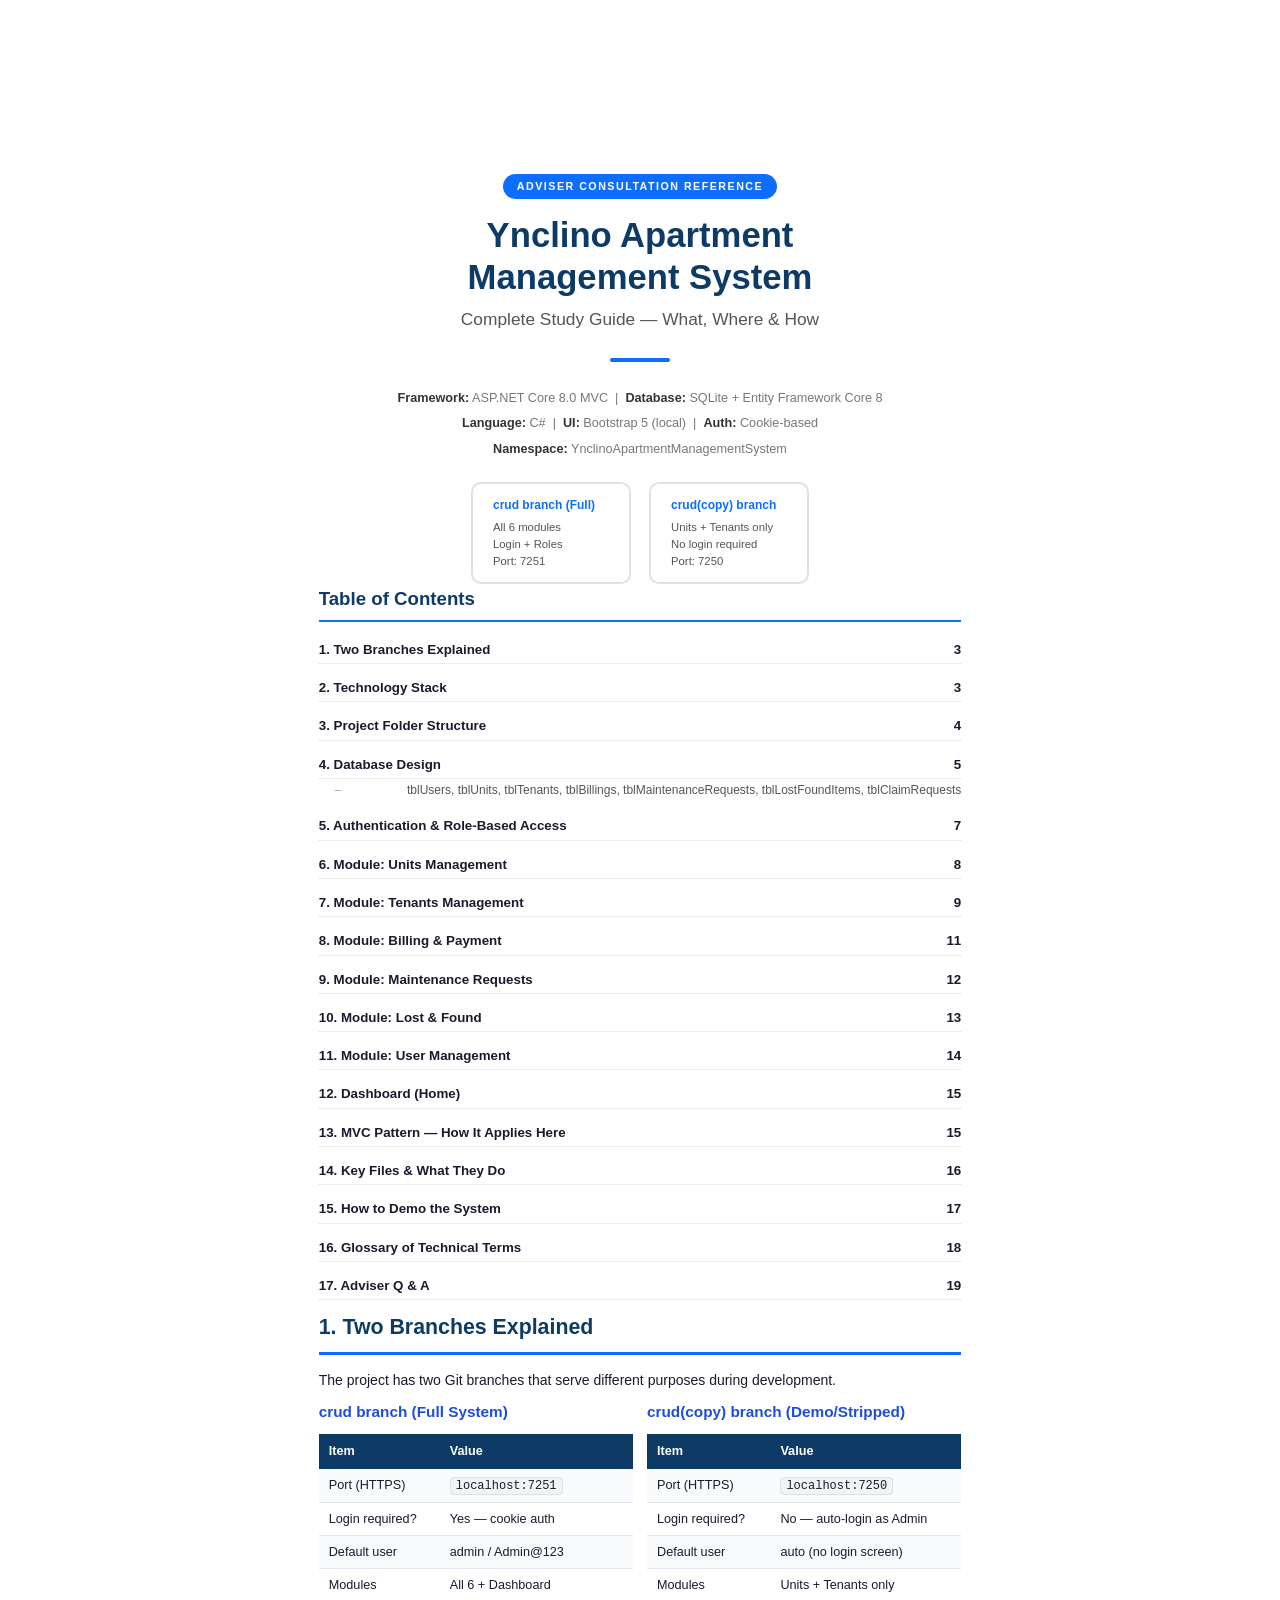
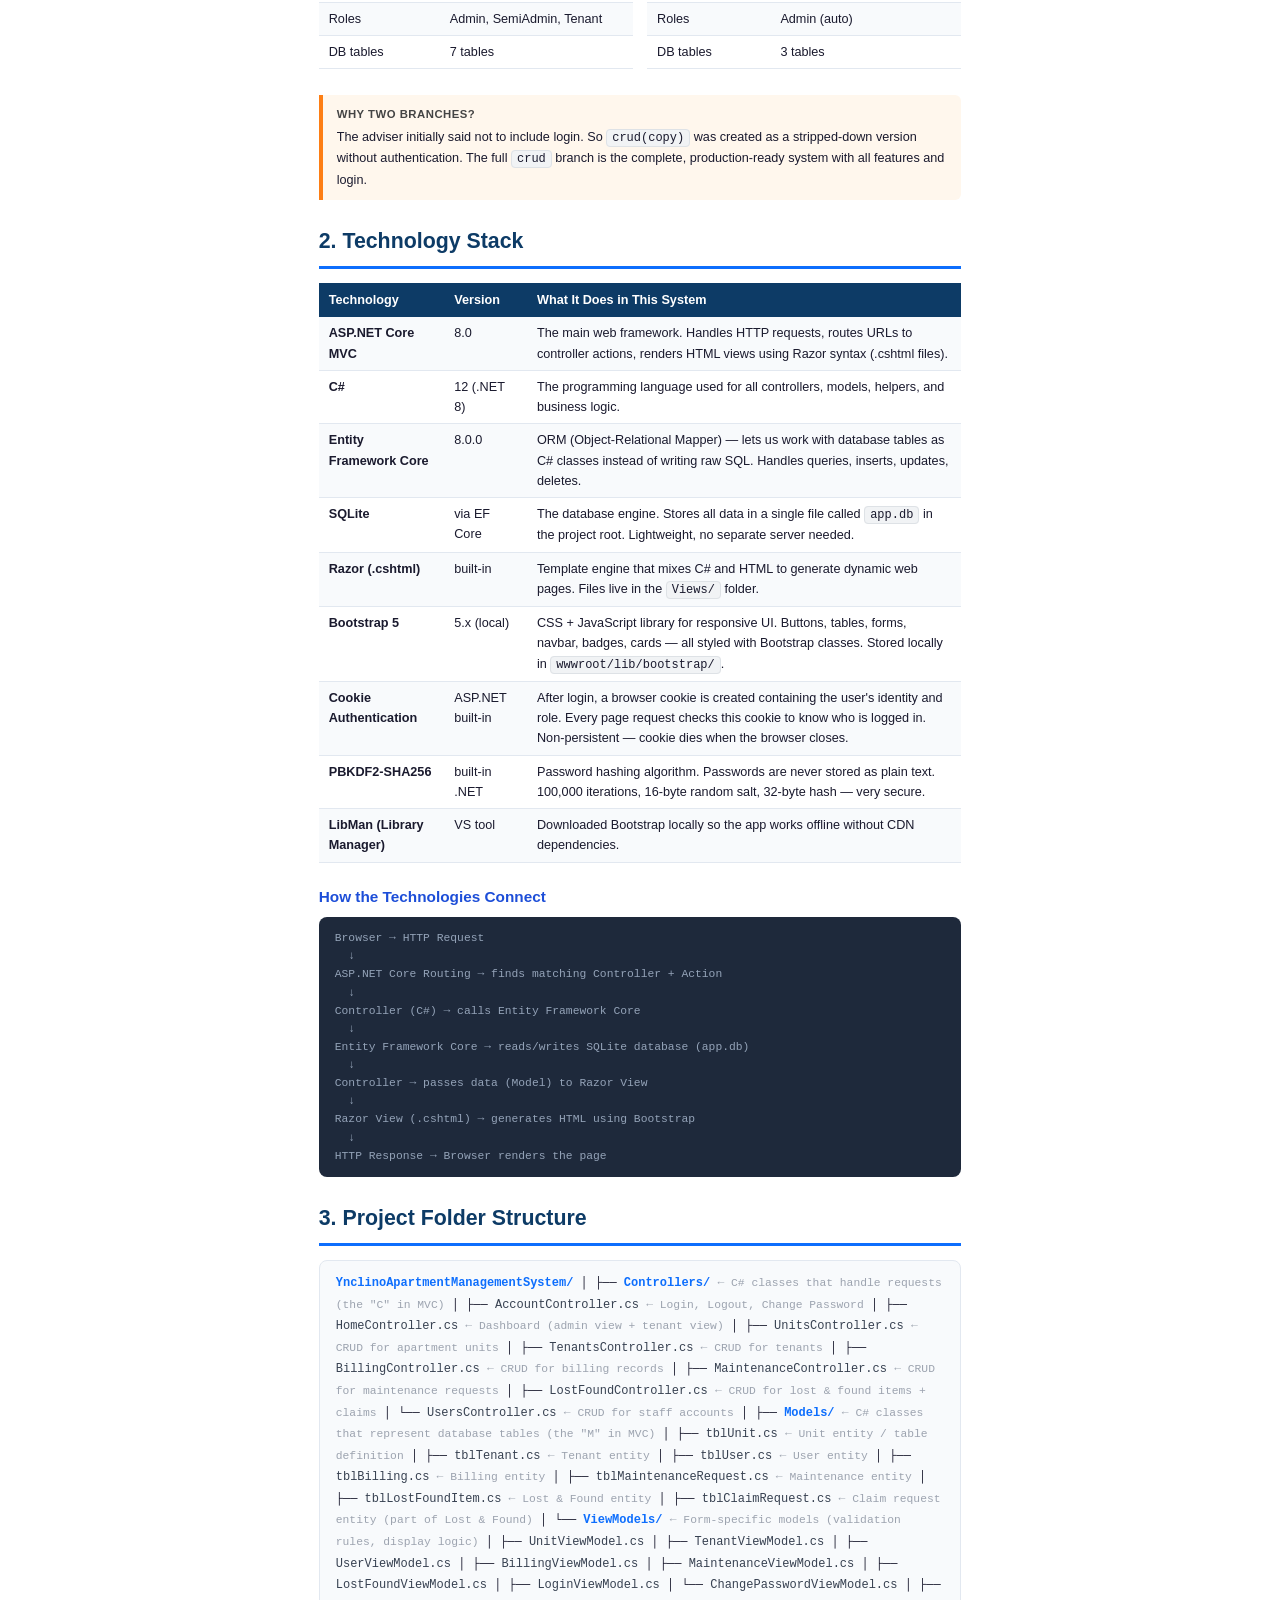
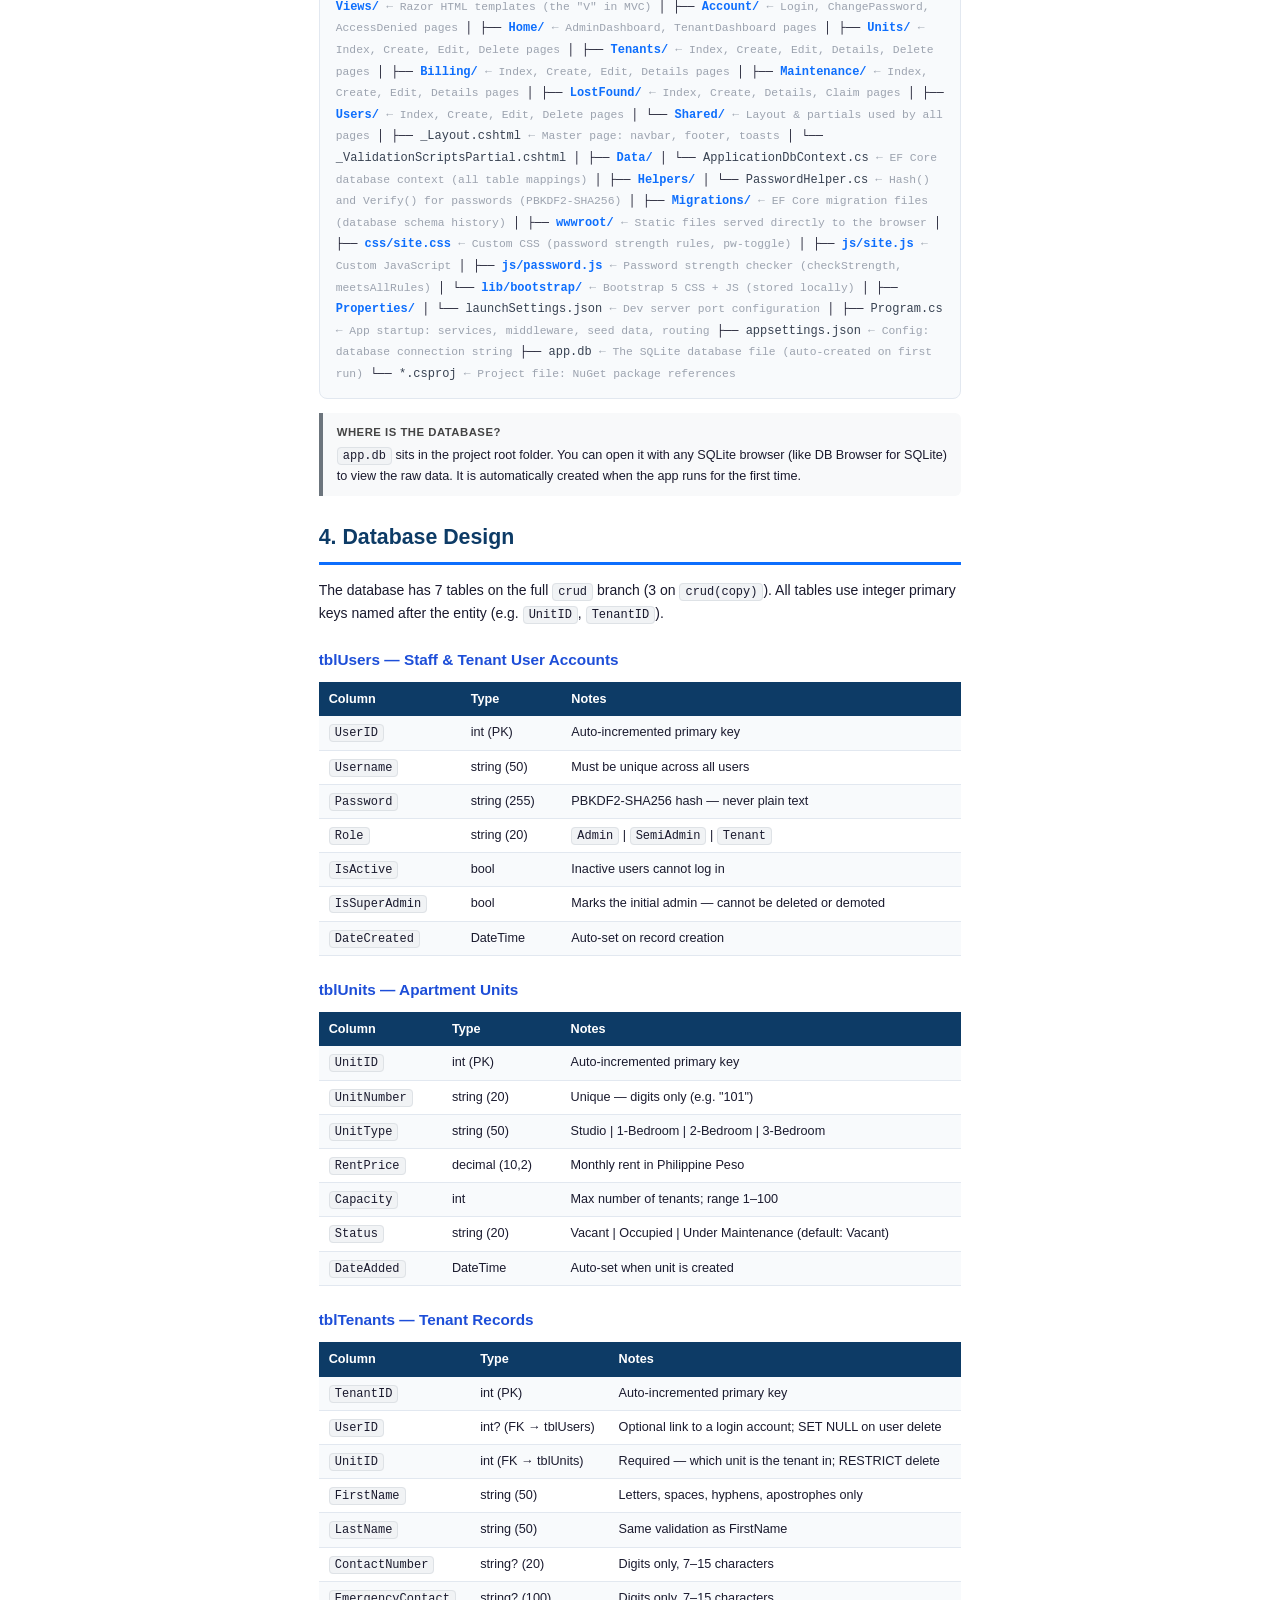
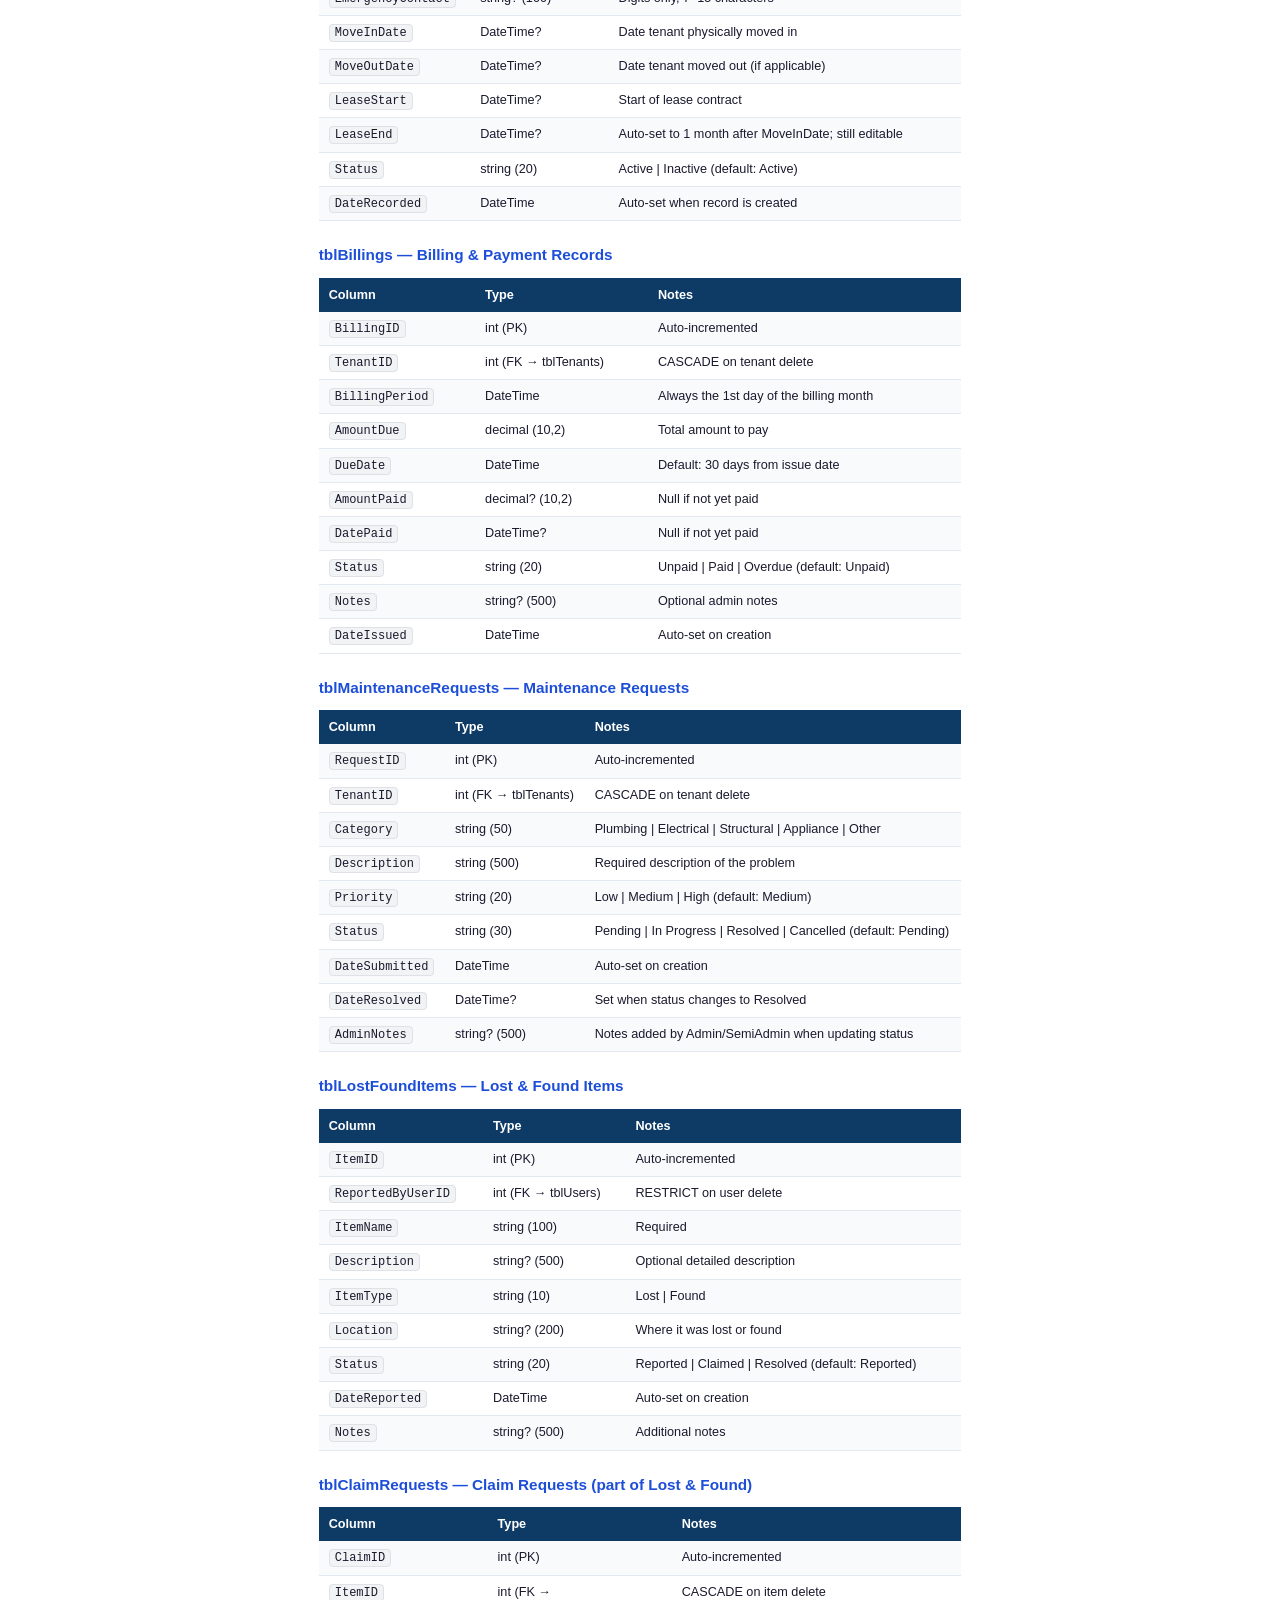
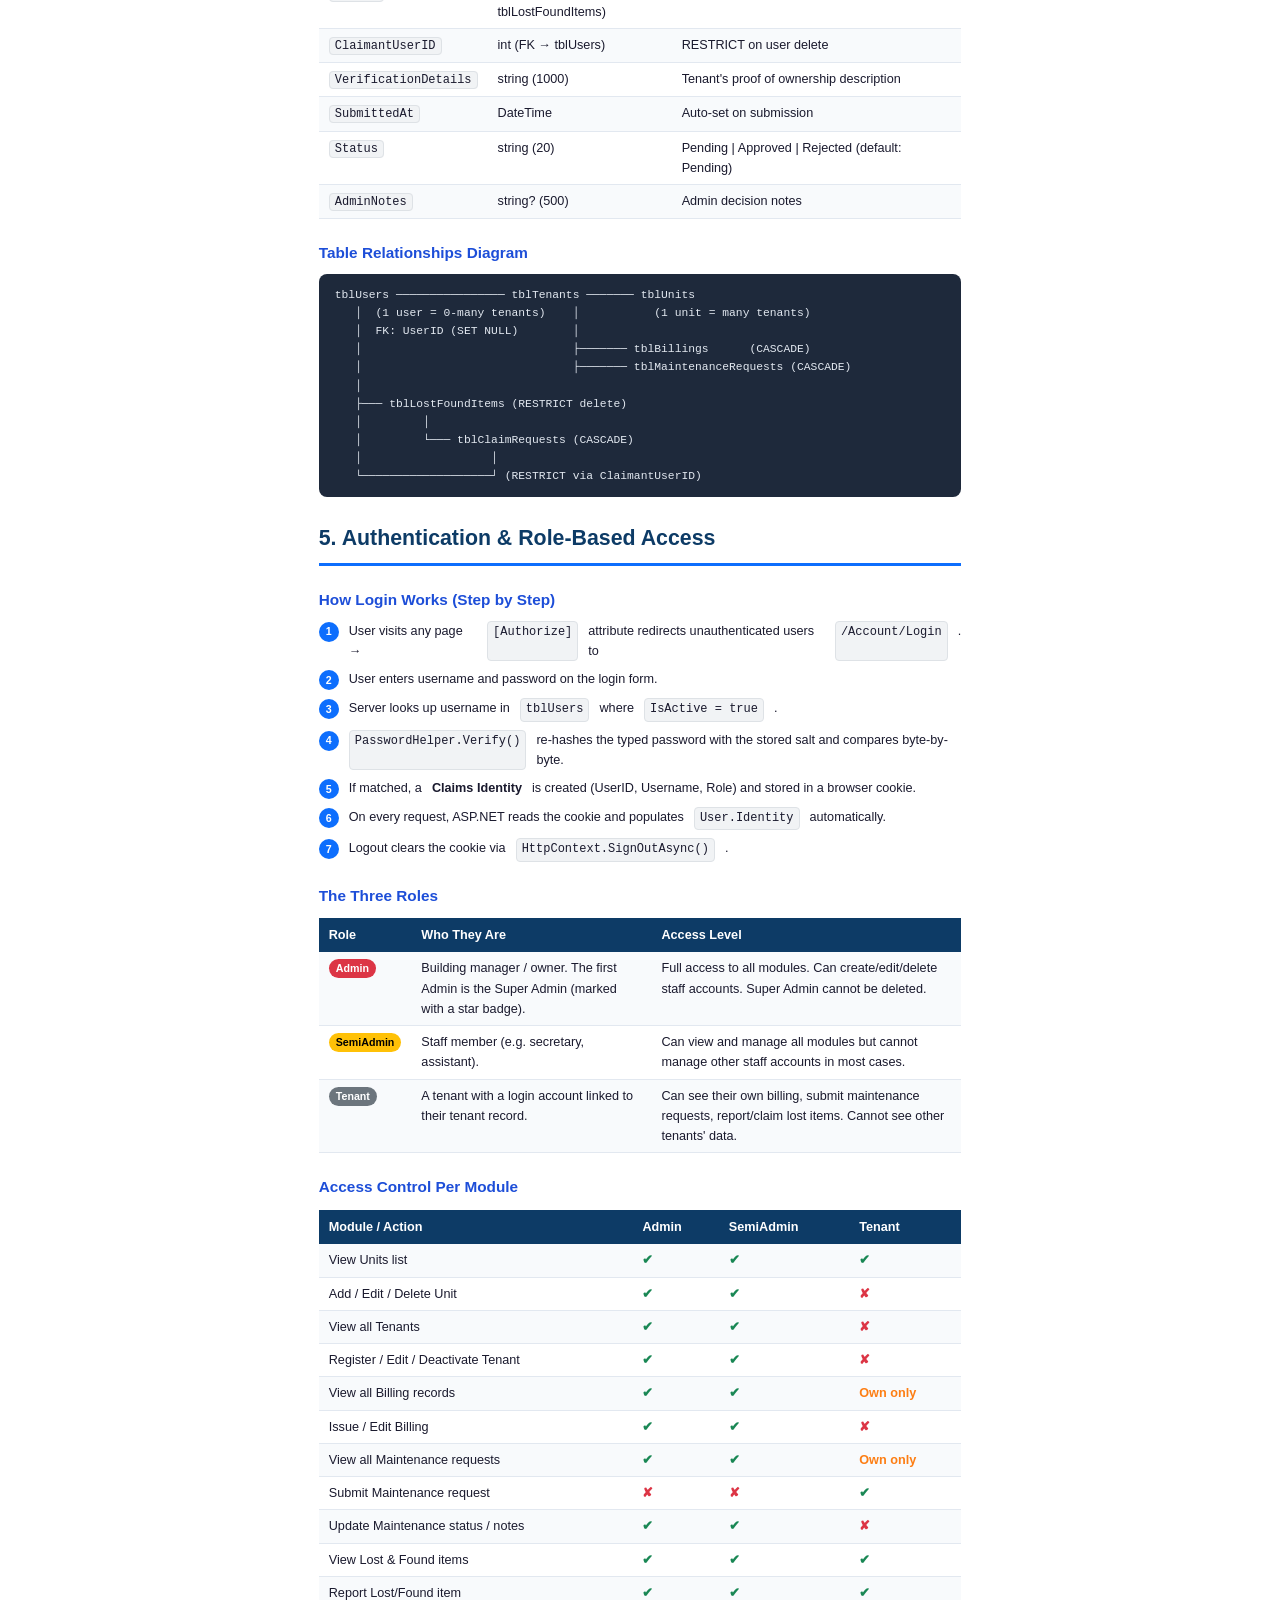
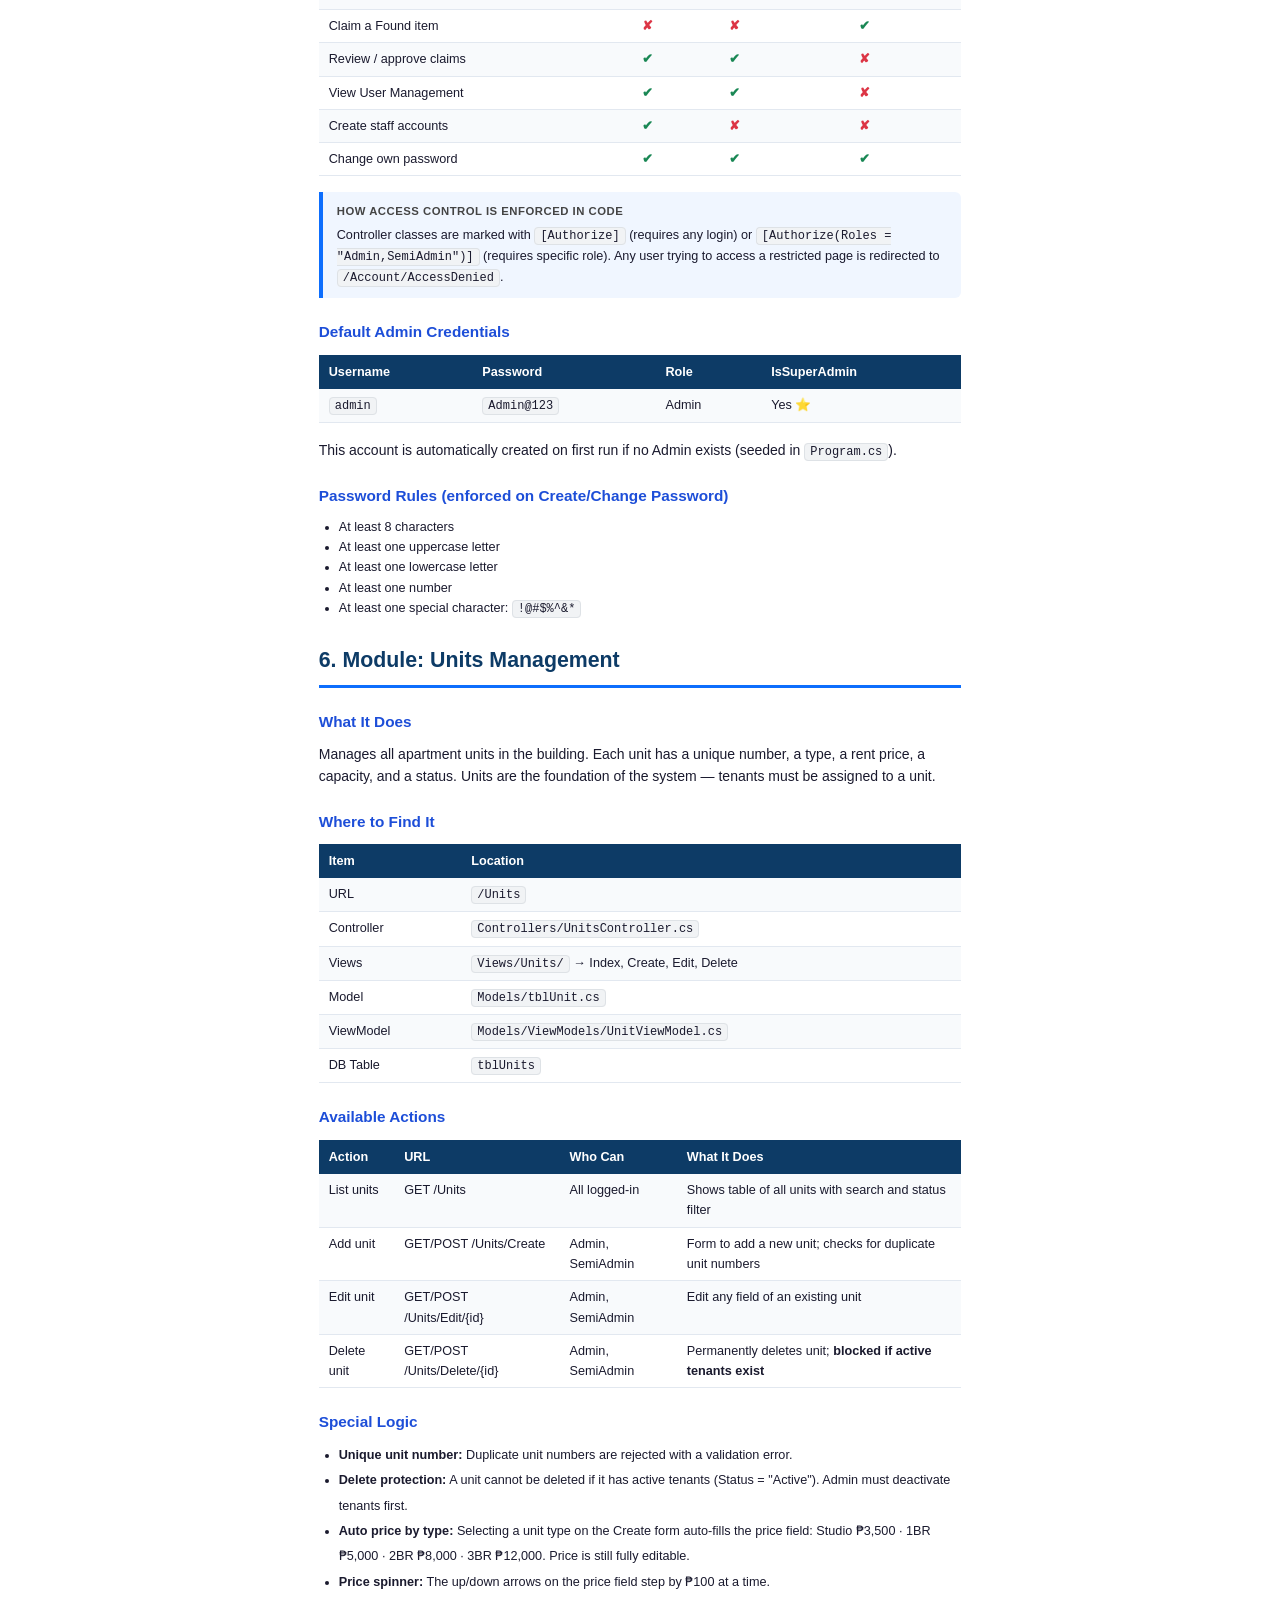
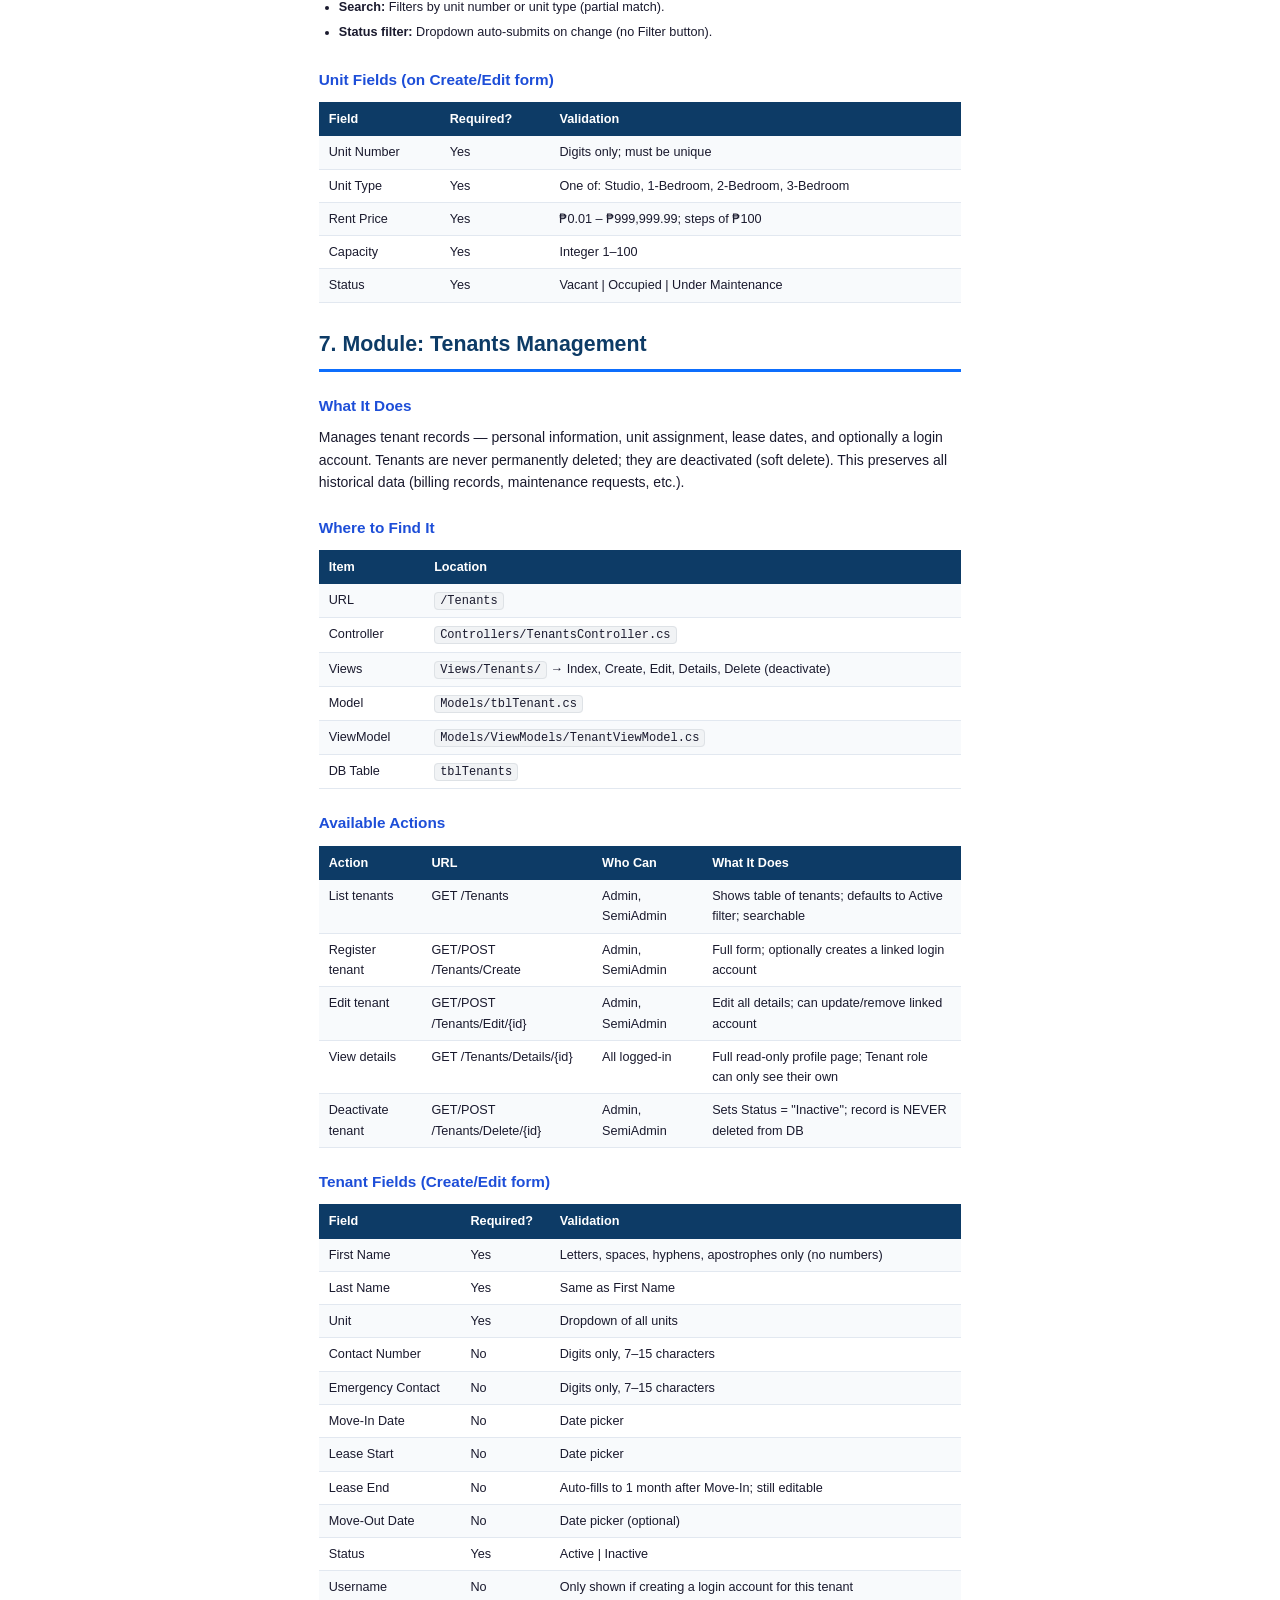
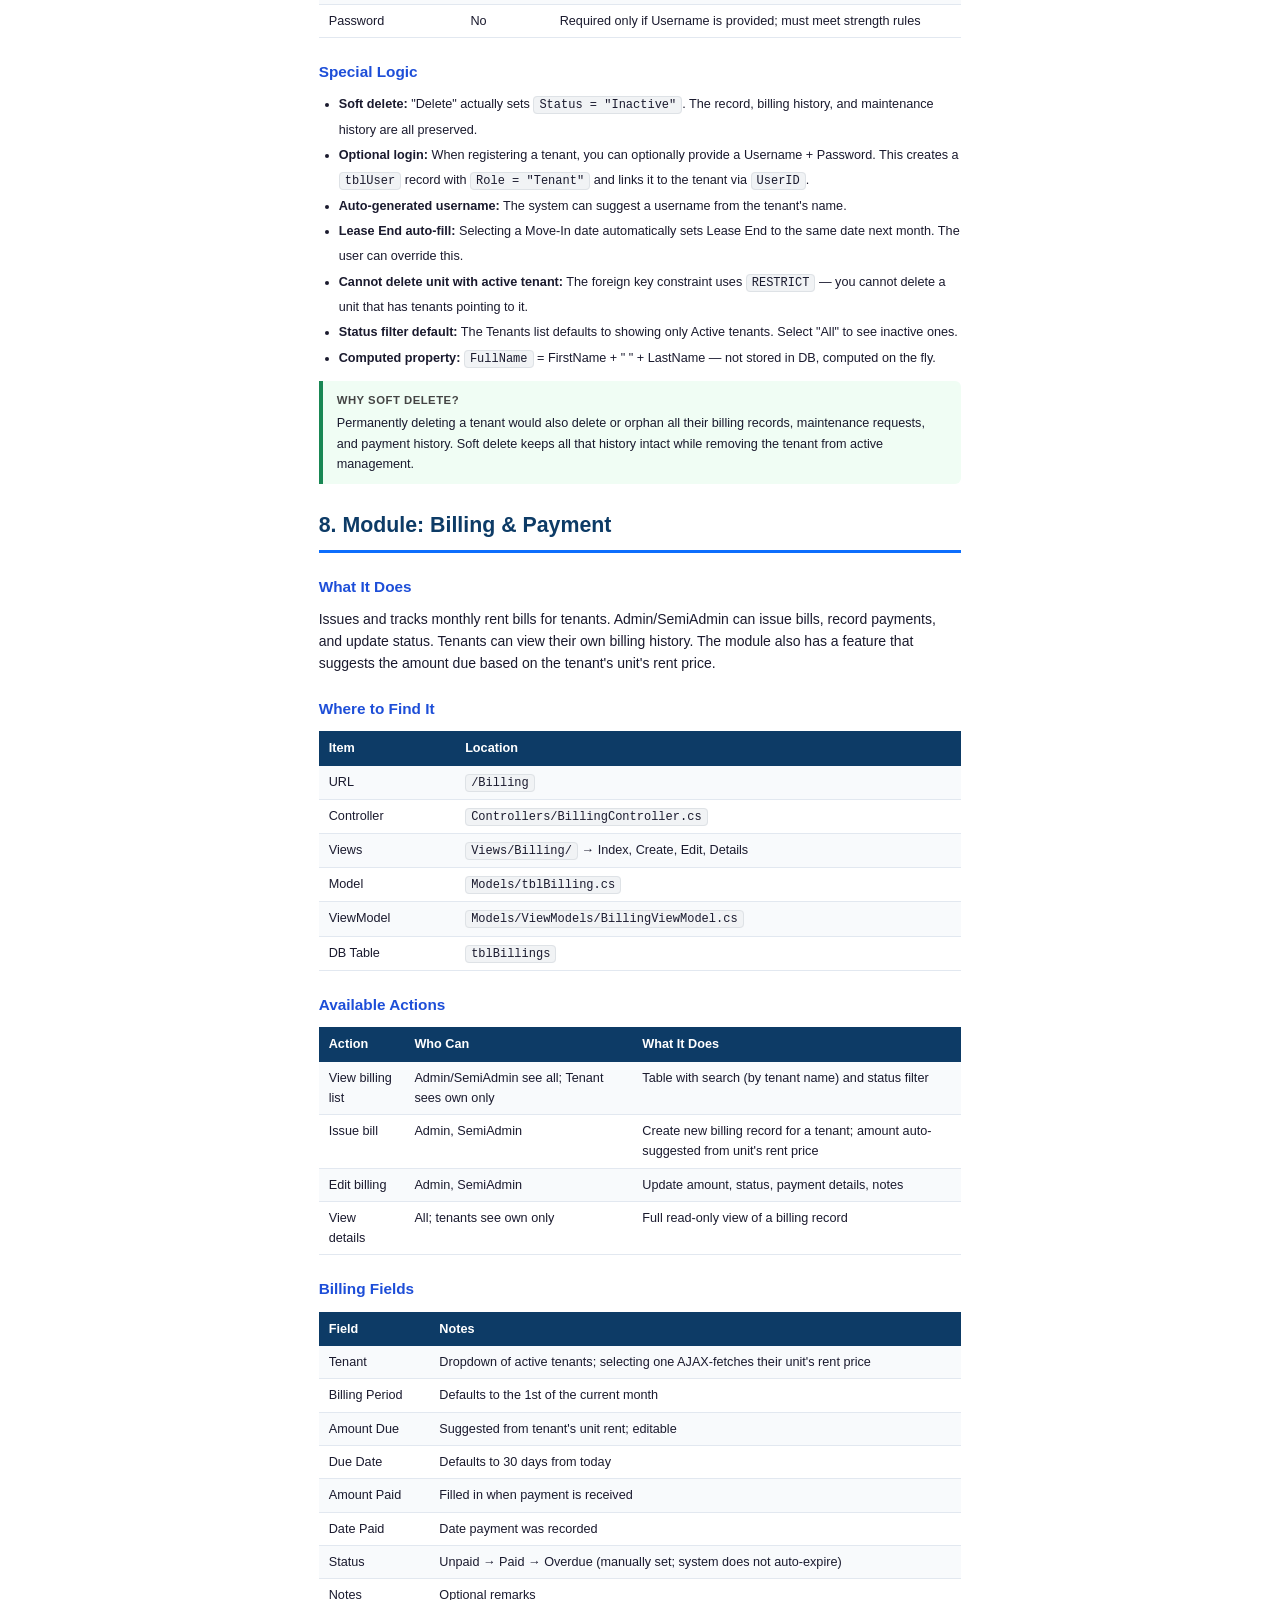
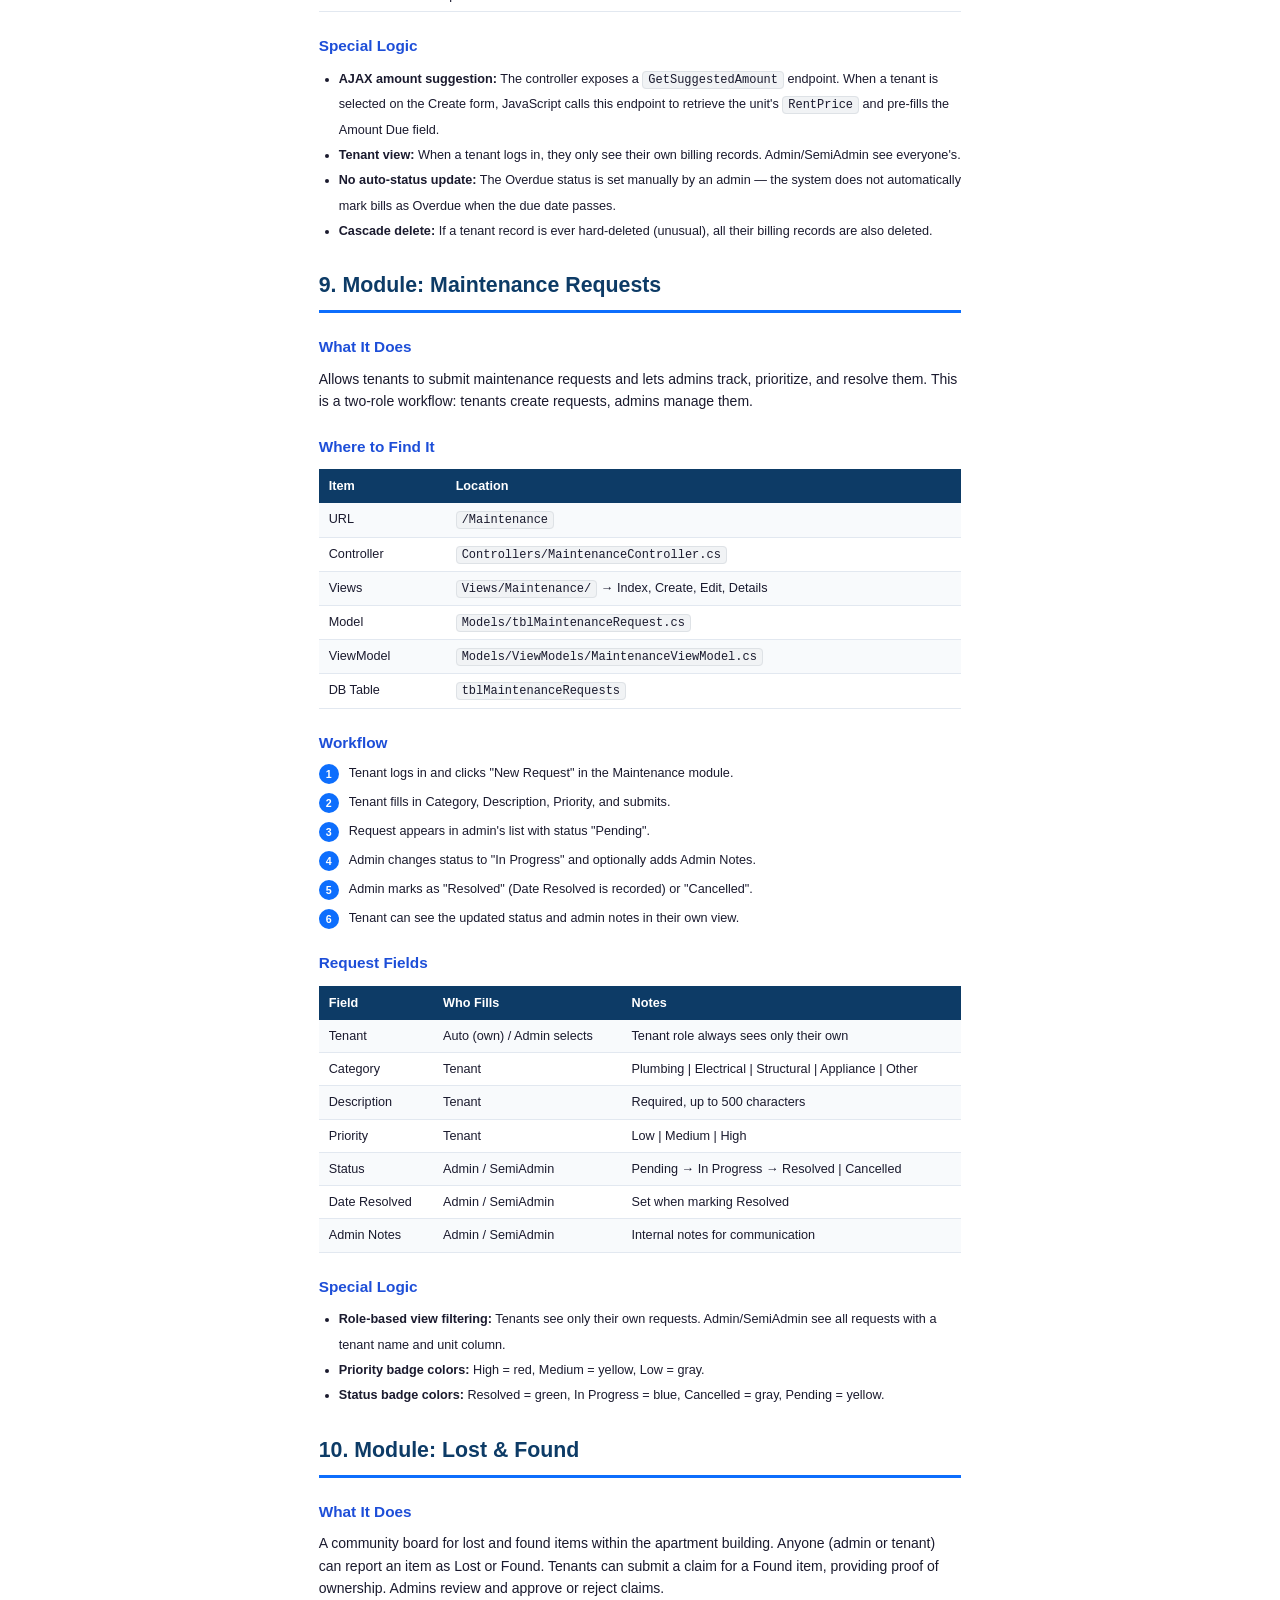
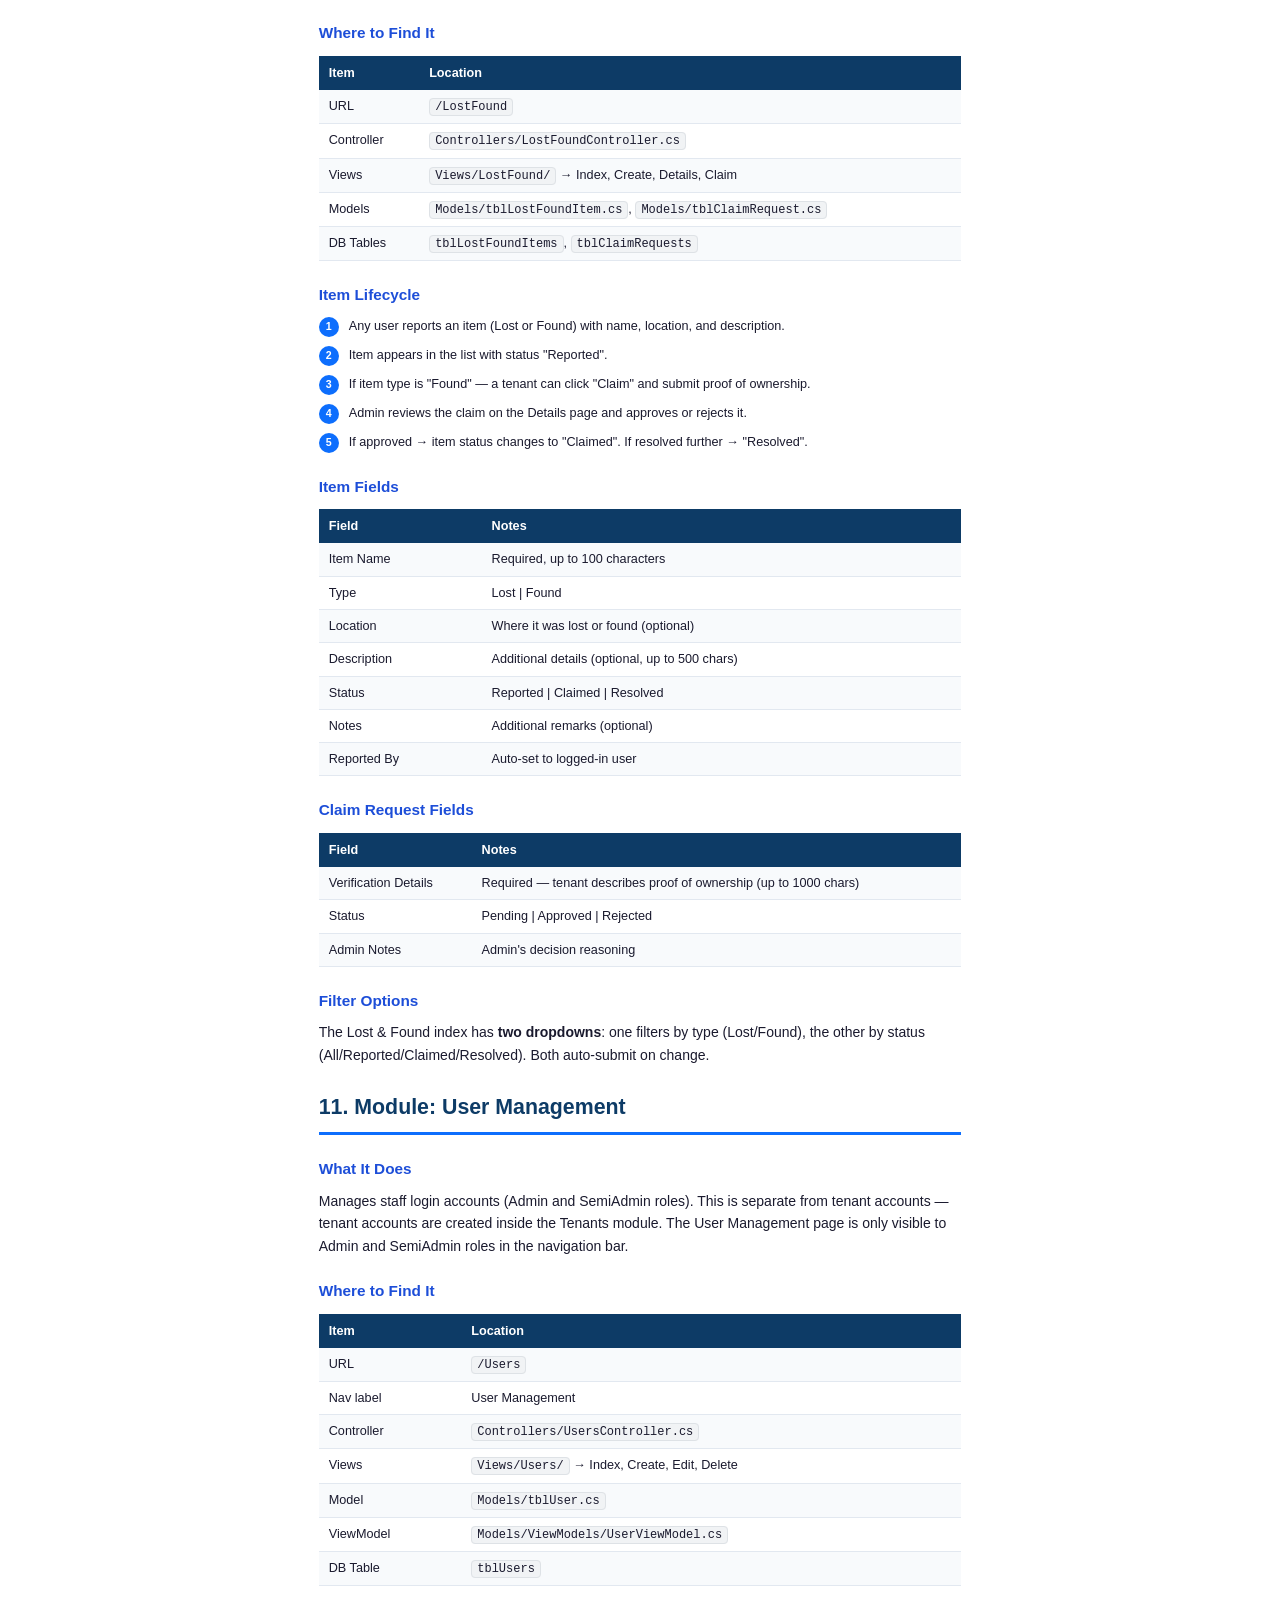
==== system-study-guide.html @ fa6b31fa "Update study guide: comprehensive what/where/how consultation reference Covers all 7 modules, all 7 " ====
<!DOCTYPE html>
<html lang="en">
<head>
<meta charset="UTF-8" />
<title>Ynclino AMS — Complete Consultation Guide</title>
<style>
  * { box-sizing: border-box; margin: 0; padding: 0; }
  body { font-family: 'Segoe UI', Arial, sans-serif; font-size: 10.5pt; color: #1a1a2e; line-height: 1.6; background: #fff; }
  .page { width: 210mm; margin: 0 auto; padding: 18mm 20mm; }

  /* Cover */
  .cover { text-align: center; padding-top: 28mm; page-break-after: always; }
  .cover .badge { display: inline-block; background: #0d6efd; color: #fff; font-size: 8pt; font-weight: 700; letter-spacing: 1.5px; text-transform: uppercase; padding: 4px 14px; border-radius: 20px; margin-bottom: 16px; }
  .cover h1 { font-size: 26pt; font-weight: 800; color: #0d3b66; line-height: 1.2; margin-bottom: 8px; }
  .cover h2 { font-size: 13pt; font-weight: 400; color: #555; margin-bottom: 24px; }
  .cover .divider { width: 60px; height: 4px; background: #0d6efd; border-radius: 2px; margin: 0 auto 24px; }
  .cover .meta { font-size: 9.5pt; color: #777; line-height: 2; }
  .cover .meta strong { color: #333; }
  .cover .branches { display: flex; justify-content: center; gap: 18px; margin-top: 20px; }
  .cover .branch-card { border: 2px solid #dee2e6; border-radius: 10px; padding: 12px 20px; text-align: left; min-width: 160px; }
  .cover .branch-card h4 { font-size: 9pt; font-weight: 700; color: #0d6efd; margin-bottom: 4px; }
  .cover .branch-card p { font-size: 8.5pt; color: #555; line-height: 1.5; margin: 0; }

  /* TOC */
  .toc { page-break-after: always; }
  .toc h2 { font-size: 14pt; font-weight: 700; color: #0d3b66; border-bottom: 2px solid #0d6efd; padding-bottom: 6px; margin-bottom: 14px; }
  .toc-group { margin-bottom: 10px; }
  .toc-group .toc-section { font-size: 10pt; font-weight: 700; color: #1a1a2e; padding: 3px 0; display: flex; justify-content: space-between; border-bottom: 1px dotted #ddd; }
  .toc-group .toc-sub { font-size: 9pt; color: #555; padding: 2px 0 2px 16px; display: flex; justify-content: space-between; }
  .toc-group .toc-sub::before { content: "– "; color: #aaa; }

  /* Section headings */
  .section-page { page-break-before: always; }
  h2.section { font-size: 16pt; font-weight: 800; color: #0d3b66; margin: 0 0 14px 0; padding-bottom: 8px; border-bottom: 3px solid #0d6efd; }
  h3.sub { font-size: 11.5pt; font-weight: 700; color: #1d4ed8; margin: 22px 0 8px 0; }
  h4.minor { font-size: 10.5pt; font-weight: 700; color: #374151; margin: 14px 0 6px 0; }
  h5.micro { font-size: 10pt; font-weight: 700; color: #6b7280; margin: 10px 0 4px 0; text-transform: uppercase; letter-spacing: 0.4px; }

  /* Blocks */
  .section-block { margin-bottom: 24px; }
  p { margin-bottom: 8px; }

  /* Callout boxes */
  .box { border-left: 4px solid #0d6efd; background: #f0f6ff; padding: 10px 14px; border-radius: 0 6px 6px 0; margin: 10px 0 14px 0; font-size: 9.5pt; }
  .box.green  { border-color: #198754; background: #f0fdf4; }
  .box.orange { border-color: #fd7e14; background: #fff7ed; }
  .box.red    { border-color: #dc3545; background: #fff1f0; }
  .box.gray   { border-color: #6c757d; background: #f8f9fa; }
  .box strong { display: block; font-size: 8.5pt; text-transform: uppercase; letter-spacing: 0.5px; margin-bottom: 4px; color: #444; }

  /* Tables */
  table { width: 100%; border-collapse: collapse; margin: 10px 0 16px 0; font-size: 9.5pt; }
  th { background: #0d3b66; color: #fff; font-weight: 700; padding: 7px 10px; text-align: left; }
  td { padding: 6px 10px; border-bottom: 1px solid #e2e8f0; vertical-align: top; }
  tr:nth-child(even) td { background: #f8fafc; }
  .badge-role { display: inline-block; padding: 1px 7px; border-radius: 10px; font-size: 8pt; font-weight: 700; }
  .badge-admin    { background: #dc3545; color: #fff; }
  .badge-semi     { background: #ffc107; color: #000; }
  .badge-tenant   { background: #6c757d; color: #fff; }
  .check   { color: #198754; font-weight: 700; }
  .cross   { color: #dc3545; font-weight: 700; }
  .partial { color: #fd7e14; font-weight: 700; }

  /* Code / monospace */
  code { background: #f1f3f5; border: 1px solid #dee2e6; padding: 1px 5px; border-radius: 4px; font-family: Consolas, monospace; font-size: 9pt; }
  .code-block { background: #1e293b; color: #e2e8f0; padding: 12px 16px; border-radius: 8px; font-family: Consolas, monospace; font-size: 8.5pt; line-height: 1.6; margin: 8px 0 14px 0; white-space: pre-wrap; word-break: break-all; }
  .code-block .comment { color: #94a3b8; }
  .code-block .keyword { color: #7dd3fc; }

  /* File tree */
  .tree { font-family: Consolas, monospace; font-size: 9pt; background: #f8fafc; border: 1px solid #e2e8f0; padding: 12px 16px; border-radius: 8px; margin: 8px 0 14px 0; line-height: 1.8; }
  .tree .folder { color: #0d6efd; font-weight: 700; }
  .tree .file { color: #374151; }
  .tree .desc { color: #9ca3af; font-size: 8.5pt; }

  /* Steps */
  .steps { counter-reset: step; list-style: none; padding: 0; margin: 8px 0 14px 0; }
  .steps li { counter-increment: step; display: flex; gap: 10px; margin-bottom: 8px; font-size: 9.5pt; }
  .steps li::before { content: counter(step); background: #0d6efd; color: #fff; font-weight: 700; font-size: 8pt; min-width: 20px; height: 20px; border-radius: 50%; display: flex; align-items: center; justify-content: center; margin-top: 1px; flex-shrink: 0; }

  /* Q&A */
  .qa-block { margin-bottom: 16px; border: 1px solid #e2e8f0; border-radius: 8px; overflow: hidden; }
  .qa-q { background: #eff6ff; padding: 9px 14px; font-weight: 700; font-size: 10pt; color: #1e40af; border-bottom: 1px solid #dbeafe; }
  .qa-a { padding: 9px 14px; font-size: 9.5pt; line-height: 1.6; }

  /* Glossary */
  .glossary-term { font-weight: 700; color: #0d3b66; }

  /* Page break helpers */
  .pb-before { page-break-before: always; }
  .pb-avoid  { page-break-inside: avoid; }
  .mt-8  { margin-top: 8px; }
  .mt-16 { margin-top: 16px; }
  .two-col { display: grid; grid-template-columns: 1fr 1fr; gap: 14px; }
</style>
</head>
<body>
<div class="page">

<!-- ══════════════════════════════════════════════════════════ COVER -->
<div class="cover">
  <div class="badge">Adviser Consultation Reference</div>
  <h1>Ynclino Apartment<br>Management System</h1>
  <h2>Complete Study Guide — What, Where &amp; How</h2>
  <div class="divider"></div>
  <div class="meta">
    <strong>Framework:</strong> ASP.NET Core 8.0 MVC &nbsp;|&nbsp; <strong>Database:</strong> SQLite + Entity Framework Core 8<br>
    <strong>Language:</strong> C# &nbsp;|&nbsp; <strong>UI:</strong> Bootstrap 5 (local) &nbsp;|&nbsp; <strong>Auth:</strong> Cookie-based<br>
    <strong>Namespace:</strong> YnclinoApartmentManagementSystem
  </div>
  <div class="branches">
    <div class="branch-card">
      <h4>crud branch (Full)</h4>
      <p>All 6 modules<br>Login + Roles<br>Port: 7251</p>
    </div>
    <div class="branch-card">
      <h4>crud(copy) branch</h4>
      <p>Units + Tenants only<br>No login required<br>Port: 7250</p>
    </div>
  </div>
</div>

<!-- ══════════════════════════════════════════════════════════ TOC -->
<div class="toc">
  <h2>Table of Contents</h2>
  <div class="toc-group">
    <div class="toc-section"><span>1. Two Branches Explained</span><span>3</span></div>
  </div>
  <div class="toc-group">
    <div class="toc-section"><span>2. Technology Stack</span><span>3</span></div>
  </div>
  <div class="toc-group">
    <div class="toc-section"><span>3. Project Folder Structure</span><span>4</span></div>
  </div>
  <div class="toc-group">
    <div class="toc-section"><span>4. Database Design</span><span>5</span></div>
    <div class="toc-sub"><span>tblUsers, tblUnits, tblTenants, tblBillings, tblMaintenanceRequests, tblLostFoundItems, tblClaimRequests</span></div>
  </div>
  <div class="toc-group">
    <div class="toc-section"><span>5. Authentication &amp; Role-Based Access</span><span>7</span></div>
  </div>
  <div class="toc-group">
    <div class="toc-section"><span>6. Module: Units Management</span><span>8</span></div>
  </div>
  <div class="toc-group">
    <div class="toc-section"><span>7. Module: Tenants Management</span><span>9</span></div>
  </div>
  <div class="toc-group">
    <div class="toc-section"><span>8. Module: Billing &amp; Payment</span><span>11</span></div>
  </div>
  <div class="toc-group">
    <div class="toc-section"><span>9. Module: Maintenance Requests</span><span>12</span></div>
  </div>
  <div class="toc-group">
    <div class="toc-section"><span>10. Module: Lost &amp; Found</span><span>13</span></div>
  </div>
  <div class="toc-group">
    <div class="toc-section"><span>11. Module: User Management</span><span>14</span></div>
  </div>
  <div class="toc-group">
    <div class="toc-section"><span>12. Dashboard (Home)</span><span>15</span></div>
  </div>
  <div class="toc-group">
    <div class="toc-section"><span>13. MVC Pattern — How It Applies Here</span><span>15</span></div>
  </div>
  <div class="toc-group">
    <div class="toc-section"><span>14. Key Files &amp; What They Do</span><span>16</span></div>
  </div>
  <div class="toc-group">
    <div class="toc-section"><span>15. How to Demo the System</span><span>17</span></div>
  </div>
  <div class="toc-group">
    <div class="toc-section"><span>16. Glossary of Technical Terms</span><span>18</span></div>
  </div>
  <div class="toc-group">
    <div class="toc-section"><span>17. Adviser Q &amp; A</span><span>19</span></div>
  </div>
</div>

<!-- ══════════════════════════════════════════════════════════ SECTION 1 -->
<div class="section-page">
<h2 class="section">1. Two Branches Explained</h2>
<div class="section-block">
<p>The project has two Git branches that serve different purposes during development.</p>
<div class="two-col">
  <div class="pb-avoid">
    <h3 class="sub" style="margin-top:0">crud branch (Full System)</h3>
    <table>
      <tr><th>Item</th><th>Value</th></tr>
      <tr><td>Port (HTTPS)</td><td><code>localhost:7251</code></td></tr>
      <tr><td>Login required?</td><td>Yes — cookie auth</td></tr>
      <tr><td>Default user</td><td>admin / Admin@123</td></tr>
      <tr><td>Modules</td><td>All 6 + Dashboard</td></tr>
      <tr><td>Roles</td><td>Admin, SemiAdmin, Tenant</td></tr>
      <tr><td>DB tables</td><td>7 tables</td></tr>
    </table>
  </div>
  <div class="pb-avoid">
    <h3 class="sub" style="margin-top:0">crud(copy) branch (Demo/Stripped)</h3>
    <table>
      <tr><th>Item</th><th>Value</th></tr>
      <tr><td>Port (HTTPS)</td><td><code>localhost:7250</code></td></tr>
      <tr><td>Login required?</td><td>No — auto-login as Admin</td></tr>
      <tr><td>Default user</td><td>auto (no login screen)</td></tr>
      <tr><td>Modules</td><td>Units + Tenants only</td></tr>
      <tr><td>Roles</td><td>Admin (auto)</td></tr>
      <tr><td>DB tables</td><td>3 tables</td></tr>
    </table>
  </div>
</div>
<div class="box orange"><strong>Why two branches?</strong>The adviser initially said not to include login. So <code>crud(copy)</code> was created as a stripped-down version without authentication. The full <code>crud</code> branch is the complete, production-ready system with all features and login.</div>
</div>
</div>

<!-- ══════════════════════════════════════════════════════════ SECTION 2 -->
<div class="section-page">
<h2 class="section">2. Technology Stack</h2>
<div class="section-block">
<table>
  <tr><th>Technology</th><th>Version</th><th>What It Does in This System</th></tr>
  <tr><td><strong>ASP.NET Core MVC</strong></td><td>8.0</td><td>The main web framework. Handles HTTP requests, routes URLs to controller actions, renders HTML views using Razor syntax (.cshtml files).</td></tr>
  <tr><td><strong>C#</strong></td><td>12 (.NET 8)</td><td>The programming language used for all controllers, models, helpers, and business logic.</td></tr>
  <tr><td><strong>Entity Framework Core</strong></td><td>8.0.0</td><td>ORM (Object-Relational Mapper) — lets us work with database tables as C# classes instead of writing raw SQL. Handles queries, inserts, updates, deletes.</td></tr>
  <tr><td><strong>SQLite</strong></td><td>via EF Core</td><td>The database engine. Stores all data in a single file called <code>app.db</code> in the project root. Lightweight, no separate server needed.</td></tr>
  <tr><td><strong>Razor (.cshtml)</strong></td><td>built-in</td><td>Template engine that mixes C# and HTML to generate dynamic web pages. Files live in the <code>Views/</code> folder.</td></tr>
  <tr><td><strong>Bootstrap 5</strong></td><td>5.x (local)</td><td>CSS + JavaScript library for responsive UI. Buttons, tables, forms, navbar, badges, cards — all styled with Bootstrap classes. Stored locally in <code>wwwroot/lib/bootstrap/</code>.</td></tr>
  <tr><td><strong>Cookie Authentication</strong></td><td>ASP.NET built-in</td><td>After login, a browser cookie is created containing the user's identity and role. Every page request checks this cookie to know who is logged in. Non-persistent — cookie dies when the browser closes.</td></tr>
  <tr><td><strong>PBKDF2-SHA256</strong></td><td>built-in .NET</td><td>Password hashing algorithm. Passwords are never stored as plain text. 100,000 iterations, 16-byte random salt, 32-byte hash — very secure.</td></tr>
  <tr><td><strong>LibMan (Library Manager)</strong></td><td>VS tool</td><td>Downloaded Bootstrap locally so the app works offline without CDN dependencies.</td></tr>
</table>

<h3 class="sub">How the Technologies Connect</h3>
<div class="code-block"><span class="comment">Browser → HTTP Request
  ↓
ASP.NET Core Routing → finds matching Controller + Action
  ↓
Controller (C#) → calls Entity Framework Core
  ↓
Entity Framework Core → reads/writes SQLite database (app.db)
  ↓
Controller → passes data (Model) to Razor View
  ↓
Razor View (.cshtml) → generates HTML using Bootstrap
  ↓
HTTP Response → Browser renders the page</span></div>
</div>
</div>

<!-- ══════════════════════════════════════════════════════════ SECTION 3 -->
<div class="section-page">
<h2 class="section">3. Project Folder Structure</h2>
<div class="section-block">
<div class="tree">
<span class="folder">YnclinoApartmentManagementSystem/</span>
│
├── <span class="folder">Controllers/</span>          <span class="desc">← C# classes that handle requests (the "C" in MVC)</span>
│   ├── <span class="file">AccountController.cs</span>  <span class="desc">← Login, Logout, Change Password</span>
│   ├── <span class="file">HomeController.cs</span>     <span class="desc">← Dashboard (admin view + tenant view)</span>
│   ├── <span class="file">UnitsController.cs</span>    <span class="desc">← CRUD for apartment units</span>
│   ├── <span class="file">TenantsController.cs</span>  <span class="desc">← CRUD for tenants</span>
│   ├── <span class="file">BillingController.cs</span>  <span class="desc">← CRUD for billing records</span>
│   ├── <span class="file">MaintenanceController.cs</span> <span class="desc">← CRUD for maintenance requests</span>
│   ├── <span class="file">LostFoundController.cs</span> <span class="desc">← CRUD for lost &amp; found items + claims</span>
│   └── <span class="file">UsersController.cs</span>    <span class="desc">← CRUD for staff accounts</span>
│
├── <span class="folder">Models/</span>               <span class="desc">← C# classes that represent database tables (the "M" in MVC)</span>
│   ├── <span class="file">tblUnit.cs</span>           <span class="desc">← Unit entity / table definition</span>
│   ├── <span class="file">tblTenant.cs</span>         <span class="desc">← Tenant entity</span>
│   ├── <span class="file">tblUser.cs</span>           <span class="desc">← User entity</span>
│   ├── <span class="file">tblBilling.cs</span>        <span class="desc">← Billing entity</span>
│   ├── <span class="file">tblMaintenanceRequest.cs</span> <span class="desc">← Maintenance entity</span>
│   ├── <span class="file">tblLostFoundItem.cs</span>  <span class="desc">← Lost &amp; Found entity</span>
│   ├── <span class="file">tblClaimRequest.cs</span>   <span class="desc">← Claim request entity (part of Lost &amp; Found)</span>
│   └── <span class="folder">ViewModels/</span>          <span class="desc">← Form-specific models (validation rules, display logic)</span>
│       ├── <span class="file">UnitViewModel.cs</span>
│       ├── <span class="file">TenantViewModel.cs</span>
│       ├── <span class="file">UserViewModel.cs</span>
│       ├── <span class="file">BillingViewModel.cs</span>
│       ├── <span class="file">MaintenanceViewModel.cs</span>
│       ├── <span class="file">LostFoundViewModel.cs</span>
│       ├── <span class="file">LoginViewModel.cs</span>
│       └── <span class="file">ChangePasswordViewModel.cs</span>
│
├── <span class="folder">Views/</span>                <span class="desc">← Razor HTML templates (the "V" in MVC)</span>
│   ├── <span class="folder">Account/</span>             <span class="desc">← Login, ChangePassword, AccessDenied pages</span>
│   ├── <span class="folder">Home/</span>                <span class="desc">← AdminDashboard, TenantDashboard pages</span>
│   ├── <span class="folder">Units/</span>               <span class="desc">← Index, Create, Edit, Delete pages</span>
│   ├── <span class="folder">Tenants/</span>             <span class="desc">← Index, Create, Edit, Details, Delete pages</span>
│   ├── <span class="folder">Billing/</span>             <span class="desc">← Index, Create, Edit, Details pages</span>
│   ├── <span class="folder">Maintenance/</span>         <span class="desc">← Index, Create, Edit, Details pages</span>
│   ├── <span class="folder">LostFound/</span>           <span class="desc">← Index, Create, Details, Claim pages</span>
│   ├── <span class="folder">Users/</span>               <span class="desc">← Index, Create, Edit, Delete pages</span>
│   └── <span class="folder">Shared/</span>              <span class="desc">← Layout &amp; partials used by all pages</span>
│       ├── <span class="file">_Layout.cshtml</span>     <span class="desc">← Master page: navbar, footer, toasts</span>
│       └── <span class="file">_ValidationScriptsPartial.cshtml</span>
│
├── <span class="folder">Data/</span>
│   └── <span class="file">ApplicationDbContext.cs</span>  <span class="desc">← EF Core database context (all table mappings)</span>
│
├── <span class="folder">Helpers/</span>
│   └── <span class="file">PasswordHelper.cs</span>    <span class="desc">← Hash() and Verify() for passwords (PBKDF2-SHA256)</span>
│
├── <span class="folder">Migrations/</span>           <span class="desc">← EF Core migration files (database schema history)</span>
│
├── <span class="folder">wwwroot/</span>              <span class="desc">← Static files served directly to the browser</span>
│   ├── <span class="folder">css/site.css</span>        <span class="desc">← Custom CSS (password strength rules, pw-toggle)</span>
│   ├── <span class="folder">js/site.js</span>          <span class="desc">← Custom JavaScript</span>
│   ├── <span class="folder">js/password.js</span>      <span class="desc">← Password strength checker (checkStrength, meetsAllRules)</span>
│   └── <span class="folder">lib/bootstrap/</span>     <span class="desc">← Bootstrap 5 CSS + JS (stored locally)</span>
│
├── <span class="folder">Properties/</span>
│   └── <span class="file">launchSettings.json</span>  <span class="desc">← Dev server port configuration</span>
│
├── <span class="file">Program.cs</span>            <span class="desc">← App startup: services, middleware, seed data, routing</span>
├── <span class="file">appsettings.json</span>      <span class="desc">← Config: database connection string</span>
├── <span class="file">app.db</span>                <span class="desc">← The SQLite database file (auto-created on first run)</span>
└── <span class="file">*.csproj</span>              <span class="desc">← Project file: NuGet package references</span>
</div>

<div class="box gray"><strong>Where is the database?</strong><code>app.db</code> sits in the project root folder. You can open it with any SQLite browser (like DB Browser for SQLite) to view the raw data. It is automatically created when the app runs for the first time.</div>
</div>
</div>

<!-- ══════════════════════════════════════════════════════════ SECTION 4 -->
<div class="section-page">
<h2 class="section">4. Database Design</h2>
<div class="section-block">
<p>The database has 7 tables on the full <code>crud</code> branch (3 on <code>crud(copy)</code>). All tables use integer primary keys named after the entity (e.g. <code>UnitID</code>, <code>TenantID</code>).</p>

<h3 class="sub">tblUsers — Staff &amp; Tenant User Accounts</h3>
<table>
  <tr><th>Column</th><th>Type</th><th>Notes</th></tr>
  <tr><td><code>UserID</code></td><td>int (PK)</td><td>Auto-incremented primary key</td></tr>
  <tr><td><code>Username</code></td><td>string (50)</td><td>Must be unique across all users</td></tr>
  <tr><td><code>Password</code></td><td>string (255)</td><td>PBKDF2-SHA256 hash — never plain text</td></tr>
  <tr><td><code>Role</code></td><td>string (20)</td><td><code>Admin</code> | <code>SemiAdmin</code> | <code>Tenant</code></td></tr>
  <tr><td><code>IsActive</code></td><td>bool</td><td>Inactive users cannot log in</td></tr>
  <tr><td><code>IsSuperAdmin</code></td><td>bool</td><td>Marks the initial admin — cannot be deleted or demoted</td></tr>
  <tr><td><code>DateCreated</code></td><td>DateTime</td><td>Auto-set on record creation</td></tr>
</table>

<h3 class="sub">tblUnits — Apartment Units</h3>
<table>
  <tr><th>Column</th><th>Type</th><th>Notes</th></tr>
  <tr><td><code>UnitID</code></td><td>int (PK)</td><td>Auto-incremented primary key</td></tr>
  <tr><td><code>UnitNumber</code></td><td>string (20)</td><td>Unique — digits only (e.g. "101")</td></tr>
  <tr><td><code>UnitType</code></td><td>string (50)</td><td>Studio | 1-Bedroom | 2-Bedroom | 3-Bedroom</td></tr>
  <tr><td><code>RentPrice</code></td><td>decimal (10,2)</td><td>Monthly rent in Philippine Peso</td></tr>
  <tr><td><code>Capacity</code></td><td>int</td><td>Max number of tenants; range 1–100</td></tr>
  <tr><td><code>Status</code></td><td>string (20)</td><td>Vacant | Occupied | Under Maintenance (default: Vacant)</td></tr>
  <tr><td><code>DateAdded</code></td><td>DateTime</td><td>Auto-set when unit is created</td></tr>
</table>

<h3 class="sub">tblTenants — Tenant Records</h3>
<table>
  <tr><th>Column</th><th>Type</th><th>Notes</th></tr>
  <tr><td><code>TenantID</code></td><td>int (PK)</td><td>Auto-incremented primary key</td></tr>
  <tr><td><code>UserID</code></td><td>int? (FK → tblUsers)</td><td>Optional link to a login account; SET NULL on user delete</td></tr>
  <tr><td><code>UnitID</code></td><td>int (FK → tblUnits)</td><td>Required — which unit is the tenant in; RESTRICT delete</td></tr>
  <tr><td><code>FirstName</code></td><td>string (50)</td><td>Letters, spaces, hyphens, apostrophes only</td></tr>
  <tr><td><code>LastName</code></td><td>string (50)</td><td>Same validation as FirstName</td></tr>
  <tr><td><code>ContactNumber</code></td><td>string? (20)</td><td>Digits only, 7–15 characters</td></tr>
  <tr><td><code>EmergencyContact</code></td><td>string? (100)</td><td>Digits only, 7–15 characters</td></tr>
  <tr><td><code>MoveInDate</code></td><td>DateTime?</td><td>Date tenant physically moved in</td></tr>
  <tr><td><code>MoveOutDate</code></td><td>DateTime?</td><td>Date tenant moved out (if applicable)</td></tr>
  <tr><td><code>LeaseStart</code></td><td>DateTime?</td><td>Start of lease contract</td></tr>
  <tr><td><code>LeaseEnd</code></td><td>DateTime?</td><td>Auto-set to 1 month after MoveInDate; still editable</td></tr>
  <tr><td><code>Status</code></td><td>string (20)</td><td>Active | Inactive (default: Active)</td></tr>
  <tr><td><code>DateRecorded</code></td><td>DateTime</td><td>Auto-set when record is created</td></tr>
</table>

<h3 class="sub">tblBillings — Billing &amp; Payment Records</h3>
<table>
  <tr><th>Column</th><th>Type</th><th>Notes</th></tr>
  <tr><td><code>BillingID</code></td><td>int (PK)</td><td>Auto-incremented</td></tr>
  <tr><td><code>TenantID</code></td><td>int (FK → tblTenants)</td><td>CASCADE on tenant delete</td></tr>
  <tr><td><code>BillingPeriod</code></td><td>DateTime</td><td>Always the 1st day of the billing month</td></tr>
  <tr><td><code>AmountDue</code></td><td>decimal (10,2)</td><td>Total amount to pay</td></tr>
  <tr><td><code>DueDate</code></td><td>DateTime</td><td>Default: 30 days from issue date</td></tr>
  <tr><td><code>AmountPaid</code></td><td>decimal? (10,2)</td><td>Null if not yet paid</td></tr>
  <tr><td><code>DatePaid</code></td><td>DateTime?</td><td>Null if not yet paid</td></tr>
  <tr><td><code>Status</code></td><td>string (20)</td><td>Unpaid | Paid | Overdue (default: Unpaid)</td></tr>
  <tr><td><code>Notes</code></td><td>string? (500)</td><td>Optional admin notes</td></tr>
  <tr><td><code>DateIssued</code></td><td>DateTime</td><td>Auto-set on creation</td></tr>
</table>

<h3 class="sub">tblMaintenanceRequests — Maintenance Requests</h3>
<table>
  <tr><th>Column</th><th>Type</th><th>Notes</th></tr>
  <tr><td><code>RequestID</code></td><td>int (PK)</td><td>Auto-incremented</td></tr>
  <tr><td><code>TenantID</code></td><td>int (FK → tblTenants)</td><td>CASCADE on tenant delete</td></tr>
  <tr><td><code>Category</code></td><td>string (50)</td><td>Plumbing | Electrical | Structural | Appliance | Other</td></tr>
  <tr><td><code>Description</code></td><td>string (500)</td><td>Required description of the problem</td></tr>
  <tr><td><code>Priority</code></td><td>string (20)</td><td>Low | Medium | High (default: Medium)</td></tr>
  <tr><td><code>Status</code></td><td>string (30)</td><td>Pending | In Progress | Resolved | Cancelled (default: Pending)</td></tr>
  <tr><td><code>DateSubmitted</code></td><td>DateTime</td><td>Auto-set on creation</td></tr>
  <tr><td><code>DateResolved</code></td><td>DateTime?</td><td>Set when status changes to Resolved</td></tr>
  <tr><td><code>AdminNotes</code></td><td>string? (500)</td><td>Notes added by Admin/SemiAdmin when updating status</td></tr>
</table>

<h3 class="sub">tblLostFoundItems — Lost &amp; Found Items</h3>
<table>
  <tr><th>Column</th><th>Type</th><th>Notes</th></tr>
  <tr><td><code>ItemID</code></td><td>int (PK)</td><td>Auto-incremented</td></tr>
  <tr><td><code>ReportedByUserID</code></td><td>int (FK → tblUsers)</td><td>RESTRICT on user delete</td></tr>
  <tr><td><code>ItemName</code></td><td>string (100)</td><td>Required</td></tr>
  <tr><td><code>Description</code></td><td>string? (500)</td><td>Optional detailed description</td></tr>
  <tr><td><code>ItemType</code></td><td>string (10)</td><td>Lost | Found</td></tr>
  <tr><td><code>Location</code></td><td>string? (200)</td><td>Where it was lost or found</td></tr>
  <tr><td><code>Status</code></td><td>string (20)</td><td>Reported | Claimed | Resolved (default: Reported)</td></tr>
  <tr><td><code>DateReported</code></td><td>DateTime</td><td>Auto-set on creation</td></tr>
  <tr><td><code>Notes</code></td><td>string? (500)</td><td>Additional notes</td></tr>
</table>

<h3 class="sub">tblClaimRequests — Claim Requests (part of Lost &amp; Found)</h3>
<table>
  <tr><th>Column</th><th>Type</th><th>Notes</th></tr>
  <tr><td><code>ClaimID</code></td><td>int (PK)</td><td>Auto-incremented</td></tr>
  <tr><td><code>ItemID</code></td><td>int (FK → tblLostFoundItems)</td><td>CASCADE on item delete</td></tr>
  <tr><td><code>ClaimantUserID</code></td><td>int (FK → tblUsers)</td><td>RESTRICT on user delete</td></tr>
  <tr><td><code>VerificationDetails</code></td><td>string (1000)</td><td>Tenant's proof of ownership description</td></tr>
  <tr><td><code>SubmittedAt</code></td><td>DateTime</td><td>Auto-set on submission</td></tr>
  <tr><td><code>Status</code></td><td>string (20)</td><td>Pending | Approved | Rejected (default: Pending)</td></tr>
  <tr><td><code>AdminNotes</code></td><td>string? (500)</td><td>Admin decision notes</td></tr>
</table>

<h3 class="sub">Table Relationships Diagram</h3>
<div class="code-block">tblUsers ──────────────── tblTenants ─────── tblUnits
   │  (1 user = 0-many tenants)    │           (1 unit = many tenants)
   │  FK: UserID (SET NULL)        │
   │                               ├─────── tblBillings      (CASCADE)
   │                               ├─────── tblMaintenanceRequests (CASCADE)
   │
   ├─── tblLostFoundItems (RESTRICT delete)
   │         │
   │         └─── tblClaimRequests (CASCADE)
   │                   │
   └───────────────────┘ (RESTRICT via ClaimantUserID)</div>
</div>
</div>

<!-- ══════════════════════════════════════════════════════════ SECTION 5 -->
<div class="section-page">
<h2 class="section">5. Authentication &amp; Role-Based Access</h2>
<div class="section-block">

<h3 class="sub">How Login Works (Step by Step)</h3>
<ol class="steps">
  <li>User visits any page → <code>[Authorize]</code> attribute redirects unauthenticated users to <code>/Account/Login</code>.</li>
  <li>User enters username and password on the login form.</li>
  <li>Server looks up username in <code>tblUsers</code> where <code>IsActive = true</code>.</li>
  <li><code>PasswordHelper.Verify()</code> re-hashes the typed password with the stored salt and compares byte-by-byte.</li>
  <li>If matched, a <strong>Claims Identity</strong> is created (UserID, Username, Role) and stored in a browser cookie.</li>
  <li>On every request, ASP.NET reads the cookie and populates <code>User.Identity</code> automatically.</li>
  <li>Logout clears the cookie via <code>HttpContext.SignOutAsync()</code>.</li>
</ol>

<h3 class="sub">The Three Roles</h3>
<table>
  <tr><th>Role</th><th>Who They Are</th><th>Access Level</th></tr>
  <tr><td><span class="badge-role badge-admin">Admin</span></td><td>Building manager / owner. The first Admin is the Super Admin (marked with a star badge).</td><td>Full access to all modules. Can create/edit/delete staff accounts. Super Admin cannot be deleted.</td></tr>
  <tr><td><span class="badge-role badge-semi">SemiAdmin</span></td><td>Staff member (e.g. secretary, assistant).</td><td>Can view and manage all modules but cannot manage other staff accounts in most cases.</td></tr>
  <tr><td><span class="badge-role badge-tenant">Tenant</span></td><td>A tenant with a login account linked to their tenant record.</td><td>Can see their own billing, submit maintenance requests, report/claim lost items. Cannot see other tenants' data.</td></tr>
</table>

<h3 class="sub">Access Control Per Module</h3>
<table>
  <tr><th>Module / Action</th><th>Admin</th><th>SemiAdmin</th><th>Tenant</th></tr>
  <tr><td>View Units list</td><td class="check">✔</td><td class="check">✔</td><td class="check">✔</td></tr>
  <tr><td>Add / Edit / Delete Unit</td><td class="check">✔</td><td class="check">✔</td><td class="cross">✘</td></tr>
  <tr><td>View all Tenants</td><td class="check">✔</td><td class="check">✔</td><td class="cross">✘</td></tr>
  <tr><td>Register / Edit / Deactivate Tenant</td><td class="check">✔</td><td class="check">✔</td><td class="cross">✘</td></tr>
  <tr><td>View all Billing records</td><td class="check">✔</td><td class="check">✔</td><td class="partial">Own only</td></tr>
  <tr><td>Issue / Edit Billing</td><td class="check">✔</td><td class="check">✔</td><td class="cross">✘</td></tr>
  <tr><td>View all Maintenance requests</td><td class="check">✔</td><td class="check">✔</td><td class="partial">Own only</td></tr>
  <tr><td>Submit Maintenance request</td><td class="cross">✘</td><td class="cross">✘</td><td class="check">✔</td></tr>
  <tr><td>Update Maintenance status / notes</td><td class="check">✔</td><td class="check">✔</td><td class="cross">✘</td></tr>
  <tr><td>View Lost &amp; Found items</td><td class="check">✔</td><td class="check">✔</td><td class="check">✔</td></tr>
  <tr><td>Report Lost/Found item</td><td class="check">✔</td><td class="check">✔</td><td class="check">✔</td></tr>
  <tr><td>Claim a Found item</td><td class="cross">✘</td><td class="cross">✘</td><td class="check">✔</td></tr>
  <tr><td>Review / approve claims</td><td class="check">✔</td><td class="check">✔</td><td class="cross">✘</td></tr>
  <tr><td>View User Management</td><td class="check">✔</td><td class="check">✔</td><td class="cross">✘</td></tr>
  <tr><td>Create staff accounts</td><td class="check">✔</td><td class="cross">✘</td><td class="cross">✘</td></tr>
  <tr><td>Change own password</td><td class="check">✔</td><td class="check">✔</td><td class="check">✔</td></tr>
</table>

<div class="box"><strong>How access control is enforced in code</strong>Controller classes are marked with <code>[Authorize]</code> (requires any login) or <code>[Authorize(Roles = "Admin,SemiAdmin")]</code> (requires specific role). Any user trying to access a restricted page is redirected to <code>/Account/AccessDenied</code>.</div>

<h3 class="sub">Default Admin Credentials</h3>
<table>
  <tr><th>Username</th><th>Password</th><th>Role</th><th>IsSuperAdmin</th></tr>
  <tr><td><code>admin</code></td><td><code>Admin@123</code></td><td>Admin</td><td>Yes ⭐</td></tr>
</table>
<p>This account is automatically created on first run if no Admin exists (seeded in <code>Program.cs</code>).</p>

<h3 class="sub">Password Rules (enforced on Create/Change Password)</h3>
<ul style="margin: 8px 0 8px 20px; font-size: 9.5pt;">
  <li>At least 8 characters</li>
  <li>At least one uppercase letter</li>
  <li>At least one lowercase letter</li>
  <li>At least one number</li>
  <li>At least one special character: <code>!@#$%^&amp;*</code></li>
</ul>
</div>
</div>

<!-- ══════════════════════════════════════════════════════════ SECTION 6 -->
<div class="section-page">
<h2 class="section">6. Module: Units Management</h2>
<div class="section-block">

<h3 class="sub">What It Does</h3>
<p>Manages all apartment units in the building. Each unit has a unique number, a type, a rent price, a capacity, and a status. Units are the foundation of the system — tenants must be assigned to a unit.</p>

<h3 class="sub">Where to Find It</h3>
<table>
  <tr><th>Item</th><th>Location</th></tr>
  <tr><td>URL</td><td><code>/Units</code></td></tr>
  <tr><td>Controller</td><td><code>Controllers/UnitsController.cs</code></td></tr>
  <tr><td>Views</td><td><code>Views/Units/</code> → Index, Create, Edit, Delete</td></tr>
  <tr><td>Model</td><td><code>Models/tblUnit.cs</code></td></tr>
  <tr><td>ViewModel</td><td><code>Models/ViewModels/UnitViewModel.cs</code></td></tr>
  <tr><td>DB Table</td><td><code>tblUnits</code></td></tr>
</table>

<h3 class="sub">Available Actions</h3>
<table>
  <tr><th>Action</th><th>URL</th><th>Who Can</th><th>What It Does</th></tr>
  <tr><td>List units</td><td>GET /Units</td><td>All logged-in</td><td>Shows table of all units with search and status filter</td></tr>
  <tr><td>Add unit</td><td>GET/POST /Units/Create</td><td>Admin, SemiAdmin</td><td>Form to add a new unit; checks for duplicate unit numbers</td></tr>
  <tr><td>Edit unit</td><td>GET/POST /Units/Edit/{id}</td><td>Admin, SemiAdmin</td><td>Edit any field of an existing unit</td></tr>
  <tr><td>Delete unit</td><td>GET/POST /Units/Delete/{id}</td><td>Admin, SemiAdmin</td><td>Permanently deletes unit; <strong>blocked if active tenants exist</strong></td></tr>
</table>

<h3 class="sub">Special Logic</h3>
<ul style="margin: 8px 0 8px 20px; font-size: 9.5pt; line-height: 2;">
  <li><strong>Unique unit number:</strong> Duplicate unit numbers are rejected with a validation error.</li>
  <li><strong>Delete protection:</strong> A unit cannot be deleted if it has active tenants (Status = "Active"). Admin must deactivate tenants first.</li>
  <li><strong>Auto price by type:</strong> Selecting a unit type on the Create form auto-fills the price field: Studio ₱3,500 · 1BR ₱5,000 · 2BR ₱8,000 · 3BR ₱12,000. Price is still fully editable.</li>
  <li><strong>Price spinner:</strong> The up/down arrows on the price field step by ₱100 at a time.</li>
  <li><strong>Search:</strong> Filters by unit number or unit type (partial match).</li>
  <li><strong>Status filter:</strong> Dropdown auto-submits on change (no Filter button).</li>
</ul>

<h3 class="sub">Unit Fields (on Create/Edit form)</h3>
<table>
  <tr><th>Field</th><th>Required?</th><th>Validation</th></tr>
  <tr><td>Unit Number</td><td>Yes</td><td>Digits only; must be unique</td></tr>
  <tr><td>Unit Type</td><td>Yes</td><td>One of: Studio, 1-Bedroom, 2-Bedroom, 3-Bedroom</td></tr>
  <tr><td>Rent Price</td><td>Yes</td><td>₱0.01 – ₱999,999.99; steps of ₱100</td></tr>
  <tr><td>Capacity</td><td>Yes</td><td>Integer 1–100</td></tr>
  <tr><td>Status</td><td>Yes</td><td>Vacant | Occupied | Under Maintenance</td></tr>
</table>
</div>
</div>

<!-- ══════════════════════════════════════════════════════════ SECTION 7 -->
<div class="section-page">
<h2 class="section">7. Module: Tenants Management</h2>
<div class="section-block">

<h3 class="sub">What It Does</h3>
<p>Manages tenant records — personal information, unit assignment, lease dates, and optionally a login account. Tenants are never permanently deleted; they are deactivated (soft delete). This preserves all historical data (billing records, maintenance requests, etc.).</p>

<h3 class="sub">Where to Find It</h3>
<table>
  <tr><th>Item</th><th>Location</th></tr>
  <tr><td>URL</td><td><code>/Tenants</code></td></tr>
  <tr><td>Controller</td><td><code>Controllers/TenantsController.cs</code></td></tr>
  <tr><td>Views</td><td><code>Views/Tenants/</code> → Index, Create, Edit, Details, Delete (deactivate)</td></tr>
  <tr><td>Model</td><td><code>Models/tblTenant.cs</code></td></tr>
  <tr><td>ViewModel</td><td><code>Models/ViewModels/TenantViewModel.cs</code></td></tr>
  <tr><td>DB Table</td><td><code>tblTenants</code></td></tr>
</table>

<h3 class="sub">Available Actions</h3>
<table>
  <tr><th>Action</th><th>URL</th><th>Who Can</th><th>What It Does</th></tr>
  <tr><td>List tenants</td><td>GET /Tenants</td><td>Admin, SemiAdmin</td><td>Shows table of tenants; defaults to Active filter; searchable</td></tr>
  <tr><td>Register tenant</td><td>GET/POST /Tenants/Create</td><td>Admin, SemiAdmin</td><td>Full form; optionally creates a linked login account</td></tr>
  <tr><td>Edit tenant</td><td>GET/POST /Tenants/Edit/{id}</td><td>Admin, SemiAdmin</td><td>Edit all details; can update/remove linked account</td></tr>
  <tr><td>View details</td><td>GET /Tenants/Details/{id}</td><td>All logged-in</td><td>Full read-only profile page; Tenant role can only see their own</td></tr>
  <tr><td>Deactivate tenant</td><td>GET/POST /Tenants/Delete/{id}</td><td>Admin, SemiAdmin</td><td>Sets Status = "Inactive"; record is NEVER deleted from DB</td></tr>
</table>

<h3 class="sub">Tenant Fields (Create/Edit form)</h3>
<table>
  <tr><th>Field</th><th>Required?</th><th>Validation</th></tr>
  <tr><td>First Name</td><td>Yes</td><td>Letters, spaces, hyphens, apostrophes only (no numbers)</td></tr>
  <tr><td>Last Name</td><td>Yes</td><td>Same as First Name</td></tr>
  <tr><td>Unit</td><td>Yes</td><td>Dropdown of all units</td></tr>
  <tr><td>Contact Number</td><td>No</td><td>Digits only, 7–15 characters</td></tr>
  <tr><td>Emergency Contact</td><td>No</td><td>Digits only, 7–15 characters</td></tr>
  <tr><td>Move-In Date</td><td>No</td><td>Date picker</td></tr>
  <tr><td>Lease Start</td><td>No</td><td>Date picker</td></tr>
  <tr><td>Lease End</td><td>No</td><td>Auto-fills to 1 month after Move-In; still editable</td></tr>
  <tr><td>Move-Out Date</td><td>No</td><td>Date picker (optional)</td></tr>
  <tr><td>Status</td><td>Yes</td><td>Active | Inactive</td></tr>
  <tr><td>Username</td><td>No</td><td>Only shown if creating a login account for this tenant</td></tr>
  <tr><td>Password</td><td>No</td><td>Required only if Username is provided; must meet strength rules</td></tr>
</table>

<h3 class="sub">Special Logic</h3>
<ul style="margin: 8px 0 8px 20px; font-size: 9.5pt; line-height: 2;">
  <li><strong>Soft delete:</strong> "Delete" actually sets <code>Status = "Inactive"</code>. The record, billing history, and maintenance history are all preserved.</li>
  <li><strong>Optional login:</strong> When registering a tenant, you can optionally provide a Username + Password. This creates a <code>tblUser</code> record with <code>Role = "Tenant"</code> and links it to the tenant via <code>UserID</code>.</li>
  <li><strong>Auto-generated username:</strong> The system can suggest a username from the tenant's name.</li>
  <li><strong>Lease End auto-fill:</strong> Selecting a Move-In date automatically sets Lease End to the same date next month. The user can override this.</li>
  <li><strong>Cannot delete unit with active tenant:</strong> The foreign key constraint uses <code>RESTRICT</code> — you cannot delete a unit that has tenants pointing to it.</li>
  <li><strong>Status filter default:</strong> The Tenants list defaults to showing only Active tenants. Select "All" to see inactive ones.</li>
  <li><strong>Computed property:</strong> <code>FullName</code> = FirstName + " " + LastName — not stored in DB, computed on the fly.</li>
</ul>

<div class="box green"><strong>Why soft delete?</strong>Permanently deleting a tenant would also delete or orphan all their billing records, maintenance requests, and payment history. Soft delete keeps all that history intact while removing the tenant from active management.</div>
</div>
</div>

<!-- ══════════════════════════════════════════════════════════ SECTION 8 -->
<div class="section-page">
<h2 class="section">8. Module: Billing &amp; Payment</h2>
<div class="section-block">

<h3 class="sub">What It Does</h3>
<p>Issues and tracks monthly rent bills for tenants. Admin/SemiAdmin can issue bills, record payments, and update status. Tenants can view their own billing history. The module also has a feature that suggests the amount due based on the tenant's unit's rent price.</p>

<h3 class="sub">Where to Find It</h3>
<table>
  <tr><th>Item</th><th>Location</th></tr>
  <tr><td>URL</td><td><code>/Billing</code></td></tr>
  <tr><td>Controller</td><td><code>Controllers/BillingController.cs</code></td></tr>
  <tr><td>Views</td><td><code>Views/Billing/</code> → Index, Create, Edit, Details</td></tr>
  <tr><td>Model</td><td><code>Models/tblBilling.cs</code></td></tr>
  <tr><td>ViewModel</td><td><code>Models/ViewModels/BillingViewModel.cs</code></td></tr>
  <tr><td>DB Table</td><td><code>tblBillings</code></td></tr>
</table>

<h3 class="sub">Available Actions</h3>
<table>
  <tr><th>Action</th><th>Who Can</th><th>What It Does</th></tr>
  <tr><td>View billing list</td><td>Admin/SemiAdmin see all; Tenant sees own only</td><td>Table with search (by tenant name) and status filter</td></tr>
  <tr><td>Issue bill</td><td>Admin, SemiAdmin</td><td>Create new billing record for a tenant; amount auto-suggested from unit's rent price</td></tr>
  <tr><td>Edit billing</td><td>Admin, SemiAdmin</td><td>Update amount, status, payment details, notes</td></tr>
  <tr><td>View details</td><td>All; tenants see own only</td><td>Full read-only view of a billing record</td></tr>
</table>

<h3 class="sub">Billing Fields</h3>
<table>
  <tr><th>Field</th><th>Notes</th></tr>
  <tr><td>Tenant</td><td>Dropdown of active tenants; selecting one AJAX-fetches their unit's rent price</td></tr>
  <tr><td>Billing Period</td><td>Defaults to the 1st of the current month</td></tr>
  <tr><td>Amount Due</td><td>Suggested from tenant's unit rent; editable</td></tr>
  <tr><td>Due Date</td><td>Defaults to 30 days from today</td></tr>
  <tr><td>Amount Paid</td><td>Filled in when payment is received</td></tr>
  <tr><td>Date Paid</td><td>Date payment was recorded</td></tr>
  <tr><td>Status</td><td>Unpaid → Paid → Overdue (manually set; system does not auto-expire)</td></tr>
  <tr><td>Notes</td><td>Optional remarks</td></tr>
</table>

<h3 class="sub">Special Logic</h3>
<ul style="margin: 8px 0 8px 20px; font-size: 9.5pt; line-height: 2;">
  <li><strong>AJAX amount suggestion:</strong> The controller exposes a <code>GetSuggestedAmount</code> endpoint. When a tenant is selected on the Create form, JavaScript calls this endpoint to retrieve the unit's <code>RentPrice</code> and pre-fills the Amount Due field.</li>
  <li><strong>Tenant view:</strong> When a tenant logs in, they only see their own billing records. Admin/SemiAdmin see everyone's.</li>
  <li><strong>No auto-status update:</strong> The Overdue status is set manually by an admin — the system does not automatically mark bills as Overdue when the due date passes.</li>
  <li><strong>Cascade delete:</strong> If a tenant record is ever hard-deleted (unusual), all their billing records are also deleted.</li>
</ul>
</div>
</div>

<!-- ══════════════════════════════════════════════════════════ SECTION 9 -->
<div class="section-page">
<h2 class="section">9. Module: Maintenance Requests</h2>
<div class="section-block">

<h3 class="sub">What It Does</h3>
<p>Allows tenants to submit maintenance requests and lets admins track, prioritize, and resolve them. This is a two-role workflow: tenants create requests, admins manage them.</p>

<h3 class="sub">Where to Find It</h3>
<table>
  <tr><th>Item</th><th>Location</th></tr>
  <tr><td>URL</td><td><code>/Maintenance</code></td></tr>
  <tr><td>Controller</td><td><code>Controllers/MaintenanceController.cs</code></td></tr>
  <tr><td>Views</td><td><code>Views/Maintenance/</code> → Index, Create, Edit, Details</td></tr>
  <tr><td>Model</td><td><code>Models/tblMaintenanceRequest.cs</code></td></tr>
  <tr><td>ViewModel</td><td><code>Models/ViewModels/MaintenanceViewModel.cs</code></td></tr>
  <tr><td>DB Table</td><td><code>tblMaintenanceRequests</code></td></tr>
</table>

<h3 class="sub">Workflow</h3>
<ol class="steps">
  <li>Tenant logs in and clicks "New Request" in the Maintenance module.</li>
  <li>Tenant fills in Category, Description, Priority, and submits.</li>
  <li>Request appears in admin's list with status "Pending".</li>
  <li>Admin changes status to "In Progress" and optionally adds Admin Notes.</li>
  <li>Admin marks as "Resolved" (Date Resolved is recorded) or "Cancelled".</li>
  <li>Tenant can see the updated status and admin notes in their own view.</li>
</ol>

<h3 class="sub">Request Fields</h3>
<table>
  <tr><th>Field</th><th>Who Fills</th><th>Notes</th></tr>
  <tr><td>Tenant</td><td>Auto (own) / Admin selects</td><td>Tenant role always sees only their own</td></tr>
  <tr><td>Category</td><td>Tenant</td><td>Plumbing | Electrical | Structural | Appliance | Other</td></tr>
  <tr><td>Description</td><td>Tenant</td><td>Required, up to 500 characters</td></tr>
  <tr><td>Priority</td><td>Tenant</td><td>Low | Medium | High</td></tr>
  <tr><td>Status</td><td>Admin / SemiAdmin</td><td>Pending → In Progress → Resolved | Cancelled</td></tr>
  <tr><td>Date Resolved</td><td>Admin / SemiAdmin</td><td>Set when marking Resolved</td></tr>
  <tr><td>Admin Notes</td><td>Admin / SemiAdmin</td><td>Internal notes for communication</td></tr>
</table>

<h3 class="sub">Special Logic</h3>
<ul style="margin: 8px 0 8px 20px; font-size: 9.5pt; line-height: 2;">
  <li><strong>Role-based view filtering:</strong> Tenants see only their own requests. Admin/SemiAdmin see all requests with a tenant name and unit column.</li>
  <li><strong>Priority badge colors:</strong> High = red, Medium = yellow, Low = gray.</li>
  <li><strong>Status badge colors:</strong> Resolved = green, In Progress = blue, Cancelled = gray, Pending = yellow.</li>
</ul>
</div>
</div>

<!-- ══════════════════════════════════════════════════════════ SECTION 10 -->
<div class="section-page">
<h2 class="section">10. Module: Lost &amp; Found</h2>
<div class="section-block">

<h3 class="sub">What It Does</h3>
<p>A community board for lost and found items within the apartment building. Anyone (admin or tenant) can report an item as Lost or Found. Tenants can submit a claim for a Found item, providing proof of ownership. Admins review and approve or reject claims.</p>

<h3 class="sub">Where to Find It</h3>
<table>
  <tr><th>Item</th><th>Location</th></tr>
  <tr><td>URL</td><td><code>/LostFound</code></td></tr>
  <tr><td>Controller</td><td><code>Controllers/LostFoundController.cs</code></td></tr>
  <tr><td>Views</td><td><code>Views/LostFound/</code> → Index, Create, Details, Claim</td></tr>
  <tr><td>Models</td><td><code>Models/tblLostFoundItem.cs</code>, <code>Models/tblClaimRequest.cs</code></td></tr>
  <tr><td>DB Tables</td><td><code>tblLostFoundItems</code>, <code>tblClaimRequests</code></td></tr>
</table>

<h3 class="sub">Item Lifecycle</h3>
<ol class="steps">
  <li>Any user reports an item (Lost or Found) with name, location, and description.</li>
  <li>Item appears in the list with status "Reported".</li>
  <li>If item type is "Found" — a tenant can click "Claim" and submit proof of ownership.</li>
  <li>Admin reviews the claim on the Details page and approves or rejects it.</li>
  <li>If approved → item status changes to "Claimed". If resolved further → "Resolved".</li>
</ol>

<h3 class="sub">Item Fields</h3>
<table>
  <tr><th>Field</th><th>Notes</th></tr>
  <tr><td>Item Name</td><td>Required, up to 100 characters</td></tr>
  <tr><td>Type</td><td>Lost | Found</td></tr>
  <tr><td>Location</td><td>Where it was lost or found (optional)</td></tr>
  <tr><td>Description</td><td>Additional details (optional, up to 500 chars)</td></tr>
  <tr><td>Status</td><td>Reported | Claimed | Resolved</td></tr>
  <tr><td>Notes</td><td>Additional remarks (optional)</td></tr>
  <tr><td>Reported By</td><td>Auto-set to logged-in user</td></tr>
</table>

<h3 class="sub">Claim Request Fields</h3>
<table>
  <tr><th>Field</th><th>Notes</th></tr>
  <tr><td>Verification Details</td><td>Required — tenant describes proof of ownership (up to 1000 chars)</td></tr>
  <tr><td>Status</td><td>Pending | Approved | Rejected</td></tr>
  <tr><td>Admin Notes</td><td>Admin's decision reasoning</td></tr>
</table>

<h3 class="sub">Filter Options</h3>
<p>The Lost &amp; Found index has <strong>two dropdowns</strong>: one filters by type (Lost/Found), the other by status (All/Reported/Claimed/Resolved). Both auto-submit on change.</p>
</div>
</div>

<!-- ══════════════════════════════════════════════════════════ SECTION 11 -->
<div class="section-page">
<h2 class="section">11. Module: User Management</h2>
<div class="section-block">

<h3 class="sub">What It Does</h3>
<p>Manages staff login accounts (Admin and SemiAdmin roles). This is separate from tenant accounts — tenant accounts are created inside the Tenants module. The User Management page is only visible to Admin and SemiAdmin roles in the navigation bar.</p>

<h3 class="sub">Where to Find It</h3>
<table>
  <tr><th>Item</th><th>Location</th></tr>
  <tr><td>URL</td><td><code>/Users</code></td></tr>
  <tr><td>Nav label</td><td>User Management</td></tr>
  <tr><td>Controller</td><td><code>Controllers/UsersController.cs</code></td></tr>
  <tr><td>Views</td><td><code>Views/Users/</code> → Index, Create, Edit, Delete</td></tr>
  <tr><td>Model</td><td><code>Models/tblUser.cs</code></td></tr>
  <tr><td>ViewModel</td><td><code>Models/ViewModels/UserViewModel.cs</code></td></tr>
  <tr><td>DB Table</td><td><code>tblUsers</code></td></tr>
</table>

<h3 class="sub">Available Actions</h3>
<table>
  <tr><th>Action</th><th>Who Can</th><th>What It Does</th></tr>
  <tr><td>View list</td><td>Admin, SemiAdmin</td><td>Shows all accounts with role/status badges</td></tr>
  <tr><td>Add staff account</td><td>Admin only</td><td>Creates SemiAdmin or Admin account with password strength check</td></tr>
  <tr><td>Edit account</td><td>Admin (all); SemiAdmin (own Tenant accounts only)</td><td>Edit username, role, active status; only Super Admin can reset passwords</td></tr>
  <tr><td>Delete account</td><td>Admin only; Super Admin is undeletable</td><td>Hard delete; linked tenant's UserID is set to NULL (tenant record preserved)</td></tr>
</table>

<h3 class="sub">Special Logic</h3>
<ul style="margin: 8px 0 8px 20px; font-size: 9.5pt; line-height: 2;">
  <li><strong>Super Admin protection:</strong> The original admin (IsSuperAdmin = true) cannot be deleted and cannot have their status set to Inactive from the edit form.</li>
  <li><strong>Password reset:</strong> Only the Super Admin can set another account's password from the Edit form.</li>
  <li><strong>Linked tenants preserved:</strong> When a staff account is deleted, any tenants who had that account linked just lose the link (UserID = NULL). Their tenant records are not deleted.</li>
  <li><strong>Star badge:</strong> The Super Admin account shows a ⭐ badge next to their username in the list.</li>
  <li><strong>Tenant accounts not shown here:</strong> The Users index only shows Admin and SemiAdmin accounts. Tenant accounts are managed from the Tenants module.</li>
</ul>
</div>
</div>

<!-- ══════════════════════════════════════════════════════════ SECTION 12 -->
<div class="section-page">
<h2 class="section">12. Dashboard (Home)</h2>
<div class="section-block">
<p>The dashboard (<code>/</code> or <code>/Home</code>) shows different content depending on the user's role.</p>

<div class="two-col">
  <div class="pb-avoid">
    <h4 class="minor">Admin / SemiAdmin Dashboard</h4>
    <p>Shows live summary statistics pulled from the database:</p>
    <ul style="margin: 6px 0 0 18px; font-size: 9.5pt; line-height: 1.9;">
      <li>Total Units</li>
      <li>Vacant Units</li>
      <li>Occupied Units</li>
      <li>Units Under Maintenance</li>
      <li>Active Tenants</li>
      <li>Inactive Tenants</li>
      <li>Total Active Users</li>
    </ul>
    <p style="margin-top:8px;">View file: <code>Views/Home/AdminDashboard.cshtml</code></p>
  </div>
  <div class="pb-avoid">
    <h4 class="minor">Tenant Dashboard</h4>
    <p>Shows the logged-in tenant's own profile summary:</p>
    <ul style="margin: 6px 0 0 18px; font-size: 9.5pt; line-height: 1.9;">
      <li>Their name and unit number</li>
      <li>Lease dates</li>
      <li>Contact info</li>
      <li>Quick links to Billing and Maintenance</li>
    </ul>
    <p style="margin-top:8px;">View file: <code>Views/Home/TenantDashboard.cshtml</code></p>
  </div>
</div>

<div class="box"><strong>How the controller decides which view to show</strong><code>HomeController.Index()</code> checks <code>User.IsInRole("Admin") || User.IsInRole("SemiAdmin")</code> and returns either <code>AdminDashboard</code> or <code>TenantDashboard</code> accordingly.</div>
</div>
</div>

<!-- ══════════════════════════════════════════════════════════ SECTION 13 -->
<div class="section-page">
<h2 class="section">13. MVC Pattern — How It Applies Here</h2>
<div class="section-block">
<p>MVC stands for <strong>Model–View–Controller</strong>. It separates the application into three layers, each with a distinct job.</p>

<table>
  <tr><th>Layer</th><th>Folder in Project</th><th>Job</th><th>Example</th></tr>
  <tr><td><strong>Model</strong></td><td><code>Models/</code></td><td>Defines the data structure and business rules. Maps to database tables. Holds validation annotations.</td><td><code>tblUnit.cs</code> defines that UnitNumber must be required and max 20 chars.</td></tr>
  <tr><td><strong>View</strong></td><td><code>Views/</code></td><td>The HTML page the user sees. Uses Razor syntax to show data passed from the controller. Never queries the database directly.</td><td><code>Views/Units/Index.cshtml</code> loops through a list of units and renders a table row for each.</td></tr>
  <tr><td><strong>Controller</strong></td><td><code>Controllers/</code></td><td>The traffic director. Receives HTTP requests, reads/writes data via EF Core, then passes the result to a View or redirects.</td><td><code>UnitsController.Index()</code> queries the database for units, filters them, and passes the list to the View.</td></tr>
</table>

<h3 class="sub">Concrete Request Flow Example: Adding a Unit</h3>
<ol class="steps">
  <li><strong>Browser</strong> → User clicks "+ Add Unit". Browser sends GET request to <code>/Units/Create</code>.</li>
  <li><strong>Router</strong> → ASP.NET matches URL to <code>UnitsController.Create()</code> (GET method).</li>
  <li><strong>Controller</strong> → Creates an empty <code>UnitViewModel</code> and returns <code>View(vm)</code>.</li>
  <li><strong>View</strong> → <code>Views/Units/Create.cshtml</code> renders the blank form with Bootstrap styling.</li>
  <li><strong>Browser</strong> → User fills form and clicks "Save Unit". Browser sends POST to <code>/Units/Create</code>.</li>
  <li><strong>Controller</strong> → <code>Create(UnitViewModel vm)</code> is called. Model state is validated. Duplicate check runs. A <code>tblUnit</code> entity is created and saved via EF Core.</li>
  <li><strong>Controller</strong> → Sets a <code>TempData["Success"]</code> toast message and redirects to <code>/Units</code>.</li>
  <li><strong>Browser</strong> → Units list page loads. Toast notification appears at bottom right.</li>
</ol>

<h3 class="sub">ViewModels vs Models — Why Both?</h3>
<p>Database models (<code>tblUnit</code>) mirror the database exactly. ViewModels (<code>UnitViewModel</code>) are tailored for forms — they can have extra validation rules, dropdown lists, computed display properties, and fields not in the database. This keeps the database model clean and the form logic separate.</p>
</div>
</div>

<!-- ══════════════════════════════════════════════════════════ SECTION 14 -->
<div class="section-page">
<h2 class="section">14. Key Files &amp; What They Do</h2>
<div class="section-block">
<table>
  <tr><th>File</th><th>What It Does</th></tr>
  <tr><td><code>Program.cs</code></td><td>App entry point. Registers all services (EF Core, authentication, MVC). Configures middleware pipeline (routing, auth, static files). Seeds the default admin user. On <code>crud(copy)</code>, contains middleware that auto-logs in as admin for demo purposes.</td></tr>
  <tr><td><code>appsettings.json</code></td><td>Contains the database connection string: <code>"DefaultConnection": "Data Source=app.db"</code>. This tells EF Core to use SQLite and where the file is.</td></tr>
  <tr><td><code>Data/ApplicationDbContext.cs</code></td><td>The EF Core "bridge" between C# classes and the database. Declares all 7 <code>DbSet</code> tables and configures constraints (unique indexes, foreign keys, delete behaviors) in <code>OnModelCreating()</code>.</td></tr>
  <tr><td><code>Helpers/PasswordHelper.cs</code></td><td>Two static methods: <code>Hash(password)</code> — generates a secure hash for storing. <code>Verify(password, storedHash)</code> — checks a typed password against the stored hash. Uses PBKDF2-SHA256 with 100,000 iterations.</td></tr>
  <tr><td><code>Views/Shared/_Layout.cshtml</code></td><td>The master page template. All other pages insert into it via <code>@RenderBody()</code>. Contains the navbar (with role-based visibility), footer, Bootstrap JS, and the toast notification system.</td></tr>
  <tr><td><code>wwwroot/js/password.js</code></td><td>Client-side password strength checker. Exports <code>checkStrength()</code> (updates rule indicators in real time) and <code>meetsAllRules()</code> (returns true/false for form submission validation).</td></tr>
  <tr><td><code>wwwroot/css/site.css</code></td><td>Custom styles — password strength rule list, show/hide password button (<code>.pw-toggle</code>, <code>.pw-wrapper</code>), shake animation for failed password rules.</td></tr>
  <tr><td><code>Migrations/</code></td><td>EF Core migration files — each file represents a database schema change. The <code>InitialCreate</code> migration creates all tables. Run via <code>db.Database.Migrate()</code> in Program.cs on startup.</td></tr>
  <tr><td><code>Properties/launchSettings.json</code></td><td>Development server configuration. <code>crud</code> branch uses port 7251. <code>crud(copy)</code> uses port 7250. This allows both to run simultaneously in development.</td></tr>
</table>
</div>
</div>

<!-- ══════════════════════════════════════════════════════════ SECTION 15 -->
<div class="section-page">
<h2 class="section">15. How to Demo the System</h2>
<div class="section-block">
<div class="box green"><strong>Before starting</strong>Make sure the project is running. In Visual Studio, press F5 or click the green Run button. The browser should open at <code>https://localhost:7251</code> (crud) or <code>https://localhost:7250</code> (crud(copy)).</div>

<h3 class="sub">Recommended Demo Order (Full crud branch)</h3>

<h4 class="minor">Step 1 — Login</h4>
<ol class="steps">
  <li>Go to <code>/Account/Login</code>. Enter username <code>admin</code> and password <code>Admin@123</code>. Click Sign In.</li>
  <li>You land on the Admin Dashboard showing unit and tenant counts.</li>
</ol>

<h4 class="minor">Step 2 — Add a Unit</h4>
<ol class="steps">
  <li>Click "Units" in the navbar → click "+ Add Unit".</li>
  <li>Enter Unit Number (e.g. 101), select "Studio" — watch the price auto-fill to ₱3,500.</li>
  <li>Set capacity to 2, status Vacant. Click "Save Unit". Toast: "Unit 101 has been added."</li>
</ol>

<h4 class="minor">Step 3 — Register a Tenant</h4>
<ol class="steps">
  <li>Click "Tenants" → "+ Register Tenant".</li>
  <li>Enter First Name, Last Name. Select Unit 101. Add a Move-In Date — Lease End auto-fills.</li>
  <li>Optionally enter a Username/Password to give the tenant a login account.</li>
  <li>Click Save. The tenant appears in the list.</li>
</ol>

<h4 class="minor">Step 4 — Issue a Bill</h4>
<ol class="steps">
  <li>Click "Billing &amp; Payment" → "+ Issue Bill".</li>
  <li>Select the tenant — Amount Due auto-fills from their unit's rent price.</li>
  <li>Set billing period and due date. Click Save.</li>
</ol>

<h4 class="minor">Step 5 — Submit a Maintenance Request (as Tenant)</h4>
<ol class="steps">
  <li>Log out. Log in as the tenant account you created.</li>
  <li>Click "Maintenance" → "+ New Request". Fill in Category, Description, Priority.</li>
  <li>Log back in as admin. See the new request in the Maintenance list.</li>
  <li>Edit it → change status to "In Progress", add Admin Notes, click Save.</li>
</ol>

<h4 class="minor">Step 6 — Report a Lost Item</h4>
<ol class="steps">
  <li>Click "Lost &amp; Found" → "+ Report Item". Select type "Lost", fill in item name and location.</li>
  <li>The item appears in the list with status "Reported".</li>
</ol>

<h4 class="minor">Step 7 — Add a Staff Account</h4>
<ol class="steps">
  <li>Click "User Management" → "+ Add Staff Account".</li>
  <li>Enter username, set a strong password, choose role SemiAdmin. Click Create.</li>
</ol>
</div>
</div>

<!-- ══════════════════════════════════════════════════════════ SECTION 16 -->
<div class="section-page">
<h2 class="section">16. Glossary of Technical Terms</h2>
<div class="section-block">
<table>
  <tr><th>Term</th><th>Plain English Explanation</th></tr>
  <tr><td><span class="glossary-term">ASP.NET Core MVC</span></td><td>Microsoft's framework for building web applications in C#. "Core" means it runs on Linux/Mac/Windows. "MVC" is the design pattern it follows (Model-View-Controller).</td></tr>
  <tr><td><span class="glossary-term">Entity Framework Core (EF Core)</span></td><td>A tool that lets you work with a database using C# objects (classes) instead of writing SQL commands manually. It automatically translates C# operations into SQL.</td></tr>
  <tr><td><span class="glossary-term">SQLite</span></td><td>A lightweight database stored as a single file (app.db). No separate database server is needed — the database runs inside the application itself. Good for development and small-scale apps.</td></tr>
  <tr><td><span class="glossary-term">ORM</span></td><td>Object-Relational Mapper — a tool (like EF Core) that maps database tables to programming objects so you don't have to write SQL manually.</td></tr>
  <tr><td><span class="glossary-term">Migration</span></td><td>A file that describes a database schema change (e.g., add a table, add a column). EF Core applies migrations to keep the database structure in sync with your C# models.</td></tr>
  <tr><td><span class="glossary-term">Razor (.cshtml)</span></td><td>A template syntax that lets you mix C# code with HTML. The @ symbol starts a C# expression. Files end in .cshtml and are compiled into HTML on the server before being sent to the browser.</td></tr>
  <tr><td><span class="glossary-term">Bootstrap 5</span></td><td>A popular CSS framework that provides ready-made styles and components (buttons, tables, forms, navigation bars). Used here offline (files stored locally, not loaded from the internet).</td></tr>
  <tr><td><span class="glossary-term">ViewModel</span></td><td>A C# class designed specifically for a form or view. It can have validation rules, dropdown lists, and display-only properties that aren't stored in the database.</td></tr>
  <tr><td><span class="glossary-term">Controller Action</span></td><td>A method inside a Controller class that handles one HTTP request. E.g., <code>UnitsController.Create()</code> handles both GET (show the form) and POST (save the form).</td></tr>
  <tr><td><span class="glossary-term">Cookie Authentication</span></td><td>After logging in, the server creates a small encrypted file (cookie) stored in the browser. Every page request sends this cookie back to the server to identify the user without requiring a new login.</td></tr>
  <tr><td><span class="glossary-term">Claims</span></td><td>Pieces of identity information stored in the login cookie: UserID, Username, Role. Controllers read these via <code>User.FindFirstValue()</code> or <code>User.IsInRole()</code>.</td></tr>
  <tr><td><span class="glossary-term">[Authorize] attribute</span></td><td>A tag placed on a controller or method that tells ASP.NET "only let logged-in users access this." <code>[Authorize(Roles="Admin")]</code> further restricts to a specific role.</td></tr>
  <tr><td><span class="glossary-term">PBKDF2-SHA256</span></td><td>A password hashing algorithm. It scrambles a password using a random salt and 100,000 repetitions of SHA-256. The result cannot be reversed to get the original password.</td></tr>
  <tr><td><span class="glossary-term">Salt</span></td><td>A random 16-byte value added to a password before hashing. Two users with the same password will have different hashes because their salts differ.</td></tr>
  <tr><td><span class="glossary-term">Foreign Key (FK)</span></td><td>A column that stores the ID of a record in another table, creating a relationship. Example: <code>tblTenants.UnitID</code> links each tenant to their unit in <code>tblUnits</code>.</td></tr>
  <tr><td><span class="glossary-term">Cascade Delete</span></td><td>When a parent record is deleted, all related child records are automatically deleted too. Example: deleting a tenant also deletes all their billing records.</td></tr>
  <tr><td><span class="glossary-term">SET NULL on delete</span></td><td>When a parent record is deleted, the foreign key in related records is set to NULL instead of deleting the child. Example: deleting a user account sets <code>tblTenants.UserID = NULL</code> rather than deleting the tenant.</td></tr>
  <tr><td><span class="glossary-term">RESTRICT delete</span></td><td>Prevents a parent record from being deleted if child records reference it. Example: you cannot delete a unit if active tenants are assigned to it.</td></tr>
  <tr><td><span class="glossary-term">Soft Delete</span></td><td>Instead of removing a record from the database, it is marked as inactive (e.g., Status = "Inactive"). The record is hidden from normal views but preserved for history.</td></tr>
  <tr><td><span class="glossary-term">Hard Delete</span></td><td>Permanently removing a record from the database. Cannot be undone. Used for units and staff accounts.</td></tr>
  <tr><td><span class="glossary-term">TempData</span></td><td>A short-lived storage in ASP.NET that survives exactly one redirect. Used here to pass success/error messages to the next page, where they appear as toast notifications.</td></tr>
  <tr><td><span class="glossary-term">Antiforgery Token</span></td><td>A hidden security value embedded in every HTML form. The server checks it on POST requests to ensure the form was submitted from a legitimate page, not from a cross-site attack (CSRF protection).</td></tr>
  <tr><td><span class="glossary-term">DbContext</span></td><td>The EF Core class (<code>ApplicationDbContext</code>) that represents a session with the database. Used in controllers to query and save data: <code>_context.tblUnits.ToListAsync()</code>.</td></tr>
  <tr><td><span class="glossary-term">LINQ</span></td><td>Language-Integrated Query — C# syntax for querying collections and databases. Example: <code>.Where(u =&gt; u.Status == "Vacant")</code> filters a list of units.</td></tr>
  <tr><td><span class="glossary-term">Namespace</span></td><td>A grouping for C# classes to avoid name conflicts. All classes in this system use the namespace <code>YnclinoApartmentManagementSystem</code>.</td></tr>
</table>
</div>
</div>

<!-- ══════════════════════════════════════════════════════════ SECTION 17 -->
<div class="section-page">
<h2 class="section">17. Adviser Q &amp; A</h2>
<div class="section-block">

<div class="qa-block pb-avoid">
  <div class="qa-q">Q: What is the purpose of this system?</div>
  <div class="qa-a">The Ynclino Apartment Management System is a web-based system for managing an apartment building. It handles unit management, tenant registration, billing and payments, maintenance requests, and a lost-and-found board. It also provides user account management with role-based access so admins, staff, and tenants each see only what is relevant to them.</div>
</div>

<div class="qa-block pb-avoid">
  <div class="qa-q">Q: What technology/framework did you use and why?</div>
  <div class="qa-a">We used ASP.NET Core 8.0 MVC with C# because it is a well-established, Microsoft-backed framework that enforces the MVC design pattern. SQLite was chosen as the database for its simplicity — it requires no separate database server installation, making the system easy to run on any development machine. Entity Framework Core handles all database operations so we don't write raw SQL.</div>
</div>

<div class="qa-block pb-avoid">
  <div class="qa-q">Q: Explain the MVC pattern as used in your system.</div>
  <div class="qa-a">Model: C# classes in the Models folder represent database tables and carry validation rules (e.g., tblUnit.cs). View: Razor .cshtml files in the Views folder are the HTML pages users see. Controller: C# classes in Controllers handle HTTP requests — they query the database using EF Core and pass data to views. For example, when a user opens /Units, the UnitsController queries all unit records, then passes the list to Views/Units/Index.cshtml to render.</div>
</div>

<div class="qa-block pb-avoid">
  <div class="qa-q">Q: How many database tables does the system have?</div>
  <div class="qa-a">Seven tables: tblUsers, tblUnits, tblTenants, tblBillings, tblMaintenanceRequests, tblLostFoundItems, and tblClaimRequests. The full crud branch uses all seven. The demo crud(copy) branch uses only tblUsers, tblUnits, and tblTenants.</div>
</div>

<div class="qa-block pb-avoid">
  <div class="qa-q">Q: How does authentication work?</div>
  <div class="qa-a">The system uses cookie-based authentication built into ASP.NET. When a user logs in, their username and role are stored in an encrypted browser cookie. Each page request checks this cookie. Passwords are never stored in plain text — they are hashed using PBKDF2-SHA256 with a random salt and 100,000 hashing iterations. The [Authorize] attribute on controllers prevents unauthenticated access.</div>
</div>

<div class="qa-block pb-avoid">
  <div class="qa-q">Q: What are the user roles and what can each do?</div>
  <div class="qa-a">Admin: full access to everything, including managing staff accounts. SemiAdmin: can manage units, tenants, billing, maintenance, and lost &amp; found, but cannot create or delete staff accounts. Tenant: can view their own billing, submit maintenance requests, and report or claim lost items. They cannot see other tenants' data.</div>
</div>

<div class="qa-block pb-avoid">
  <div class="qa-q">Q: Why is a tenant never deleted — only deactivated?</div>
  <div class="qa-a">Permanently deleting a tenant would cascade-delete or orphan all their associated records — billing history, payment records, maintenance requests. We use a soft delete pattern: setting Status = "Inactive" hides the tenant from active views but preserves all historical data. This is important for record-keeping and auditing.</div>
</div>

<div class="qa-block pb-avoid">
  <div class="qa-q">Q: What happens when you try to delete a unit that has tenants?</div>
  <div class="qa-a">The system blocks it. The delete confirmation page checks if any active tenants are assigned to that unit. If yes, it redirects back with an error message: "Cannot delete a unit with active tenants." The foreign key relationship uses RESTRICT behavior, enforcing this at the database level as well.</div>
</div>

<div class="qa-block pb-avoid">
  <div class="qa-q">Q: How is the database created and structured?</div>
  <div class="qa-a">The database is a SQLite file called app.db, automatically created in the project root when the application runs for the first time. Entity Framework Core Migrations define the schema. On startup (Program.cs), db.Database.Migrate() applies any pending migrations. The ApplicationDbContext.cs file defines all table mappings and relationships (foreign keys, unique constraints, default values).</div>
</div>

<div class="qa-block pb-avoid">
  <div class="qa-q">Q: What are the two branches and why are they different?</div>
  <div class="qa-a">The crud branch is the complete production-ready system with all 6 modules, login, and role-based access. The crud(copy) branch is a stripped-down demo version with only Units and Tenants management and no login requirement — it was created when our adviser asked us to not include login yet. The two branches run on different ports (7251 and 7250) so both can run simultaneously.</div>
</div>

<div class="qa-block pb-avoid">
  <div class="qa-q">Q: How does the Billing module know the rent amount for a tenant?</div>
  <div class="qa-a">When issuing a bill, selecting a tenant triggers a JavaScript call to a BillingController.GetSuggestedAmount() endpoint. This endpoint looks up the tenant's assigned unit and returns that unit's RentPrice. The amount field is then pre-filled with that value. The admin can still change it manually if needed.</div>
</div>

<div class="qa-block pb-avoid">
  <div class="qa-q">Q: How does the Lease End auto-fill work?</div>
  <div class="qa-a">In the Tenant Create/Edit form, a JavaScript event listener watches the Move-In Date field. When a date is selected, the script calculates a date exactly one month later and sets it as the Lease End date. The Lease End field remains editable so the admin can override it if the actual lease term is different.</div>
</div>

<div class="qa-block pb-avoid">
  <div class="qa-q">Q: How are passwords protected?</div>
  <div class="qa-a">The PasswordHelper.cs class uses PBKDF2 with SHA-256, 100,000 iterations, and a 16-byte random salt. The salt ensures that two users with the same password will have different stored hashes. The 100,000 iterations make brute-force attacks computationally expensive. The hash is stored as a base64 string (salt + hash combined). Verification uses FixedTimeEquals to prevent timing attacks.</div>
</div>

<div class="qa-block pb-avoid">
  <div class="qa-q">Q: What validation does the system perform?</div>
  <div class="qa-a">Server-side validation uses Data Annotations (e.g., [Required], [MaxLength], [Range], [RegularExpression]) on ViewModel classes. EF Core also enforces constraints at the database level (unique indexes, NOT NULL). Client-side validation uses jQuery Unobtrusive Validation (automatically wired by ASP.NET). Custom JavaScript in password.js handles real-time password strength feedback with visual indicators for each rule.</div>
</div>

</div>
</div>

</div><!-- /page -->
</body>
</html>
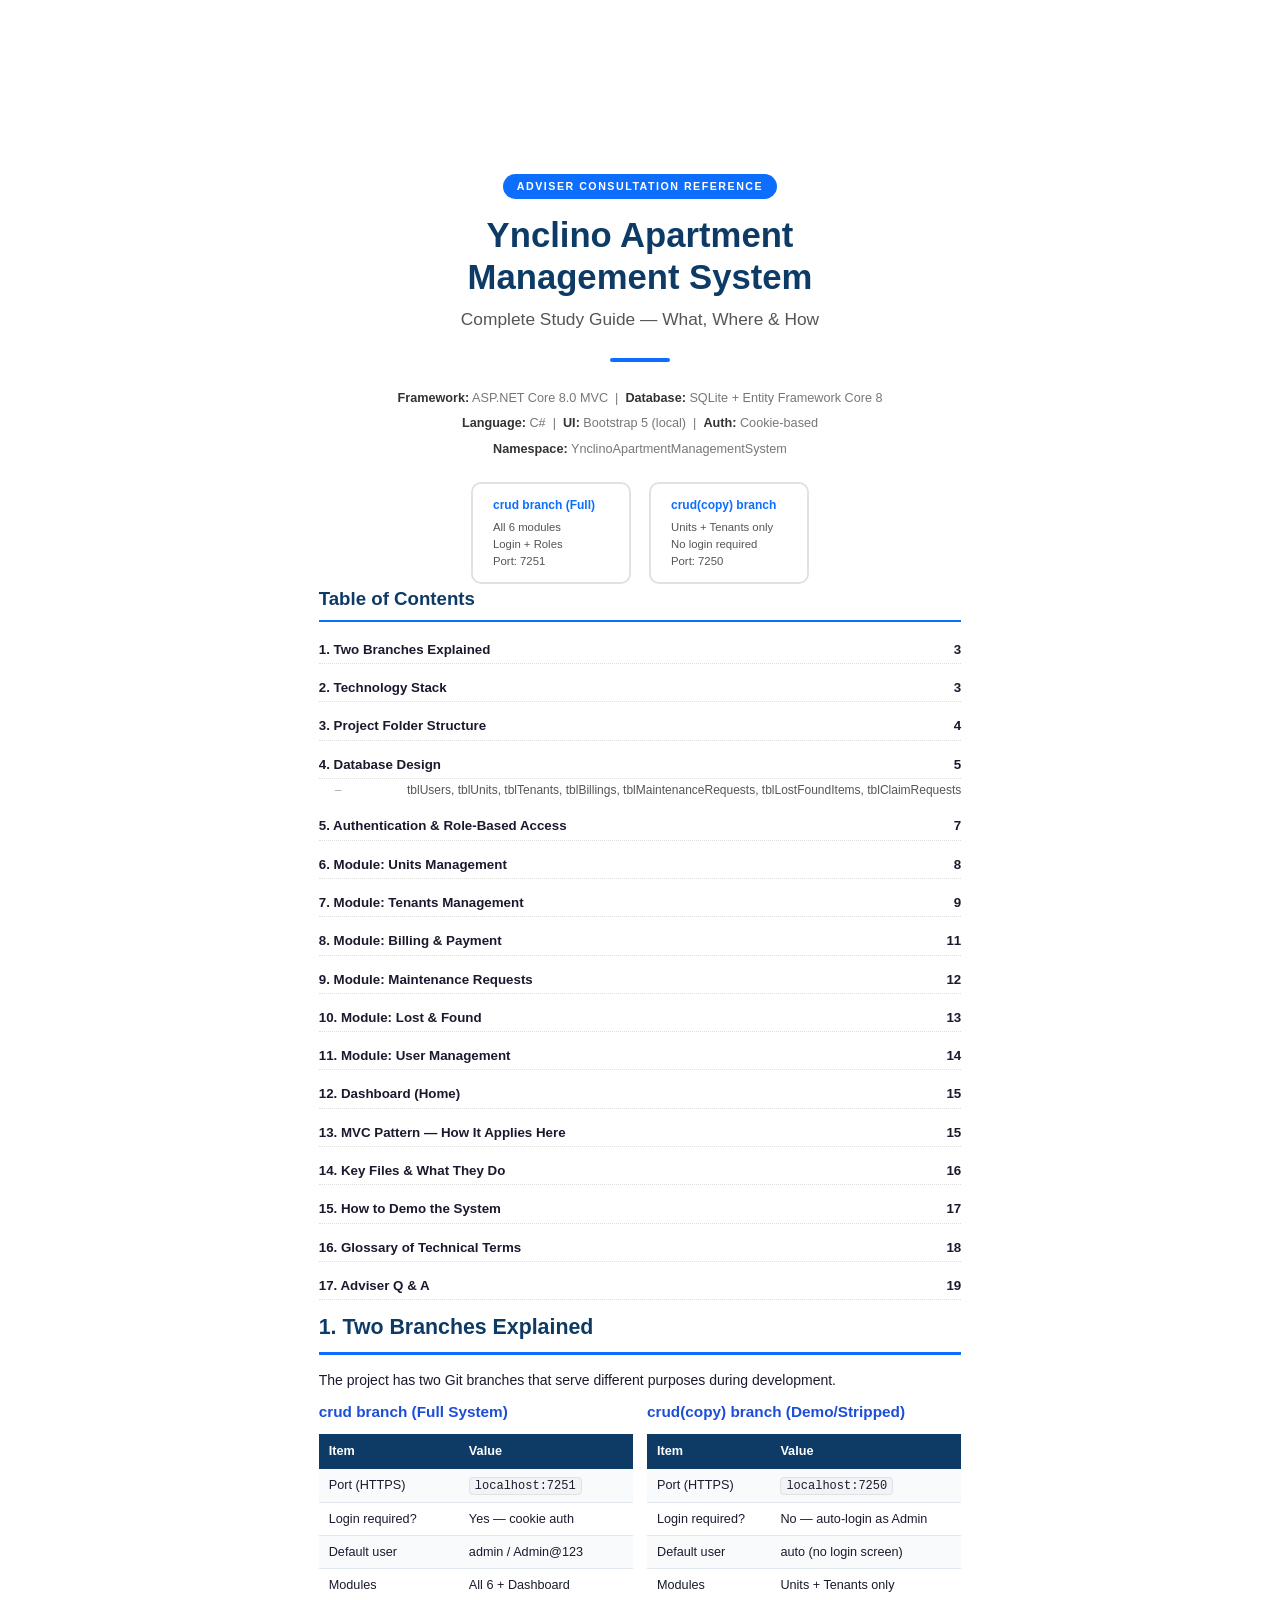
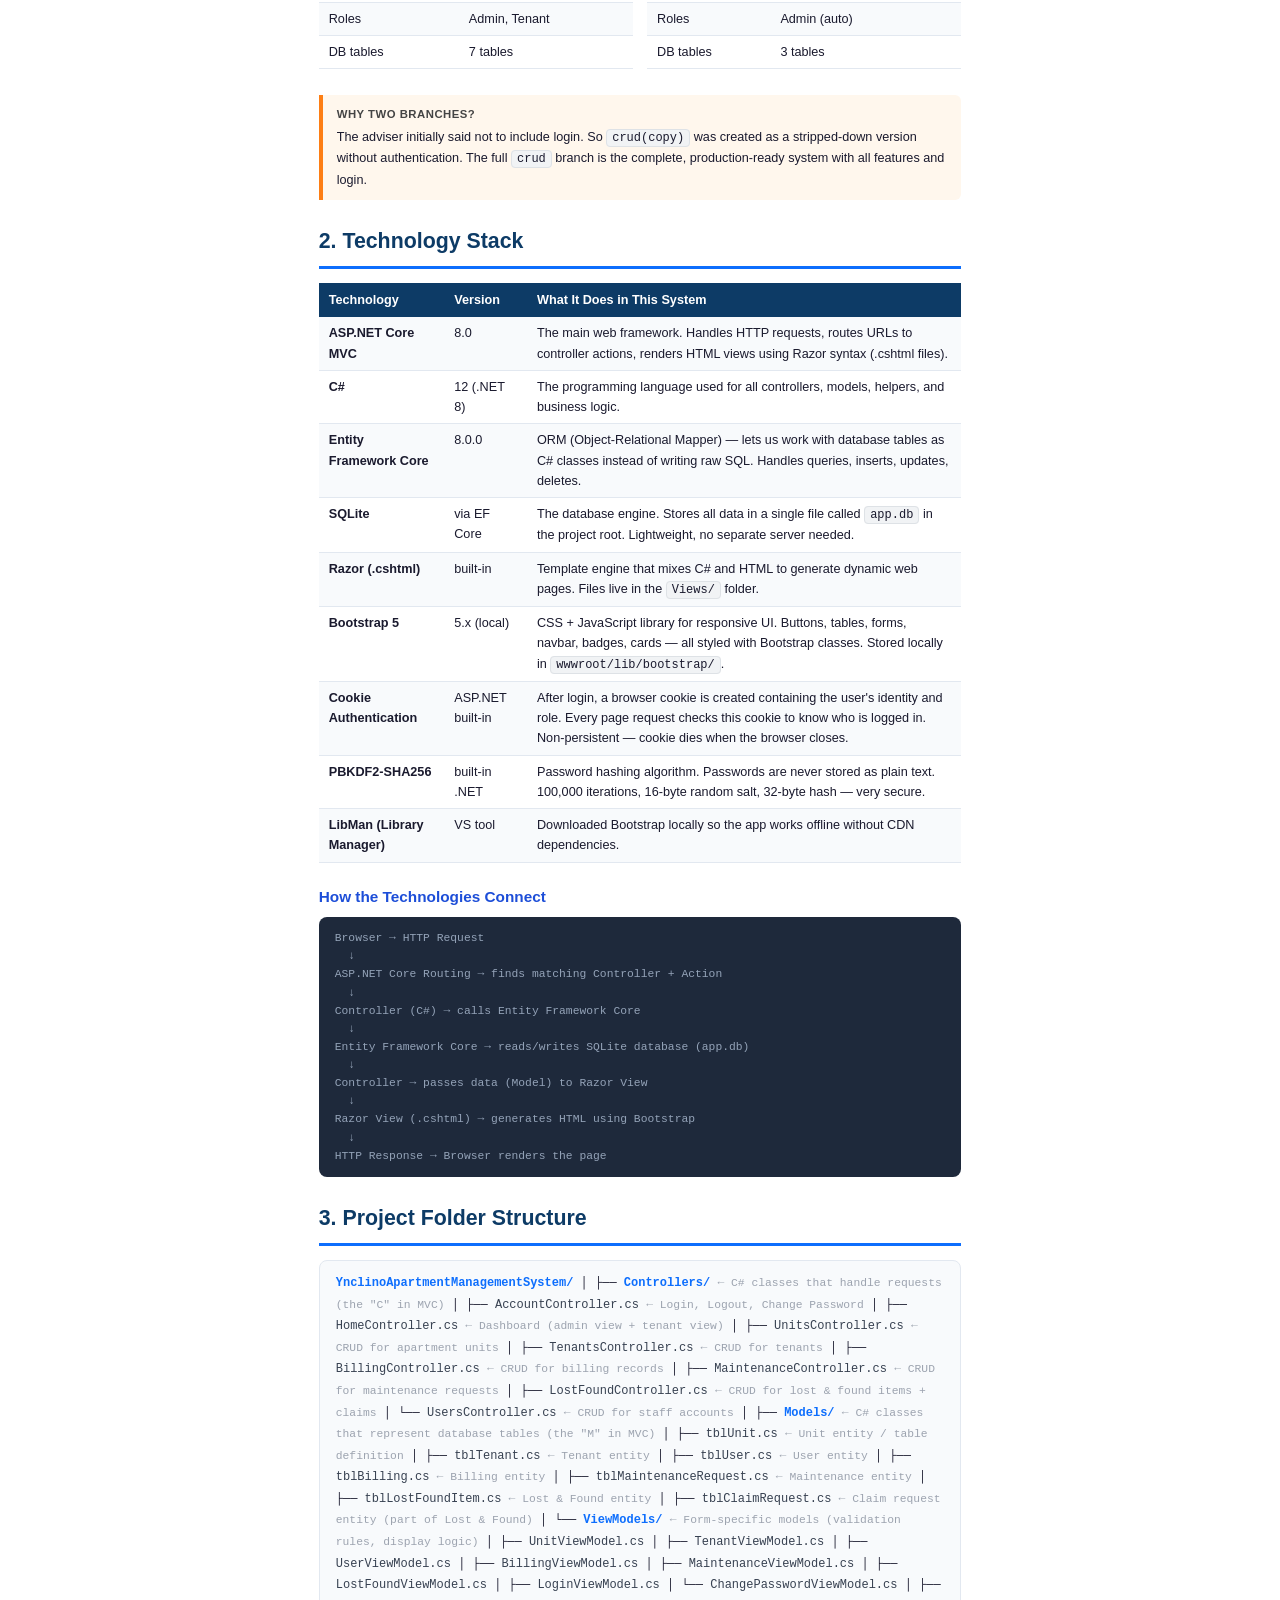
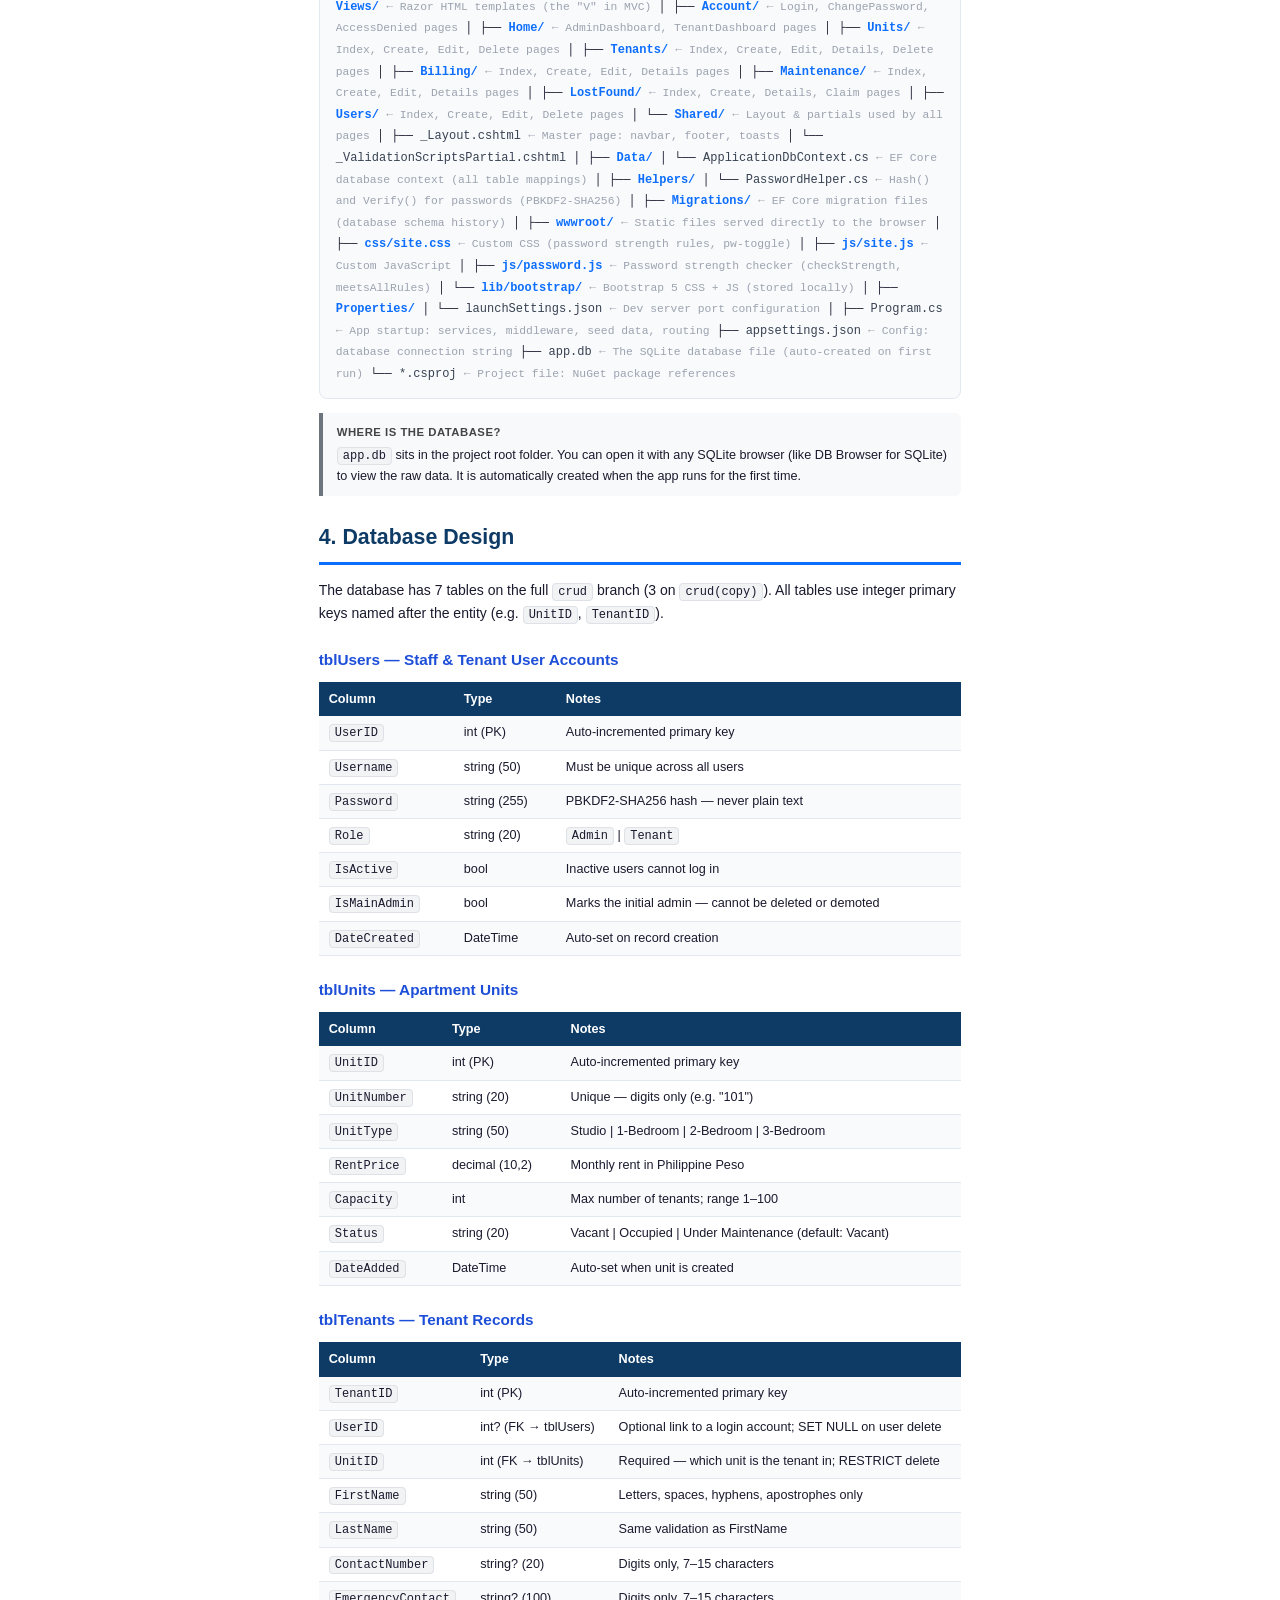
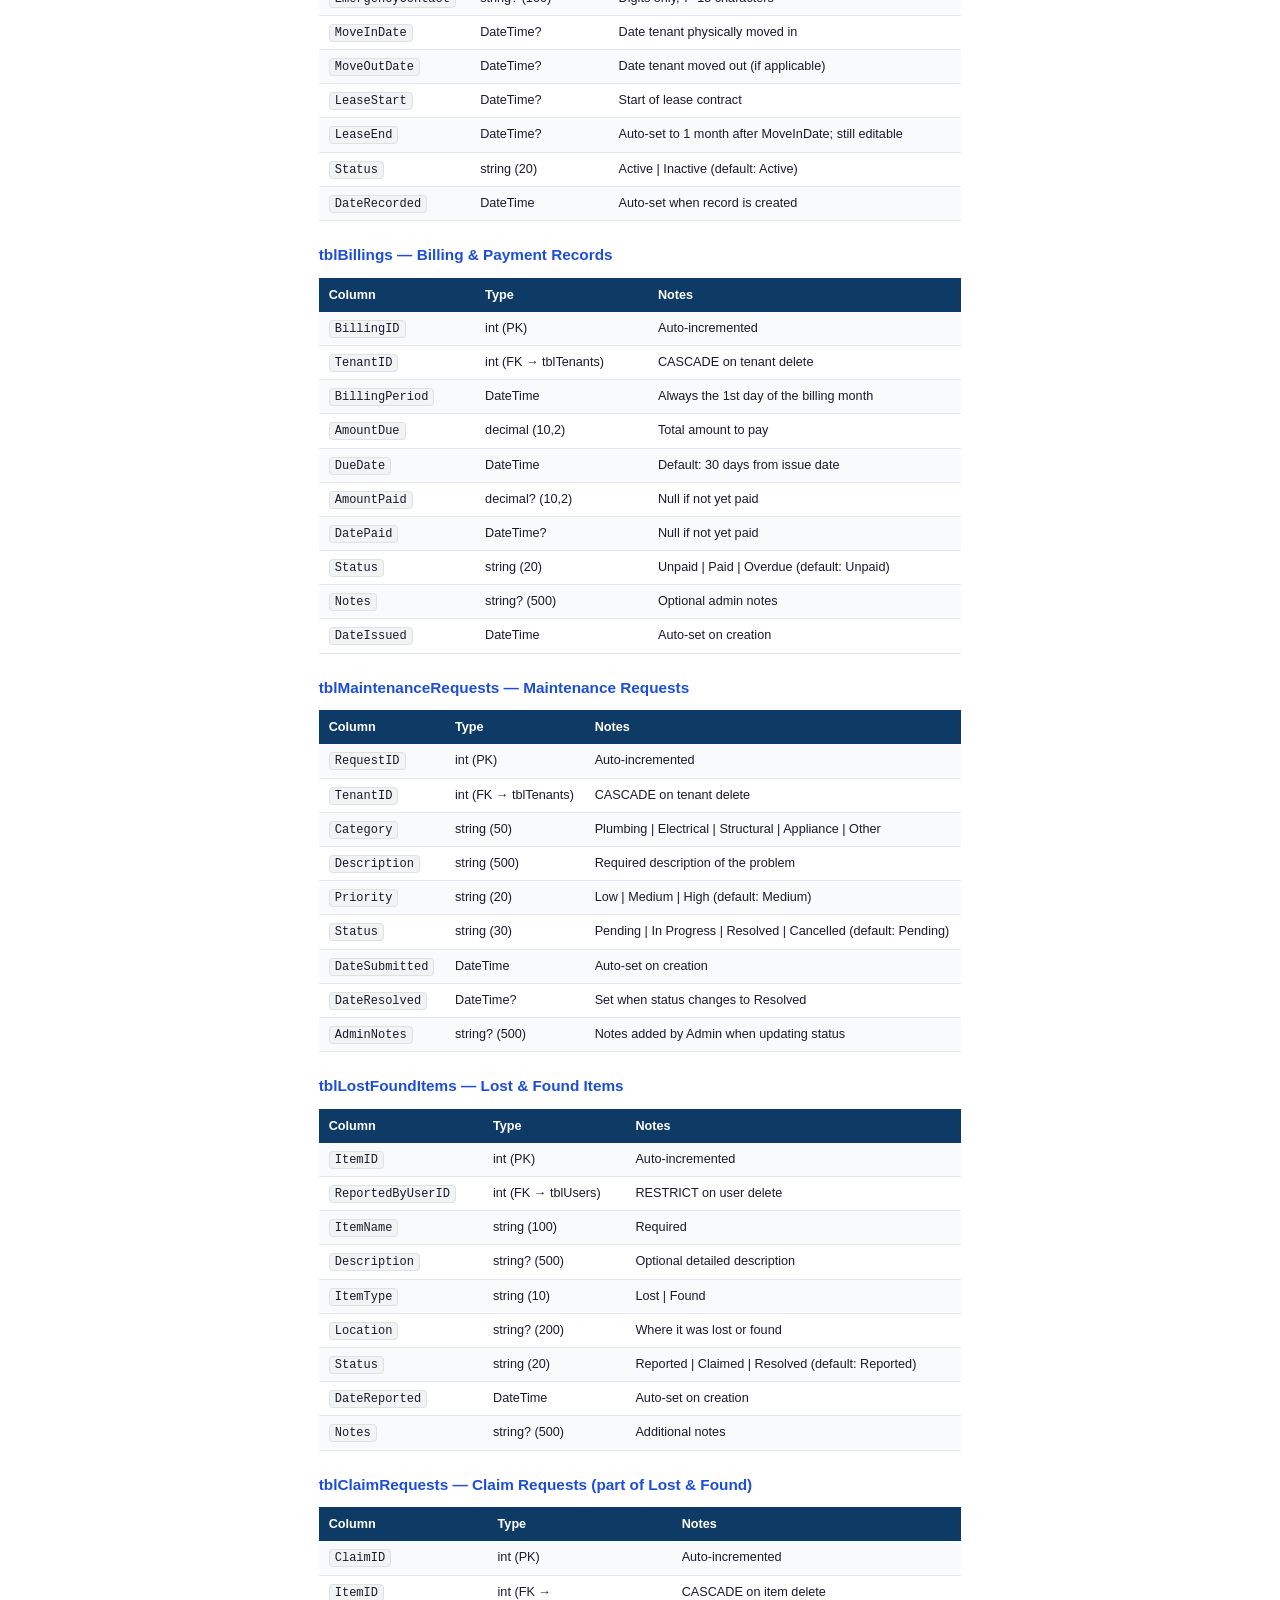
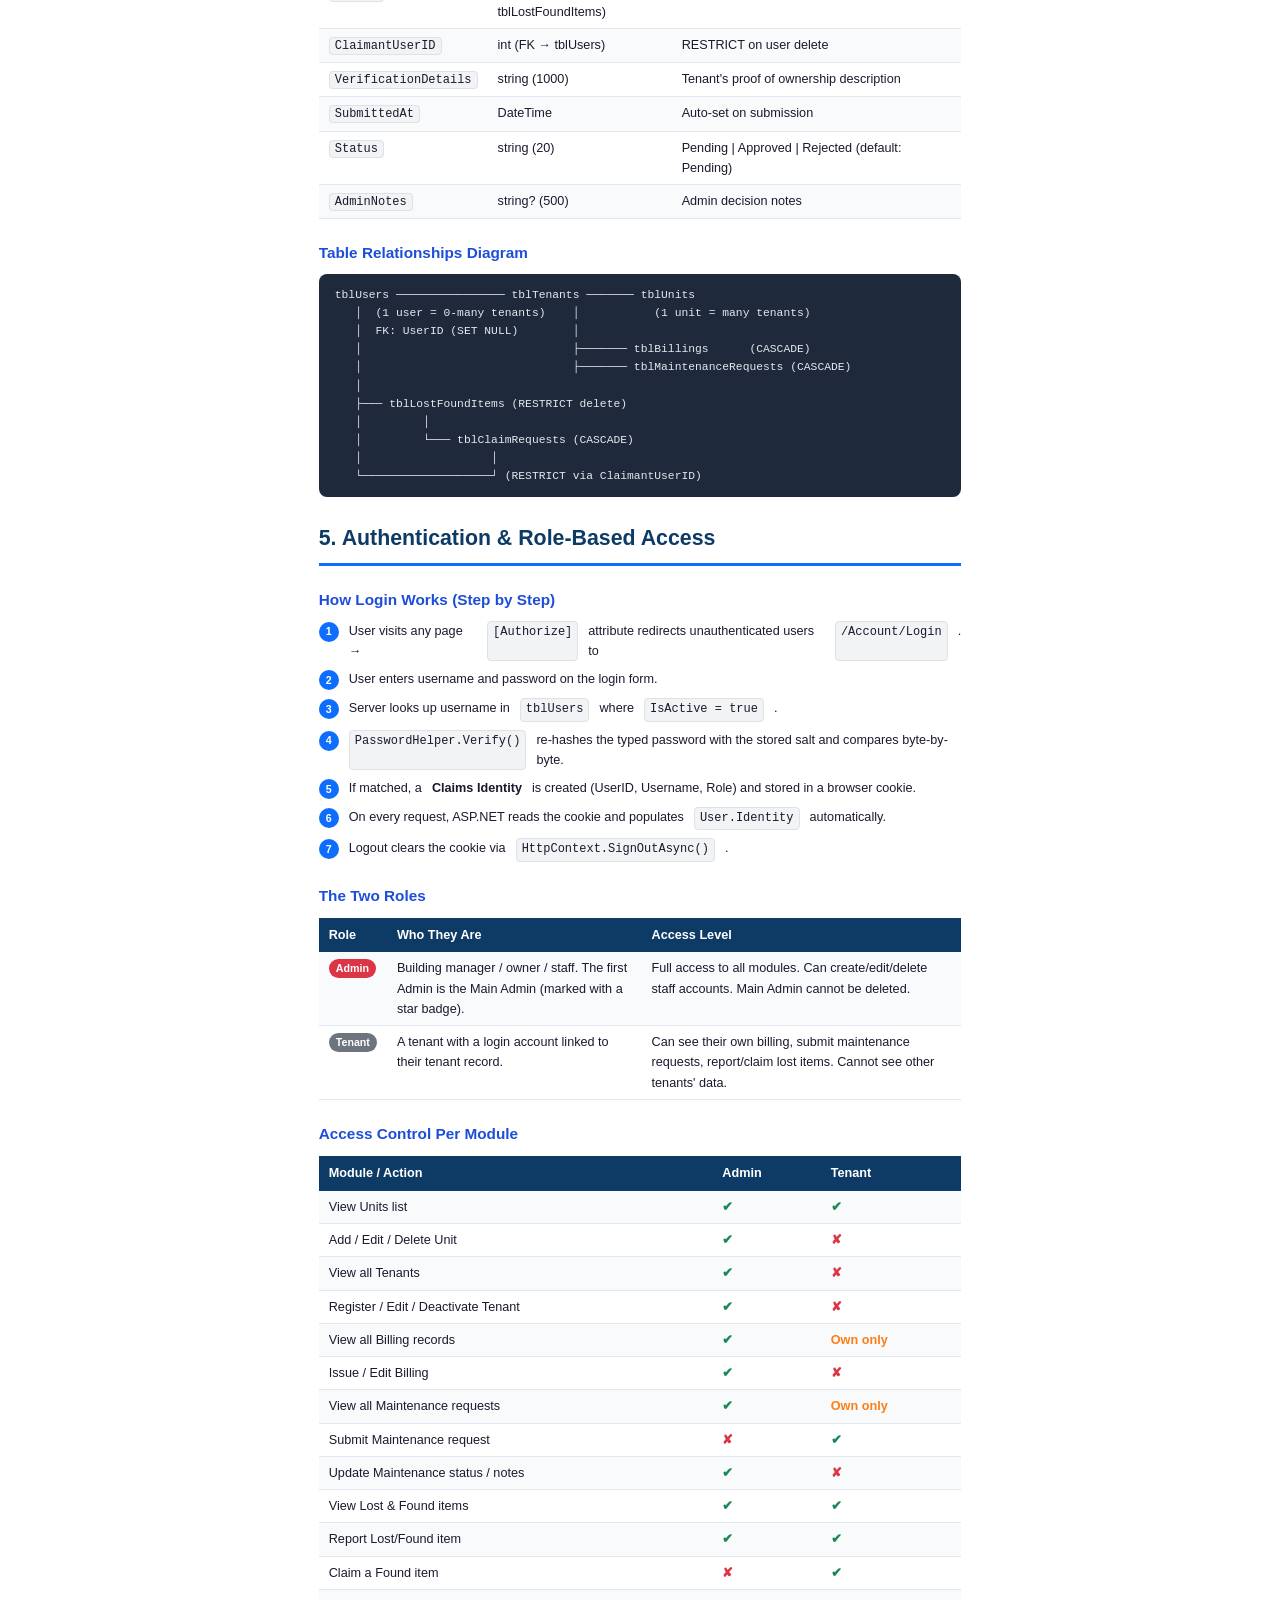
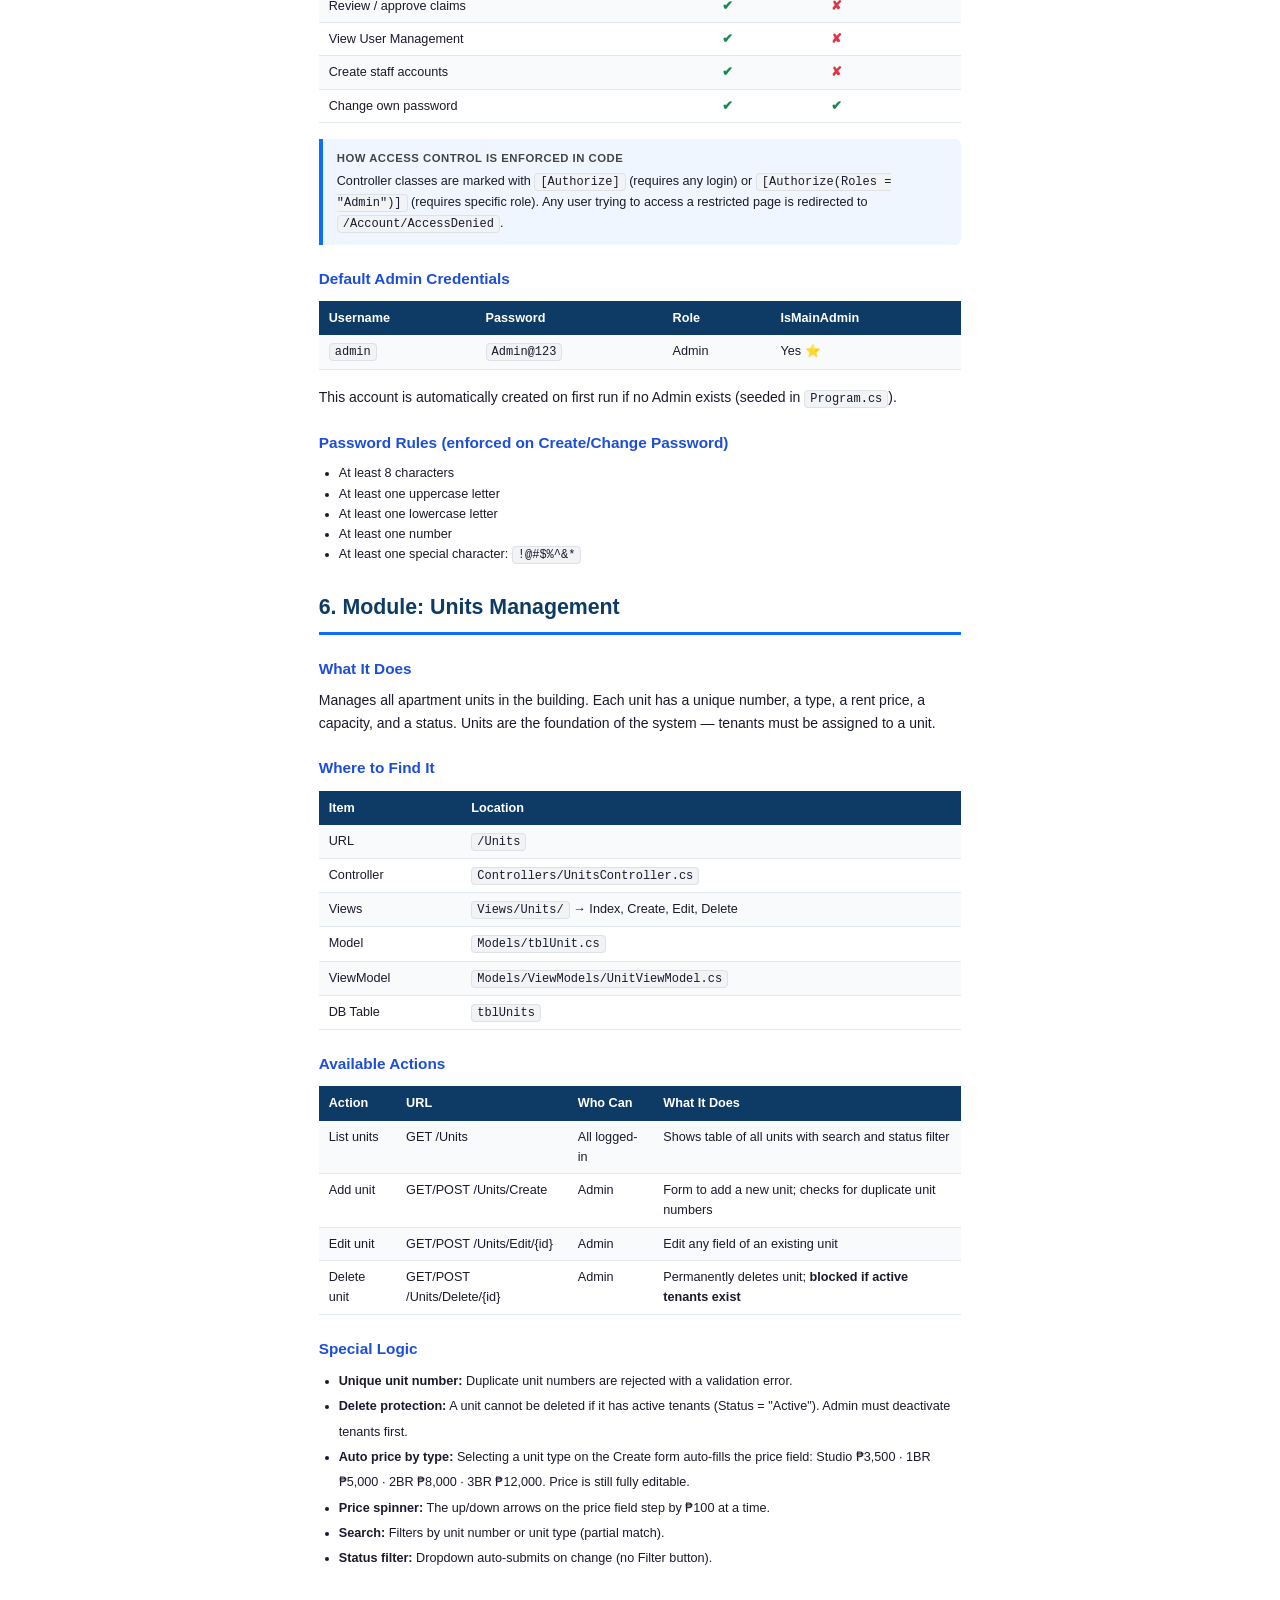
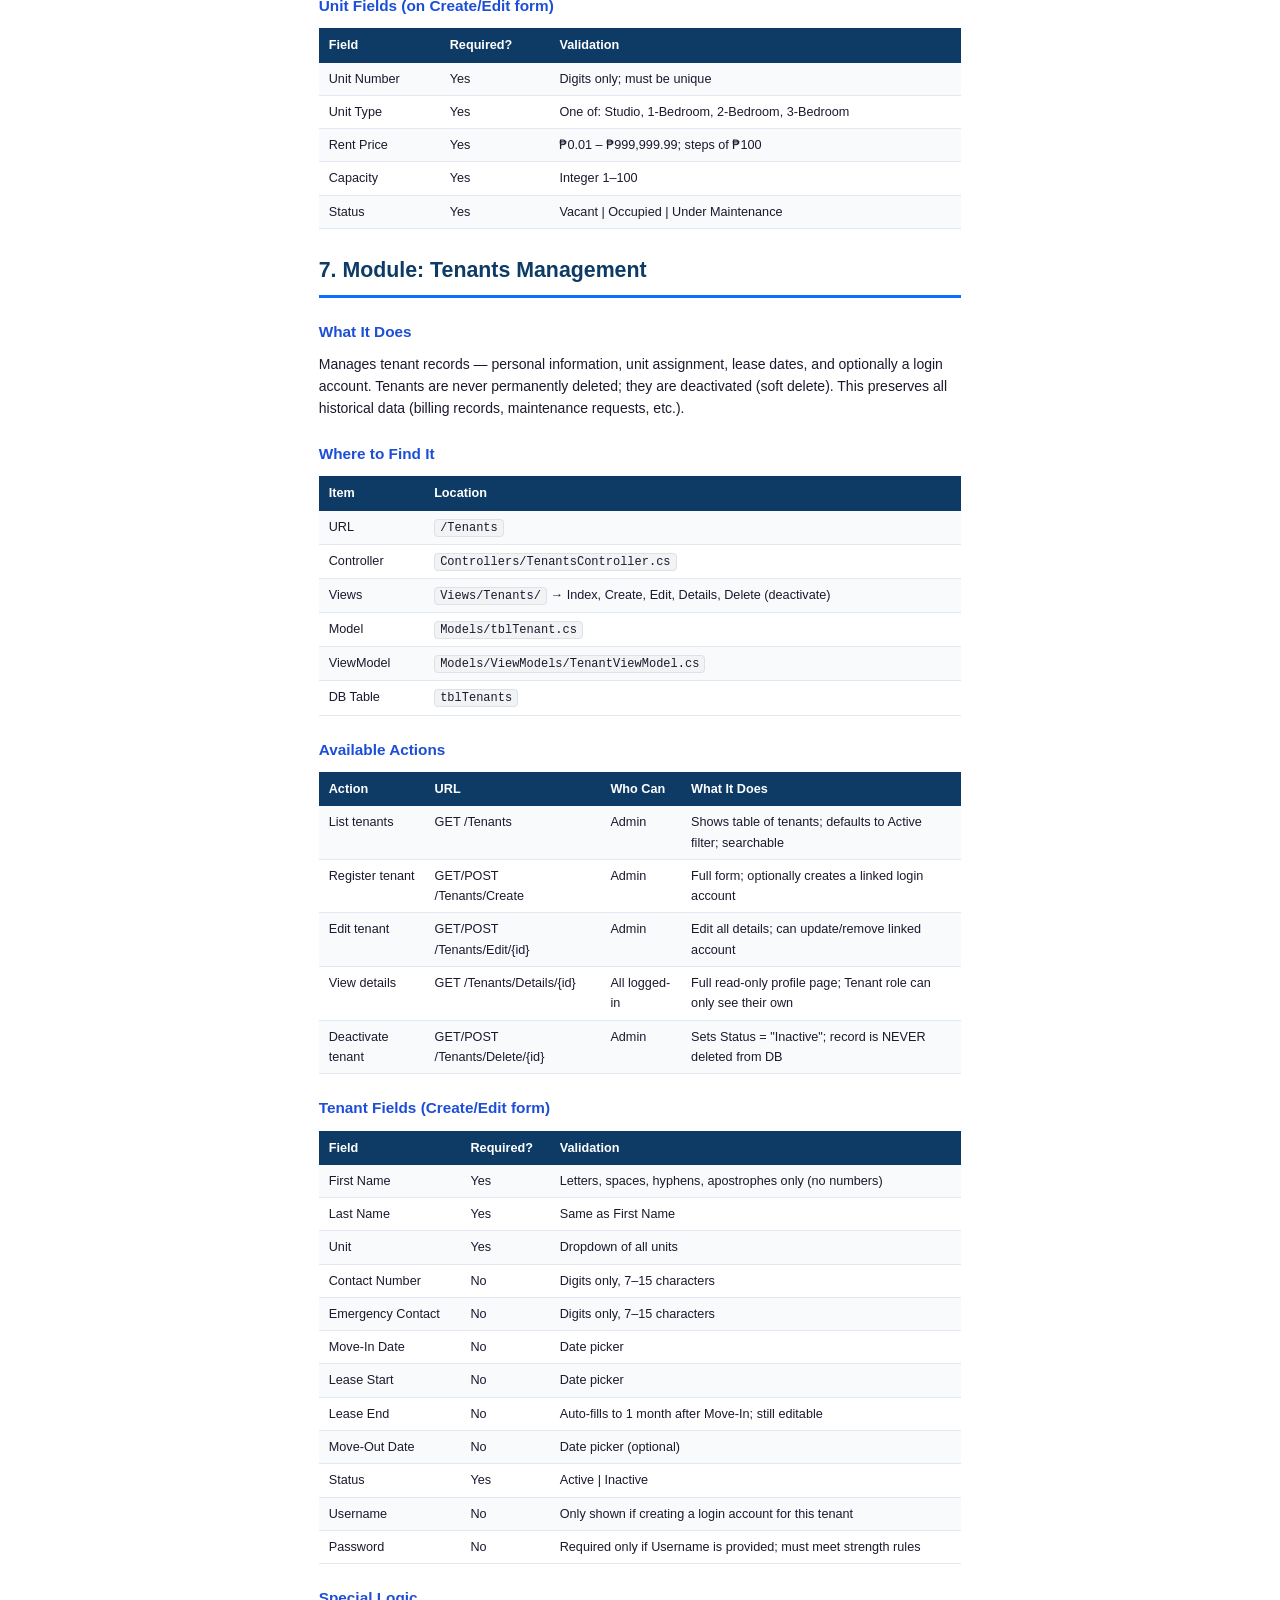
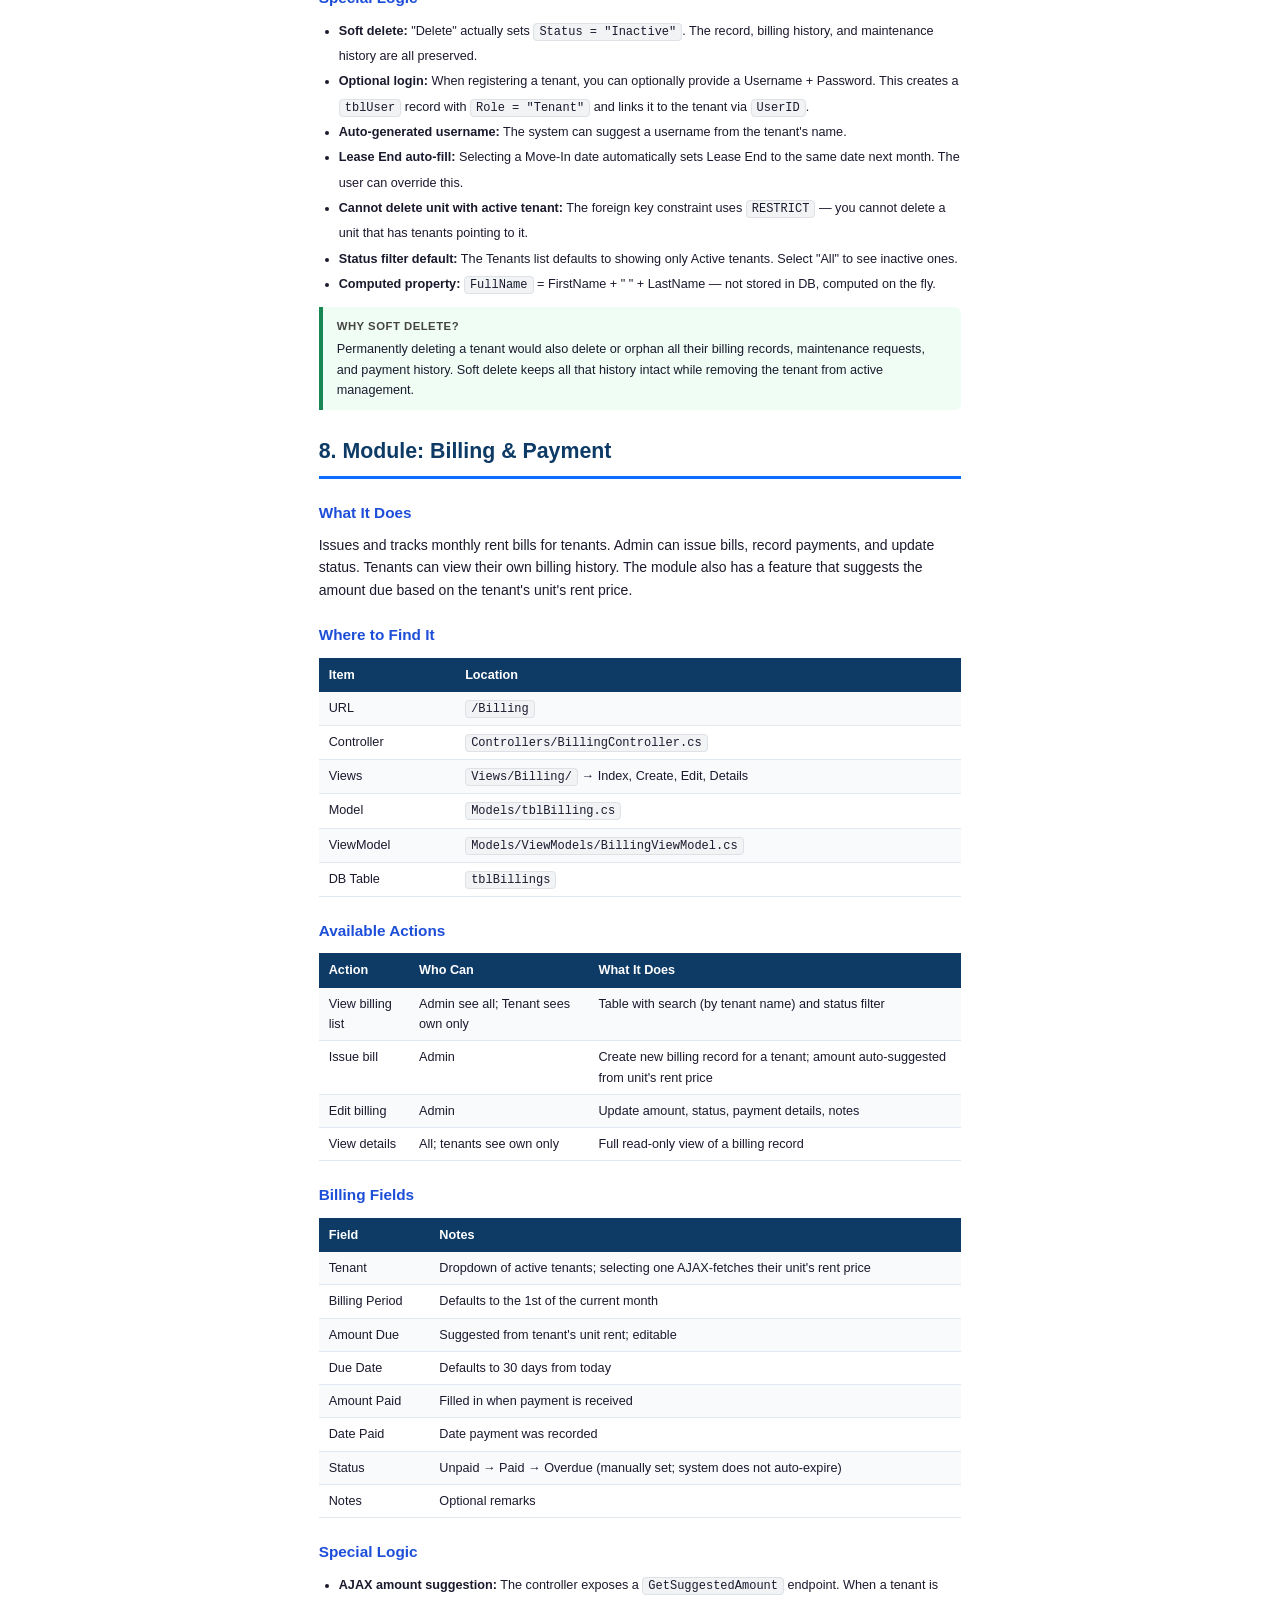
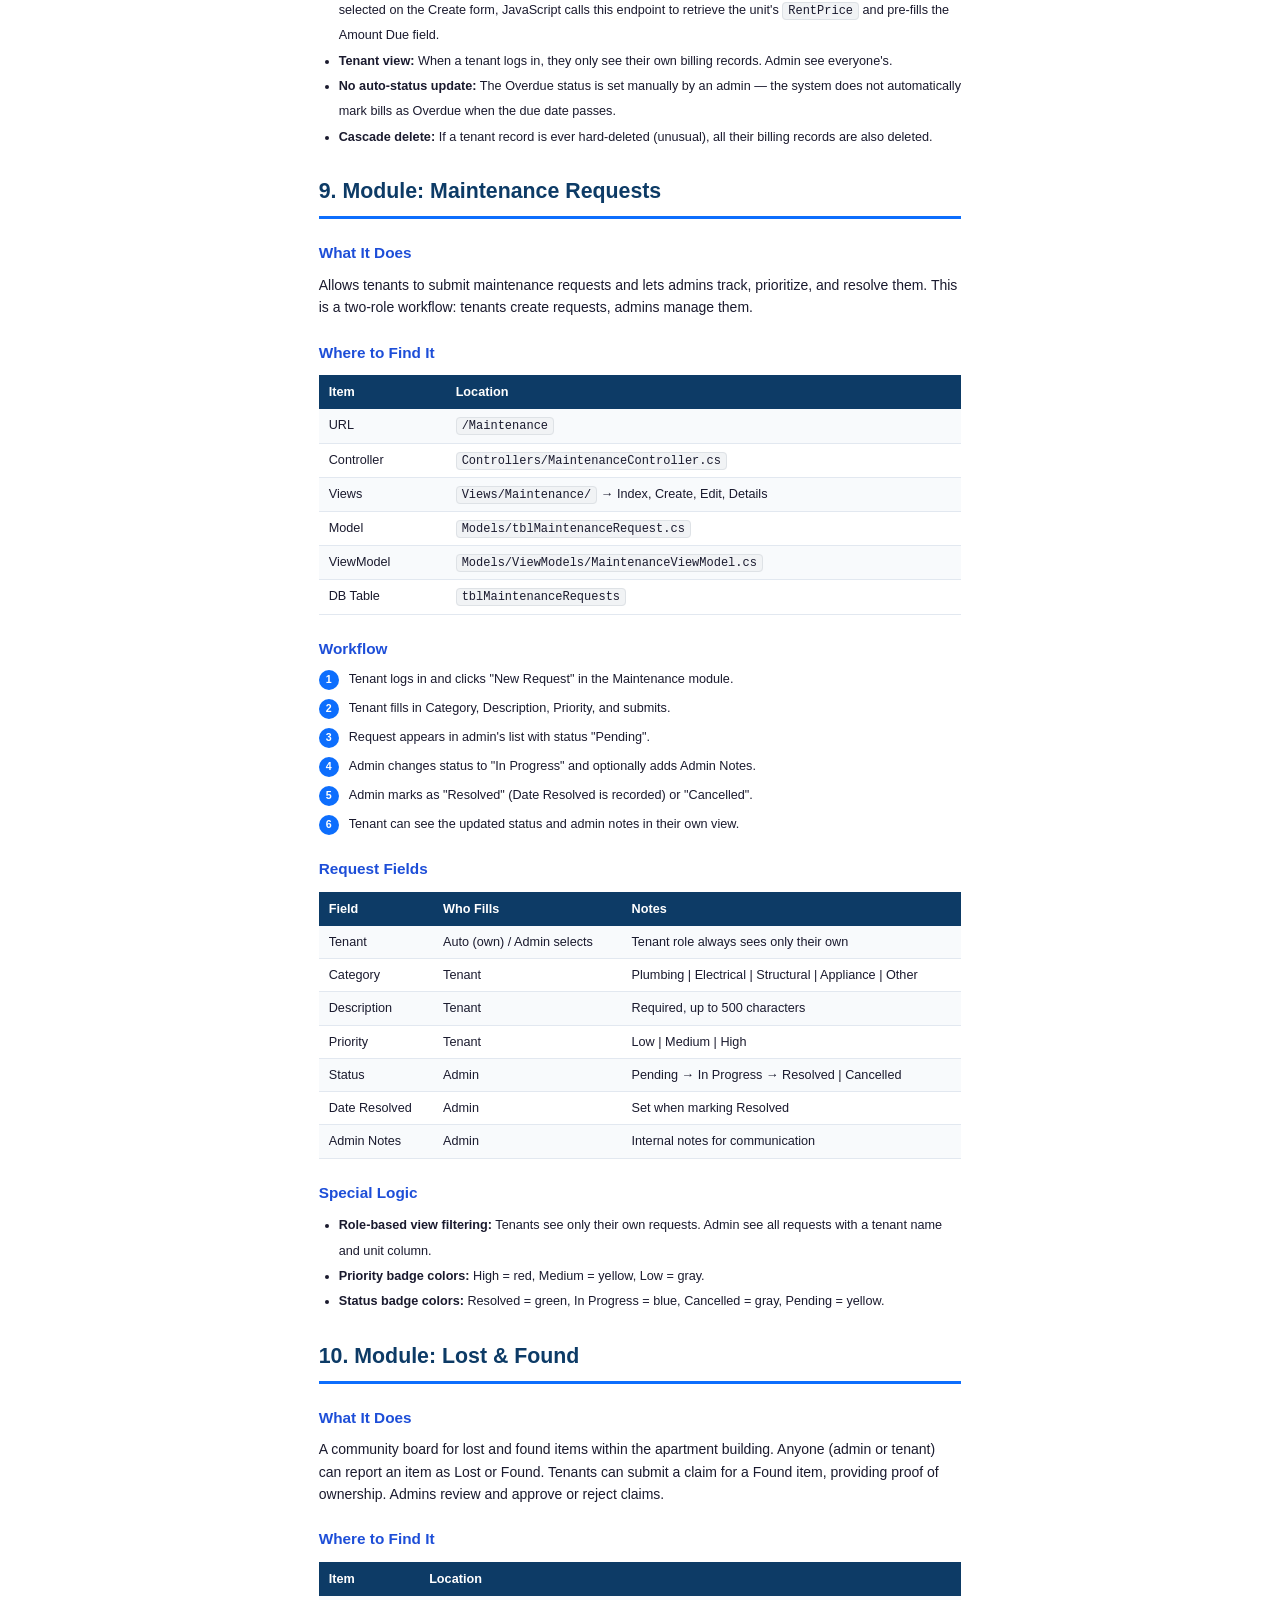
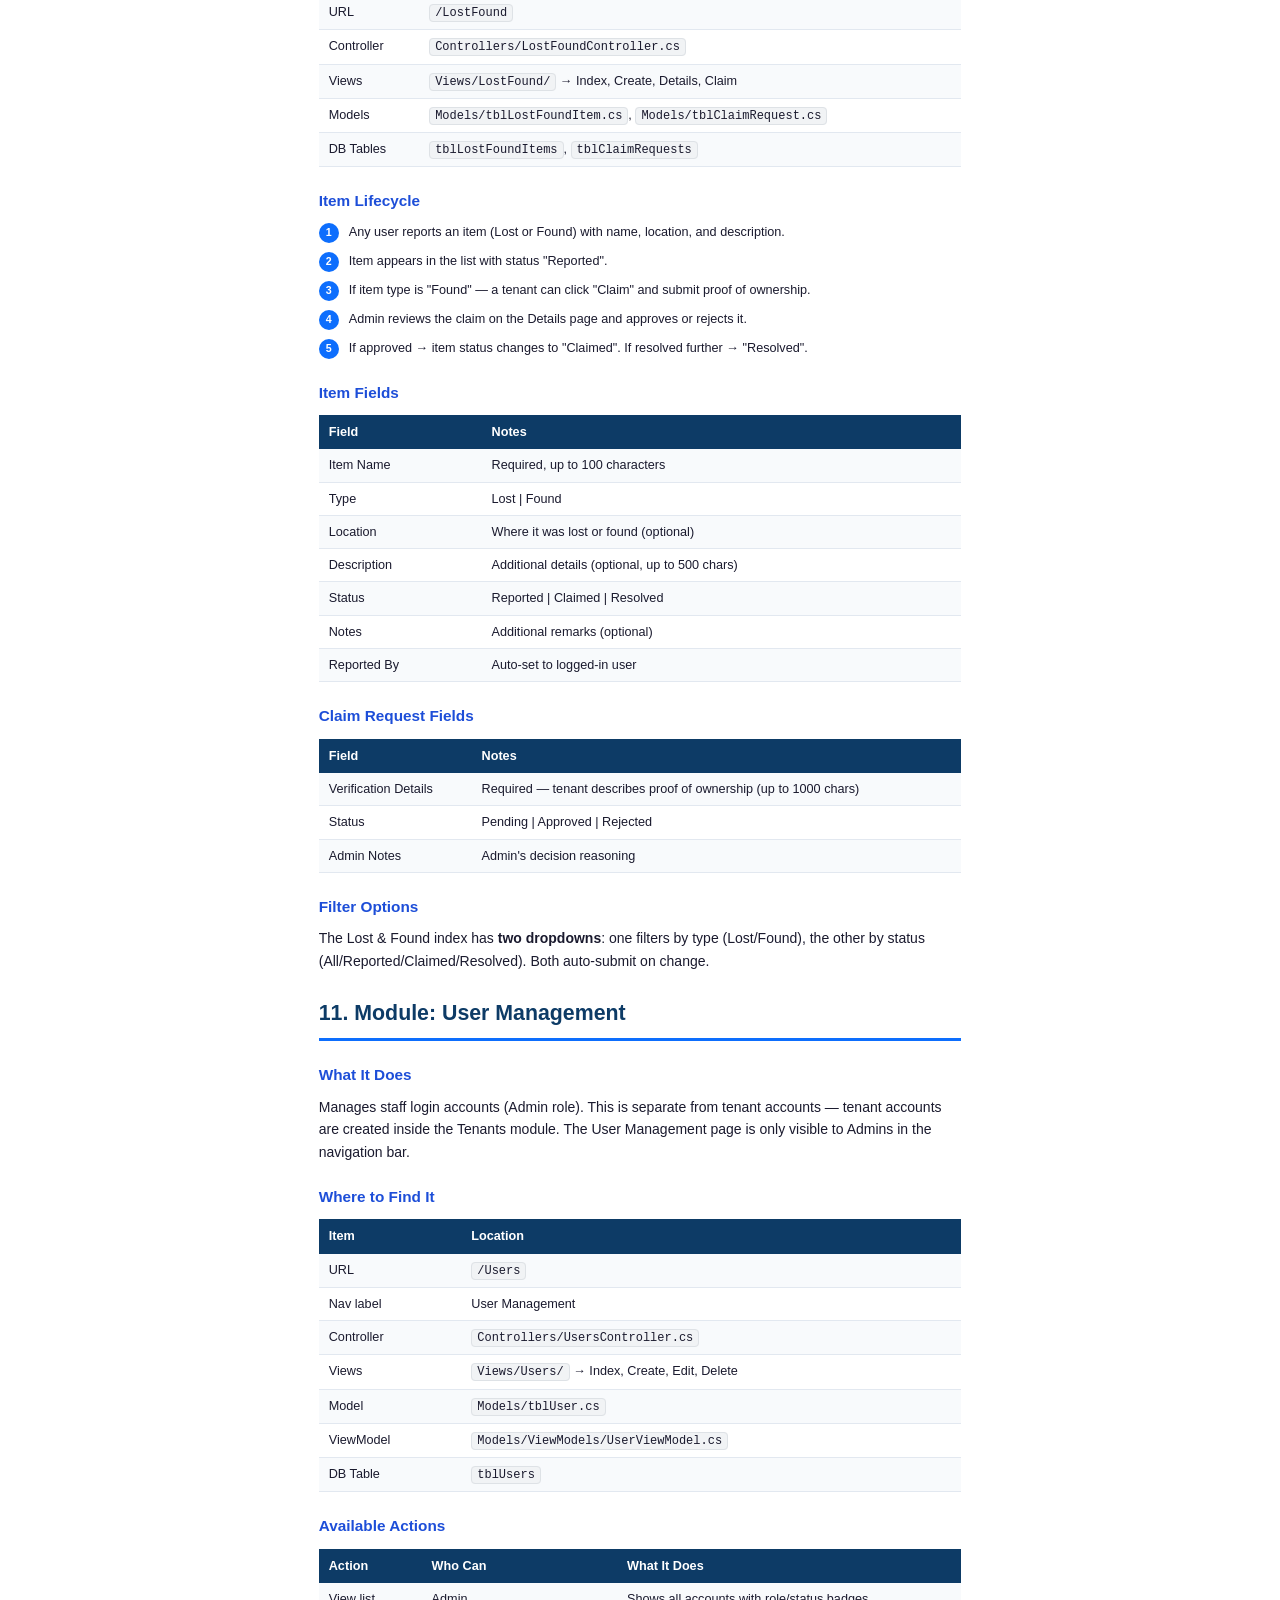
==== commit 9b141a2a: "Rename Super Admin to Main Admin and remove SemiAdmin role - Rename IsSuperAdmin flag to IsMainAdmin" ====
--- a/system-study-guide.html
+++ b/system-study-guide.html
@@ -191,7 +191,7 @@
       <tr><td>Login required?</td><td>Yes — cookie auth</td></tr>
       <tr><td>Default user</td><td>admin / Admin@123</td></tr>
       <tr><td>Modules</td><td>All 6 + Dashboard</td></tr>
-      <tr><td>Roles</td><td>Admin, SemiAdmin, Tenant</td></tr>
+      <tr><td>Roles</td><td>Admin, Tenant</td></tr>
       <tr><td>DB tables</td><td>7 tables</td></tr>
     </table>
   </div>
@@ -333,9 +333,9 @@
   <tr><td><code>UserID</code></td><td>int (PK)</td><td>Auto-incremented primary key</td></tr>
   <tr><td><code>Username</code></td><td>string (50)</td><td>Must be unique across all users</td></tr>
   <tr><td><code>Password</code></td><td>string (255)</td><td>PBKDF2-SHA256 hash — never plain text</td></tr>
-  <tr><td><code>Role</code></td><td>string (20)</td><td><code>Admin</code> | <code>SemiAdmin</code> | <code>Tenant</code></td></tr>
+  <tr><td><code>Role</code></td><td>string (20)</td><td><code>Admin</code> | <code>Tenant</code></td></tr>
   <tr><td><code>IsActive</code></td><td>bool</td><td>Inactive users cannot log in</td></tr>
-  <tr><td><code>IsSuperAdmin</code></td><td>bool</td><td>Marks the initial admin — cannot be deleted or demoted</td></tr>
+  <tr><td><code>IsMainAdmin</code></td><td>bool</td><td>Marks the initial admin — cannot be deleted or demoted</td></tr>
   <tr><td><code>DateCreated</code></td><td>DateTime</td><td>Auto-set on record creation</td></tr>
 </table>
 
@@ -395,7 +395,7 @@
   <tr><td><code>Status</code></td><td>string (30)</td><td>Pending | In Progress | Resolved | Cancelled (default: Pending)</td></tr>
   <tr><td><code>DateSubmitted</code></td><td>DateTime</td><td>Auto-set on creation</td></tr>
   <tr><td><code>DateResolved</code></td><td>DateTime?</td><td>Set when status changes to Resolved</td></tr>
-  <tr><td><code>AdminNotes</code></td><td>string? (500)</td><td>Notes added by Admin/SemiAdmin when updating status</td></tr>
+  <tr><td><code>AdminNotes</code></td><td>string? (500)</td><td>Notes added by Admin when updating status</td></tr>
 </table>
 
 <h3 class="sub">tblLostFoundItems — Lost &amp; Found Items</h3>
@@ -455,40 +455,39 @@
   <li>Logout clears the cookie via <code>HttpContext.SignOutAsync()</code>.</li>
 </ol>
 
-<h3 class="sub">The Three Roles</h3>
+<h3 class="sub">The Two Roles</h3>
 <table>
   <tr><th>Role</th><th>Who They Are</th><th>Access Level</th></tr>
-  <tr><td><span class="badge-role badge-admin">Admin</span></td><td>Building manager / owner. The first Admin is the Super Admin (marked with a star badge).</td><td>Full access to all modules. Can create/edit/delete staff accounts. Super Admin cannot be deleted.</td></tr>
-  <tr><td><span class="badge-role badge-semi">SemiAdmin</span></td><td>Staff member (e.g. secretary, assistant).</td><td>Can view and manage all modules but cannot manage other staff accounts in most cases.</td></tr>
+  <tr><td><span class="badge-role badge-admin">Admin</span></td><td>Building manager / owner / staff. The first Admin is the Main Admin (marked with a star badge).</td><td>Full access to all modules. Can create/edit/delete staff accounts. Main Admin cannot be deleted.</td></tr>
   <tr><td><span class="badge-role badge-tenant">Tenant</span></td><td>A tenant with a login account linked to their tenant record.</td><td>Can see their own billing, submit maintenance requests, report/claim lost items. Cannot see other tenants' data.</td></tr>
 </table>
 
 <h3 class="sub">Access Control Per Module</h3>
 <table>
-  <tr><th>Module / Action</th><th>Admin</th><th>SemiAdmin</th><th>Tenant</th></tr>
-  <tr><td>View Units list</td><td class="check">✔</td><td class="check">✔</td><td class="check">✔</td></tr>
-  <tr><td>Add / Edit / Delete Unit</td><td class="check">✔</td><td class="check">✔</td><td class="cross">✘</td></tr>
-  <tr><td>View all Tenants</td><td class="check">✔</td><td class="check">✔</td><td class="cross">✘</td></tr>
-  <tr><td>Register / Edit / Deactivate Tenant</td><td class="check">✔</td><td class="check">✔</td><td class="cross">✘</td></tr>
-  <tr><td>View all Billing records</td><td class="check">✔</td><td class="check">✔</td><td class="partial">Own only</td></tr>
-  <tr><td>Issue / Edit Billing</td><td class="check">✔</td><td class="check">✔</td><td class="cross">✘</td></tr>
-  <tr><td>View all Maintenance requests</td><td class="check">✔</td><td class="check">✔</td><td class="partial">Own only</td></tr>
-  <tr><td>Submit Maintenance request</td><td class="cross">✘</td><td class="cross">✘</td><td class="check">✔</td></tr>
-  <tr><td>Update Maintenance status / notes</td><td class="check">✔</td><td class="check">✔</td><td class="cross">✘</td></tr>
-  <tr><td>View Lost &amp; Found items</td><td class="check">✔</td><td class="check">✔</td><td class="check">✔</td></tr>
-  <tr><td>Report Lost/Found item</td><td class="check">✔</td><td class="check">✔</td><td class="check">✔</td></tr>
-  <tr><td>Claim a Found item</td><td class="cross">✘</td><td class="cross">✘</td><td class="check">✔</td></tr>
-  <tr><td>Review / approve claims</td><td class="check">✔</td><td class="check">✔</td><td class="cross">✘</td></tr>
-  <tr><td>View User Management</td><td class="check">✔</td><td class="check">✔</td><td class="cross">✘</td></tr>
-  <tr><td>Create staff accounts</td><td class="check">✔</td><td class="cross">✘</td><td class="cross">✘</td></tr>
-  <tr><td>Change own password</td><td class="check">✔</td><td class="check">✔</td><td class="check">✔</td></tr>
-</table>
-
-<div class="box"><strong>How access control is enforced in code</strong>Controller classes are marked with <code>[Authorize]</code> (requires any login) or <code>[Authorize(Roles = "Admin,SemiAdmin")]</code> (requires specific role). Any user trying to access a restricted page is redirected to <code>/Account/AccessDenied</code>.</div>
+  <tr><th>Module / Action</th><th>Admin</th><th>Tenant</th></tr>
+  <tr><td>View Units list</td><td class="check">✔</td><td class="check">✔</td></tr>
+  <tr><td>Add / Edit / Delete Unit</td><td class="check">✔</td><td class="cross">✘</td></tr>
+  <tr><td>View all Tenants</td><td class="check">✔</td><td class="cross">✘</td></tr>
+  <tr><td>Register / Edit / Deactivate Tenant</td><td class="check">✔</td><td class="cross">✘</td></tr>
+  <tr><td>View all Billing records</td><td class="check">✔</td><td class="partial">Own only</td></tr>
+  <tr><td>Issue / Edit Billing</td><td class="check">✔</td><td class="cross">✘</td></tr>
+  <tr><td>View all Maintenance requests</td><td class="check">✔</td><td class="partial">Own only</td></tr>
+  <tr><td>Submit Maintenance request</td><td class="cross">✘</td><td class="check">✔</td></tr>
+  <tr><td>Update Maintenance status / notes</td><td class="check">✔</td><td class="cross">✘</td></tr>
+  <tr><td>View Lost &amp; Found items</td><td class="check">✔</td><td class="check">✔</td></tr>
+  <tr><td>Report Lost/Found item</td><td class="check">✔</td><td class="check">✔</td></tr>
+  <tr><td>Claim a Found item</td><td class="cross">✘</td><td class="check">✔</td></tr>
+  <tr><td>Review / approve claims</td><td class="check">✔</td><td class="cross">✘</td></tr>
+  <tr><td>View User Management</td><td class="check">✔</td><td class="cross">✘</td></tr>
+  <tr><td>Create staff accounts</td><td class="check">✔</td><td class="cross">✘</td></tr>
+  <tr><td>Change own password</td><td class="check">✔</td><td class="check">✔</td></tr>
+</table>
+
+<div class="box"><strong>How access control is enforced in code</strong>Controller classes are marked with <code>[Authorize]</code> (requires any login) or <code>[Authorize(Roles = "Admin")]</code> (requires specific role). Any user trying to access a restricted page is redirected to <code>/Account/AccessDenied</code>.</div>
 
 <h3 class="sub">Default Admin Credentials</h3>
 <table>
-  <tr><th>Username</th><th>Password</th><th>Role</th><th>IsSuperAdmin</th></tr>
+  <tr><th>Username</th><th>Password</th><th>Role</th><th>IsMainAdmin</th></tr>
   <tr><td><code>admin</code></td><td><code>Admin@123</code></td><td>Admin</td><td>Yes ⭐</td></tr>
 </table>
 <p>This account is automatically created on first run if no Admin exists (seeded in <code>Program.cs</code>).</p>
@@ -527,9 +526,9 @@
 <table>
   <tr><th>Action</th><th>URL</th><th>Who Can</th><th>What It Does</th></tr>
   <tr><td>List units</td><td>GET /Units</td><td>All logged-in</td><td>Shows table of all units with search and status filter</td></tr>
-  <tr><td>Add unit</td><td>GET/POST /Units/Create</td><td>Admin, SemiAdmin</td><td>Form to add a new unit; checks for duplicate unit numbers</td></tr>
-  <tr><td>Edit unit</td><td>GET/POST /Units/Edit/{id}</td><td>Admin, SemiAdmin</td><td>Edit any field of an existing unit</td></tr>
-  <tr><td>Delete unit</td><td>GET/POST /Units/Delete/{id}</td><td>Admin, SemiAdmin</td><td>Permanently deletes unit; <strong>blocked if active tenants exist</strong></td></tr>
+  <tr><td>Add unit</td><td>GET/POST /Units/Create</td><td>Admin</td><td>Form to add a new unit; checks for duplicate unit numbers</td></tr>
+  <tr><td>Edit unit</td><td>GET/POST /Units/Edit/{id}</td><td>Admin</td><td>Edit any field of an existing unit</td></tr>
+  <tr><td>Delete unit</td><td>GET/POST /Units/Delete/{id}</td><td>Admin</td><td>Permanently deletes unit; <strong>blocked if active tenants exist</strong></td></tr>
 </table>
 
 <h3 class="sub">Special Logic</h3>
@@ -576,11 +575,11 @@
 <h3 class="sub">Available Actions</h3>
 <table>
   <tr><th>Action</th><th>URL</th><th>Who Can</th><th>What It Does</th></tr>
-  <tr><td>List tenants</td><td>GET /Tenants</td><td>Admin, SemiAdmin</td><td>Shows table of tenants; defaults to Active filter; searchable</td></tr>
-  <tr><td>Register tenant</td><td>GET/POST /Tenants/Create</td><td>Admin, SemiAdmin</td><td>Full form; optionally creates a linked login account</td></tr>
-  <tr><td>Edit tenant</td><td>GET/POST /Tenants/Edit/{id}</td><td>Admin, SemiAdmin</td><td>Edit all details; can update/remove linked account</td></tr>
+  <tr><td>List tenants</td><td>GET /Tenants</td><td>Admin</td><td>Shows table of tenants; defaults to Active filter; searchable</td></tr>
+  <tr><td>Register tenant</td><td>GET/POST /Tenants/Create</td><td>Admin</td><td>Full form; optionally creates a linked login account</td></tr>
+  <tr><td>Edit tenant</td><td>GET/POST /Tenants/Edit/{id}</td><td>Admin</td><td>Edit all details; can update/remove linked account</td></tr>
   <tr><td>View details</td><td>GET /Tenants/Details/{id}</td><td>All logged-in</td><td>Full read-only profile page; Tenant role can only see their own</td></tr>
-  <tr><td>Deactivate tenant</td><td>GET/POST /Tenants/Delete/{id}</td><td>Admin, SemiAdmin</td><td>Sets Status = "Inactive"; record is NEVER deleted from DB</td></tr>
+  <tr><td>Deactivate tenant</td><td>GET/POST /Tenants/Delete/{id}</td><td>Admin</td><td>Sets Status = "Inactive"; record is NEVER deleted from DB</td></tr>
 </table>
 
 <h3 class="sub">Tenant Fields (Create/Edit form)</h3>
@@ -621,7 +620,7 @@
 <div class="section-block">
 
 <h3 class="sub">What It Does</h3>
-<p>Issues and tracks monthly rent bills for tenants. Admin/SemiAdmin can issue bills, record payments, and update status. Tenants can view their own billing history. The module also has a feature that suggests the amount due based on the tenant's unit's rent price.</p>
+<p>Issues and tracks monthly rent bills for tenants. Admin can issue bills, record payments, and update status. Tenants can view their own billing history. The module also has a feature that suggests the amount due based on the tenant's unit's rent price.</p>
 
 <h3 class="sub">Where to Find It</h3>
 <table>
@@ -637,9 +636,9 @@
 <h3 class="sub">Available Actions</h3>
 <table>
   <tr><th>Action</th><th>Who Can</th><th>What It Does</th></tr>
-  <tr><td>View billing list</td><td>Admin/SemiAdmin see all; Tenant sees own only</td><td>Table with search (by tenant name) and status filter</td></tr>
-  <tr><td>Issue bill</td><td>Admin, SemiAdmin</td><td>Create new billing record for a tenant; amount auto-suggested from unit's rent price</td></tr>
-  <tr><td>Edit billing</td><td>Admin, SemiAdmin</td><td>Update amount, status, payment details, notes</td></tr>
+  <tr><td>View billing list</td><td>Admin see all; Tenant sees own only</td><td>Table with search (by tenant name) and status filter</td></tr>
+  <tr><td>Issue bill</td><td>Admin</td><td>Create new billing record for a tenant; amount auto-suggested from unit's rent price</td></tr>
+  <tr><td>Edit billing</td><td>Admin</td><td>Update amount, status, payment details, notes</td></tr>
   <tr><td>View details</td><td>All; tenants see own only</td><td>Full read-only view of a billing record</td></tr>
 </table>
 
@@ -659,7 +658,7 @@
 <h3 class="sub">Special Logic</h3>
 <ul style="margin: 8px 0 8px 20px; font-size: 9.5pt; line-height: 2;">
   <li><strong>AJAX amount suggestion:</strong> The controller exposes a <code>GetSuggestedAmount</code> endpoint. When a tenant is selected on the Create form, JavaScript calls this endpoint to retrieve the unit's <code>RentPrice</code> and pre-fills the Amount Due field.</li>
-  <li><strong>Tenant view:</strong> When a tenant logs in, they only see their own billing records. Admin/SemiAdmin see everyone's.</li>
+  <li><strong>Tenant view:</strong> When a tenant logs in, they only see their own billing records. Admin see everyone's.</li>
   <li><strong>No auto-status update:</strong> The Overdue status is set manually by an admin — the system does not automatically mark bills as Overdue when the due date passes.</li>
   <li><strong>Cascade delete:</strong> If a tenant record is ever hard-deleted (unusual), all their billing records are also deleted.</li>
 </ul>
@@ -702,14 +701,14 @@
   <tr><td>Category</td><td>Tenant</td><td>Plumbing | Electrical | Structural | Appliance | Other</td></tr>
   <tr><td>Description</td><td>Tenant</td><td>Required, up to 500 characters</td></tr>
   <tr><td>Priority</td><td>Tenant</td><td>Low | Medium | High</td></tr>
-  <tr><td>Status</td><td>Admin / SemiAdmin</td><td>Pending → In Progress → Resolved | Cancelled</td></tr>
-  <tr><td>Date Resolved</td><td>Admin / SemiAdmin</td><td>Set when marking Resolved</td></tr>
-  <tr><td>Admin Notes</td><td>Admin / SemiAdmin</td><td>Internal notes for communication</td></tr>
+  <tr><td>Status</td><td>Admin</td><td>Pending → In Progress → Resolved | Cancelled</td></tr>
+  <tr><td>Date Resolved</td><td>Admin</td><td>Set when marking Resolved</td></tr>
+  <tr><td>Admin Notes</td><td>Admin</td><td>Internal notes for communication</td></tr>
 </table>
 
 <h3 class="sub">Special Logic</h3>
 <ul style="margin: 8px 0 8px 20px; font-size: 9.5pt; line-height: 2;">
-  <li><strong>Role-based view filtering:</strong> Tenants see only their own requests. Admin/SemiAdmin see all requests with a tenant name and unit column.</li>
+  <li><strong>Role-based view filtering:</strong> Tenants see only their own requests. Admin see all requests with a tenant name and unit column.</li>
   <li><strong>Priority badge colors:</strong> High = red, Medium = yellow, Low = gray.</li>
   <li><strong>Status badge colors:</strong> Resolved = green, In Progress = blue, Cancelled = gray, Pending = yellow.</li>
 </ul>
@@ -774,7 +773,7 @@
 <div class="section-block">
 
 <h3 class="sub">What It Does</h3>
-<p>Manages staff login accounts (Admin and SemiAdmin roles). This is separate from tenant accounts — tenant accounts are created inside the Tenants module. The User Management page is only visible to Admin and SemiAdmin roles in the navigation bar.</p>
+<p>Manages staff login accounts (Admin role). This is separate from tenant accounts — tenant accounts are created inside the Tenants module. The User Management page is only visible to Admins in the navigation bar.</p>
 
 <h3 class="sub">Where to Find It</h3>
 <table>
@@ -791,19 +790,19 @@
 <h3 class="sub">Available Actions</h3>
 <table>
   <tr><th>Action</th><th>Who Can</th><th>What It Does</th></tr>
-  <tr><td>View list</td><td>Admin, SemiAdmin</td><td>Shows all accounts with role/status badges</td></tr>
-  <tr><td>Add staff account</td><td>Admin only</td><td>Creates SemiAdmin or Admin account with password strength check</td></tr>
-  <tr><td>Edit account</td><td>Admin (all); SemiAdmin (own Tenant accounts only)</td><td>Edit username, role, active status; only Super Admin can reset passwords</td></tr>
-  <tr><td>Delete account</td><td>Admin only; Super Admin is undeletable</td><td>Hard delete; linked tenant's UserID is set to NULL (tenant record preserved)</td></tr>
+  <tr><td>View list</td><td>Admin</td><td>Shows all accounts with role/status badges</td></tr>
+  <tr><td>Add staff account</td><td>Admin only</td><td>Creates an Admin account with password strength check</td></tr>
+  <tr><td>Edit account</td><td>Admin</td><td>Edit username and active status; only the Main Admin can reset passwords</td></tr>
+  <tr><td>Delete account</td><td>Admin only; Main Admin is undeletable</td><td>Hard delete; linked tenant's UserID is set to NULL (tenant record preserved)</td></tr>
 </table>
 
 <h3 class="sub">Special Logic</h3>
 <ul style="margin: 8px 0 8px 20px; font-size: 9.5pt; line-height: 2;">
-  <li><strong>Super Admin protection:</strong> The original admin (IsSuperAdmin = true) cannot be deleted and cannot have their status set to Inactive from the edit form.</li>
-  <li><strong>Password reset:</strong> Only the Super Admin can set another account's password from the Edit form.</li>
+  <li><strong>Main Admin protection:</strong> The original admin (IsMainAdmin = true) cannot be deleted and cannot have their status set to Inactive from the edit form.</li>
+  <li><strong>Password reset:</strong> Only the Main Admin can set another account's password from the Edit form.</li>
   <li><strong>Linked tenants preserved:</strong> When a staff account is deleted, any tenants who had that account linked just lose the link (UserID = NULL). Their tenant records are not deleted.</li>
-  <li><strong>Star badge:</strong> The Super Admin account shows a ⭐ badge next to their username in the list.</li>
-  <li><strong>Tenant accounts not shown here:</strong> The Users index only shows Admin and SemiAdmin accounts. Tenant accounts are managed from the Tenants module.</li>
+  <li><strong>Star badge:</strong> The Main Admin account shows a ⭐ badge next to their username in the list.</li>
+  <li><strong>Tenant accounts not shown here:</strong> The Users index only shows Admin accounts. Tenant accounts are managed from the Tenants module.</li>
 </ul>
 </div>
 </div>
@@ -816,7 +815,7 @@
 
 <div class="two-col">
   <div class="pb-avoid">
-    <h4 class="minor">Admin / SemiAdmin Dashboard</h4>
+    <h4 class="minor">Admin Dashboard</h4>
     <p>Shows live summary statistics pulled from the database:</p>
     <ul style="margin: 6px 0 0 18px; font-size: 9.5pt; line-height: 1.9;">
       <li>Total Units</li>
@@ -842,7 +841,7 @@
   </div>
 </div>
 
-<div class="box"><strong>How the controller decides which view to show</strong><code>HomeController.Index()</code> checks <code>User.IsInRole("Admin") || User.IsInRole("SemiAdmin")</code> and returns either <code>AdminDashboard</code> or <code>TenantDashboard</code> accordingly.</div>
+<div class="box"><strong>How the controller decides which view to show</strong><code>HomeController.Index()</code> checks <code>User.IsInRole("Admin")</code> and returns either <code>AdminDashboard</code> or <code>TenantDashboard</code> accordingly.</div>
 </div>
 </div>
 
@@ -948,7 +947,7 @@
 <h4 class="minor">Step 7 — Add a Staff Account</h4>
 <ol class="steps">
   <li>Click "User Management" → "+ Add Staff Account".</li>
-  <li>Enter username, set a strong password, choose role SemiAdmin. Click Create.</li>
+  <li>Enter username and set a strong password. Staff accounts are created as Admins. Click Create.</li>
 </ol>
 </div>
 </div>
@@ -1020,7 +1019,7 @@
 
 <div class="qa-block pb-avoid">
   <div class="qa-q">Q: What are the user roles and what can each do?</div>
-  <div class="qa-a">Admin: full access to everything, including managing staff accounts. SemiAdmin: can manage units, tenants, billing, maintenance, and lost &amp; found, but cannot create or delete staff accounts. Tenant: can view their own billing, submit maintenance requests, and report or claim lost items. They cannot see other tenants' data.</div>
+  <div class="qa-a">Admin: full access to everything, including managing staff accounts. The first Admin is the Main Admin, who cannot be deleted or deactivated and is the only one who can reset another account's password. Tenant: can view their own billing, submit maintenance requests, and report or claim lost items. They cannot see other tenants' data.</div>
 </div>
 
 <div class="qa-block pb-avoid">
